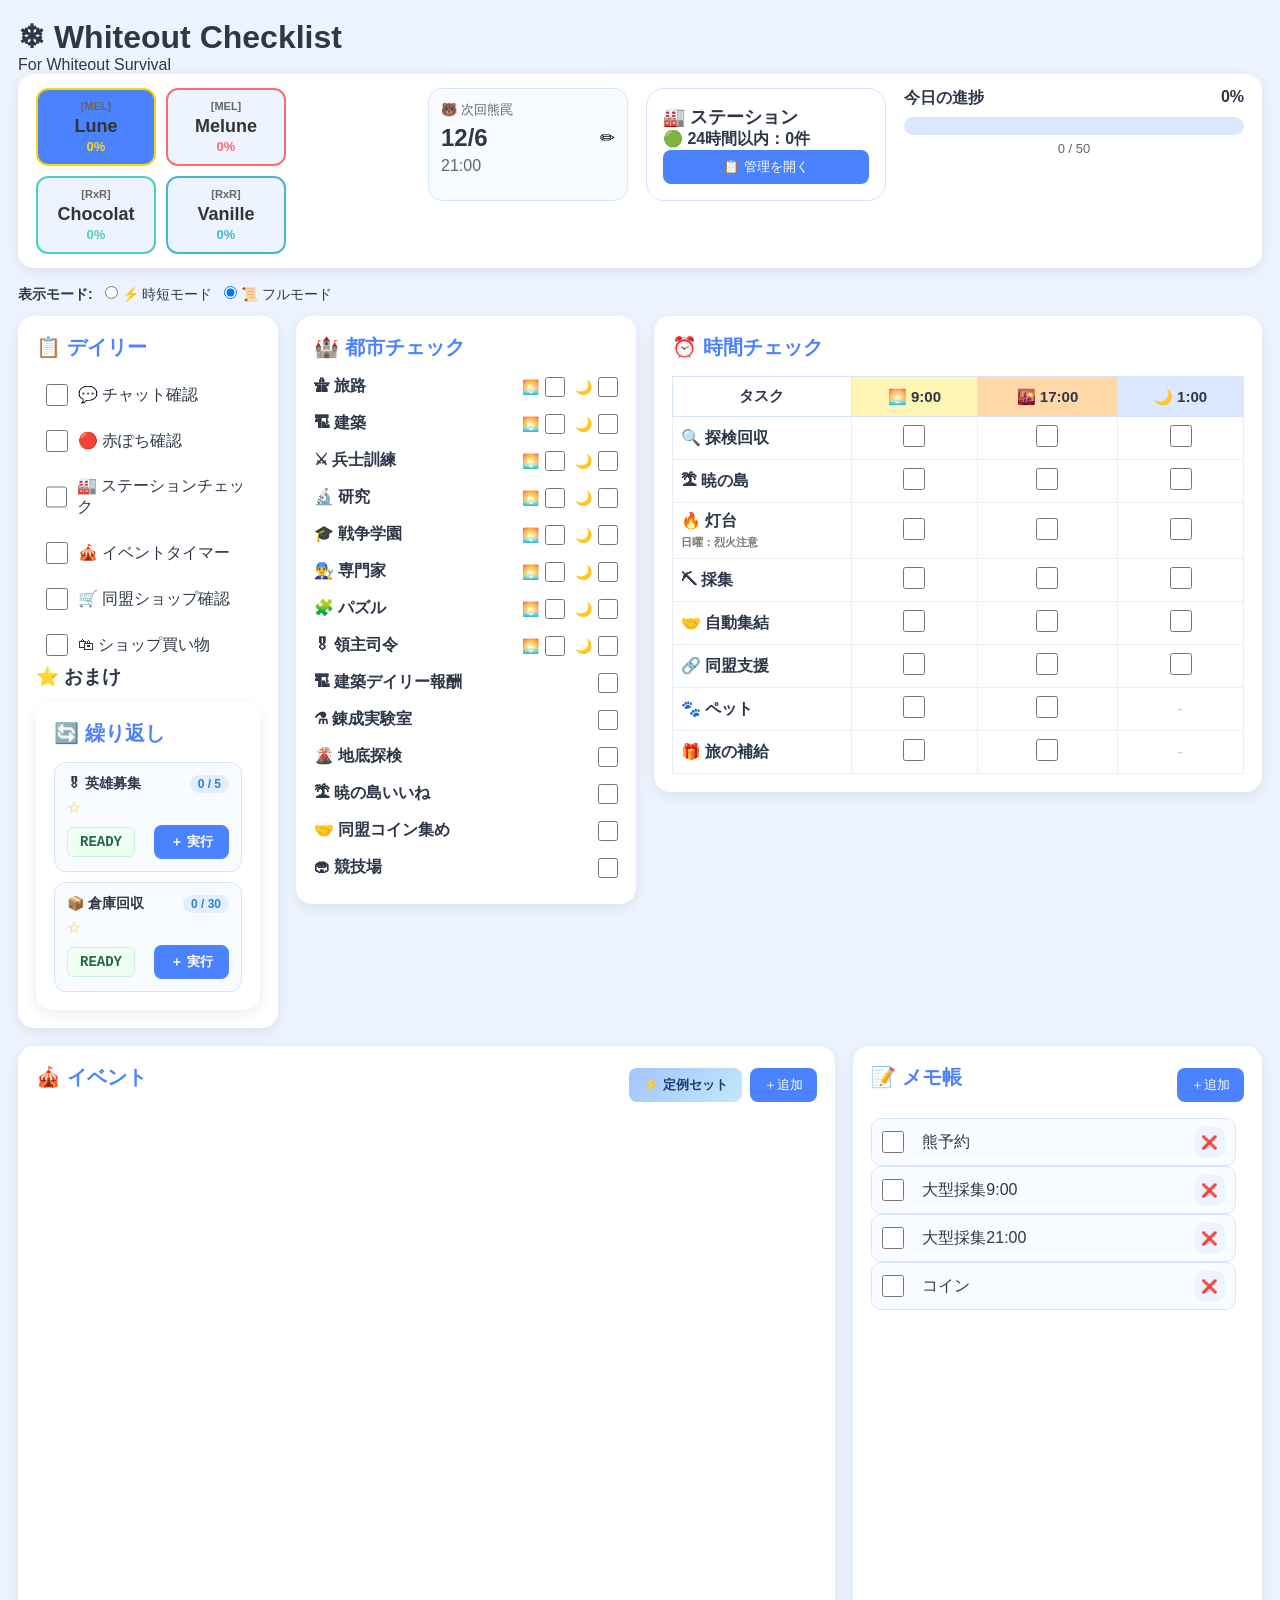
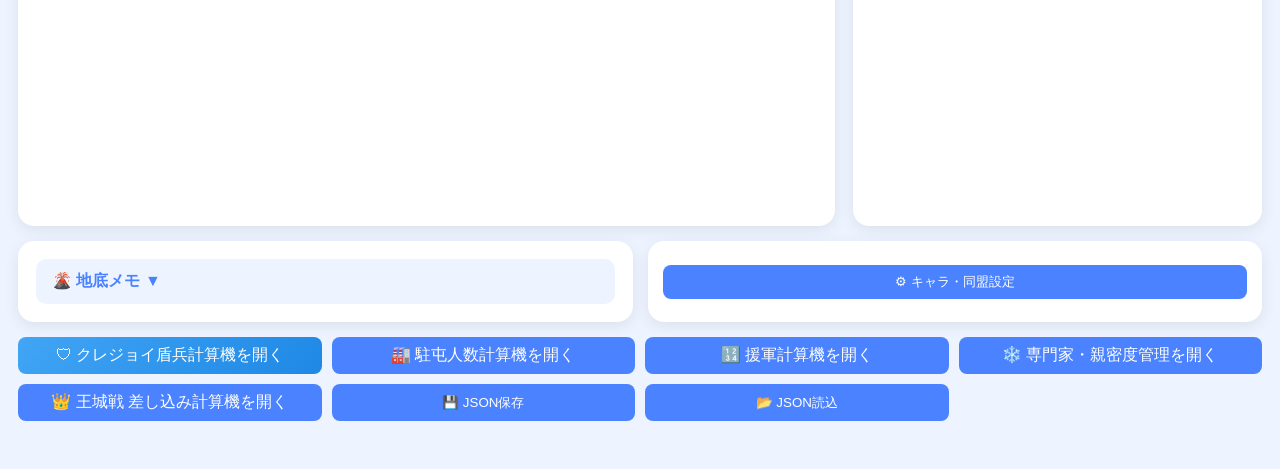
==== index.html @ dba22d4a "Update index.html" ====
<!DOCTYPE html>
<html lang="ja">

<head>

<meta charset="UTF-8">
<meta name="viewport" content="width=device-width, initial-scale=1.0">

<title>Whiteout Checklist</title>

<link rel="stylesheet" href="style.css">

</head>

<body>

<div class="container">

<header class="app-title">

    <h1>❄ Whiteout Checklist</h1>

    <p>For Whiteout Survival</p>

</header>

<!-- Header -->
<header class="top-header">

    <div class="character-bar" id="characterBar">
        <!-- data.jsで生成 -->
    </div>

    <div class="header-right">

        <div class="bear-card">

            <div class="bear-title">

                🐻 次回熊罠

            </div>

            <div class="bear-date-row">

                <span id="bearDate">

                    --/--

                </span>

                <button
                    id="editBearTime"
                    class="icon-btn">

                    ✏

                </button>

            </div>

            <div
                class="bear-time"
                id="bearTime">

                21:00

            </div>

        </div>

        <div class="station-card">

            <div class="station-title">

                🏭 ステーション

            </div>

            <div
                id="stationToday"
                class="station-count">

                🟢 今日の閉鎖：0件

            </div>

            <button
                id="openStation"
                class="primary-btn">

                📋 管理を開く

            </button>

        </div>

        <div class="progress-card">

            <div class="progress-header">

                <span>

                    今日の進捗

                </span>

                <span id="progressPercent">

                    0%

                </span>

            </div>

            <div class="progress-bar">

                <div
                    class="progress-fill"
                    id="progressFill">

                </div>

            </div>

            <div
                id="progressCount"
                class="progress-count">

                0 / 0

            </div>

        </div>

    </div>

</header>

<!-- モード切替スイッチ -->
<div style="display:flex; gap:12px; margin-bottom:12px; align-items:center;">
    <span style="font-weight:bold; font-size:14px;">表示モード:</span>
    <label style="cursor:pointer; font-size:14px;">
        <input type="radio" id="modeShort" name="ui_mode" onchange="toggleShortMode(true)"> ⚡ 時短モード
    </label>
    <label style="cursor:pointer; font-size:14px;">
        <input type="radio" id="modeFull" name="ui_mode" checked onchange="toggleShortMode(false)"> 📜 フルモード
    </label>
</div>

<!-- Main Dashboard -->
<main class="dashboard">

    <!-- Daily -->
    <section class="card daily-card">

        <h2>📋 デイリー</h2>

        <div id="dailyContainer" class="task-container"></div>

        <h3 class="extra-title">⭐ おまけ</h3>

        <div id="dailyExtraContainer" class="task-container"></div>

        <section class="card repeat-card">
            <h2>🔄 繰り返し</h2>
            <div id="repeatContainer"></div>
        </section>

    </section>

    <!-- City -->
    <section class="card city-card">
        <h2>🏰 都市チェック</h2>
        <div id="cityContainer" class="task-container"></div>
    </section>

    <!-- Time -->
    <section class="card time-card">
        <h2>⏰ 時間チェック</h2>
        <div id="timeContainer"></div>
    </section>

</main>

<!-- Event Area -->
<section class="bottom-area">

    <section class="card event-card">

        <div class="card-header">

            <h2>🎪 イベント</h2>

            <div style="display:flex; gap:8px;">
                <button id="togglePresetBtn" class="primary-btn" style="background: linear-gradient(135deg, #a1c4fd, #c2e9fb); color:#1e3c72; font-weight:bold;" onclick="openPresetModal()">⚡ 定例セット</button>
                <button id="toggleEventForm" class="primary-btn">＋追加</button>
            </div>

        </div>

        <div id="eventForm" class="input-form hidden">

            <input id="eventTitle" type="text" placeholder="イベント名">
            <input id="eventMemo" type="text" placeholder="備考・時間（任意）">
            <input id="eventStartDate" type="date">
            <input id="eventEndDate" type="date">

            <button id="addEventBtn" class="success-btn">追加</button>

        </div>

        <div id="eventContainer" class="event-container">
            <!-- script.jsで生成 -->
        </div>

    </section>

    <section id="officerCard" class="card officer-card">

        <div class="card-header">
            <h2>📝 メモ帳</h2>
            <button id="toggleOfficerForm" class="primary-btn">＋追加</button>
        </div>

        <div id="officerForm" class="input-form hidden">
            <input id="officerInput" type="text" placeholder="内容">
            <button id="addOfficerBtn" class="success-btn">追加</button>
        </div>

        <div id="officerContainer"></div>

    </section>

</section>

<!-- 地底メモ ＆ キャラ設定 -->
<div style="display: grid; grid-template-columns: 1fr 1fr; gap: 15px; margin-top: 15px; margin-bottom: 15px;" class="two-column-layout">

    <section class="card underground-card" style="margin: 0; height: 100%; box-sizing: border-box;">
        <button id="toggleMemo" class="memo-button" style="width: 100%;">🌋 地底メモ ▼</button>
        <div id="memoBody" class="memo-body hidden">
<pre>
【🌋 地底探検】

勇者 50:10:40 → 55/10/35
獣  50:15:35 → 65/10/25
微光 60:20:20 → 55/10/35
地下 50:20:30 → 65/10/25
黒鉄 60:15:25 → 55/10/35
大地 50:15:35 → 55/10/35

────────────

① 1盾＋1槍＋グレッグ 60/40/0
② 2盾＋ミア＋1弓  50/0/50
③ 3盾＋2槍＋2弓  50/20/30

────────────

① 60：40：0（3軍弓英雄）
② 55：10：35（1軍弓英雄）
③ 55：15：30（2軍弓英雄）
</pre>
        </div>
    </section>

    <section class="card settings-area" style="margin: 0; padding: 15px; height: 100%; box-sizing: border-box; display: flex; flex-direction: column; justify-content: center;">
        <button id="openSettings" class="primary-btn" style="width: 100%;">⚙ キャラ・同盟設定</button>

        <div id="settingsForm" class="input-form hidden" style="margin-top: 10px; border: 1px solid #ccc; padding: 10px; border-radius: 5px;">
            <div style="margin-bottom: 10px;">
                <label style="font-size:12px; font-weight:bold; display:block;">1. キャラクター名（カンマ区切り）</label>
                <input type="text" id="editChars" style="width:100%; margin-top:4px;" placeholder="Lune,Melon,Chocolat,Vanille">
            </div>

            <div style="margin-bottom: 10px;">
                <label style="font-size:12px; font-weight:bold; display:block;">2. 所属同盟（キャラ名:同盟名 をカンマ区切り）</label>
                <input type="text" id="editAlliances" style="width:100%; margin-top:4px;" placeholder="Lune:YKI,Melon:SHT,Chocolat:RxR,Vanille:RxR">
            </div>

            <button id="saveSettings" class="success-btn" style="margin-top: 5px; width: 100%;">保存してリロード</button>
        </div>
    </section>

</div>

<!-- ツール・保存ボタン群 -->
<div style="display: grid; grid-template-columns: repeat(auto-fit, minmax(280px, 1fr)); gap: 10px; width: 100%; margin-top: 15px; margin-bottom: 30px;">
    <a href="clejoy_simple.html" target="_blank" class="primary-btn" style="text-decoration: none; width: 100%; text-align: center; box-sizing: border-box; display: flex; align-items: center; justify-content: center; background: linear-gradient(135deg, #42a5f5, #1e88e5);">
        🛡 クレジョイ盾兵計算機を開く
    </a>
    <a href="https://lithium-ion111.github.io/whiteoutsurvival-numberofsoldier/" target="_blank" class="primary-btn" style="text-decoration: none; width: 100%; text-align: center; box-sizing: border-box; display: flex; align-items: center; justify-content: center;">
        🏭 駐屯人数計算機を開く
    </a>
    <a href="whosaba.html" target="_blank" class="primary-btn" style="text-decoration: none; width: 100%; text-align: center; box-sizing: border-box; display: flex; align-items: center; justify-content: center;">
        🔢 援軍計算機を開く
    </a>
    <a href="senmonka.html" target="_blank" class="primary-btn" style="text-decoration: none; width: 100%; text-align: center; box-sizing: border-box; display: flex; align-items: center; justify-content: center;">
        ❄️ 専門家・親密度管理を開く
    </a>
    <a href="calc.html" target="_blank" class="primary-btn" style="text-decoration: none; width: 100%; text-align: center; box-sizing: border-box; display: flex; align-items: center; justify-content: center;">
        👑 王城戦 差し込み計算機を開く
    </a>
    <button id="exportJson" class="primary-btn" style="width: 100%; box-sizing: border-box;">💾 JSON保存</button>
    <input id="importJsonFile" type="file" accept=".json" hidden>
    <button id="importJson" class="primary-btn" style="width: 100%; box-sizing: border-box;">📂 JSON読込</button>
</div>

</div> <!-- /.container -->

<!-- 定例セット ポップアップ モーダル -->
<div id="presetModal" class="modal-overlay hidden">
    <div class="modal-content">
        <div class="modal-header">
            <h3>⚡ 定例イベント一括追加</h3>
            <button onclick="closePresetModal()" class="modal-close-btn">✖</button>
        </div>

        <div class="modal-body">

            <!-- 日付調整用入力フォーム -->
            <div style="background:#f0f4ff; padding:10px 12px; border-radius:10px; margin-bottom:14px; border:1px solid #d0deff;">
                <label style="font-size:12px; font-weight:bold; color:#334155; display:block; margin-bottom:4px;">📅 追加する開催期間（必要に応じて変更OK）</label>
                <div style="display:flex; gap:8px; align-items:center;">
                    <input type="date" id="presetStartDate" style="flex:1; padding:6px; border:1px solid #cbd5e1; border-radius:6px; font-size:12px;">
                    <span style="font-size:12px; color:#64748b;">〜</span>
                    <input type="date" id="presetEndDate" style="flex:1; padding:6px; border:1px solid #cbd5e1; border-radius:6px; font-size:12px;">
                </div>
            </div>

            <!-- 1. 4週間サイクル -->
            <div class="preset-group">
                <h4>🔄 4週間サイクル (同盟大作戦・雪原行商など)</h4>
                <div class="preset-btn-grid">
                    <button class="preset-btn" onclick="addPresetEvent('❄️ 氷原の支配者', 7)">❄️ 氷原の支配者</button>
                    <button class="preset-btn" onclick="addPresetEvent('🤝 同盟総動員', 7)">🤝 同盟総動員</button>
                    <button class="preset-btn" onclick="addPresetEvent('🏆 SvS 決戦', 7)">🏆 SvS 決戦</button>
                    <button class="preset-btn" onclick="addPresetEvent('⚔️ 同盟大作戦', 7)">⚔️ 同盟大作戦</button>
                    <button class="preset-btn" style="grid-column: span 2; background:#e0f2fe; border-color:#bae6fd; color:#0369a1;" onclick="addGyoshoSet()">🐫 雪原行商（護送3回＋支援＋略奪セットを一括追加）</button>
                </div>
            </div>

            <!-- 2. 燃霜鉱区 -->
            <div class="preset-group">
                <h4>🌋 燃霜鉱区（エントリー時間選択）</h4>
                <p style="font-size:12px; color:#666; margin-bottom:6px;">選択中のキャラ: <strong id="modalCharName">Lune</strong></p>
                <div class="time-select-grid">
                    <button class="time-select-btn" onclick="addNensoEvent('11:00')">11:00</button>
                    <button class="time-select-btn" onclick="addNensoEvent('14:00')">14:00</button>
                    <button class="time-select-btn" onclick="addNensoEvent('20:00')">20:00</button>
                    <button class="time-select-btn" onclick="addNensoEvent('23:00')">23:00</button>
                    <button class="time-select-btn" onclick="addNensoEvent('1:00')">1:00 (翌日)</button>
                    <button class="time-select-btn" onclick="addNensoEvent('3:00')">3:00 (翌日)</button>
                </div>
            </div>

            <!-- 3. 2日開催・定期イベント -->
            <div class="preset-group">
                <h4>🛡️ 2日開催 / 隔週系</h4>
                <div class="preset-btn-grid">
                    <button class="preset-btn" onclick="addPresetEvent('🛡️ クレジョイ', 2)">🛡️ クレジョイ</button>
                    <button class="preset-btn" onclick="addPresetEvent('⚔️ 全軍参戦', 2)">⚔️ 全軍参戦</button>
                    <button class="preset-btn" onclick="addPresetEvent('🐾 野獣駆逐', 2)">🐾 野獣駆逐</button>
                    <button class="preset-btn" onclick="addPresetEvent('🎖️ 士官計画', 2)">🎖️ 士官計画</button>
                    <button class="preset-btn" onclick="addPresetEvent('🛡️ 軍備競技', 2)">🛡️ 軍備競技</button>
                </div>
            </div>

            <!-- 4. 3日開催 / 月1イベント -->
            <div class="preset-group">
                <h4>🌙 3日開催 / 月1イベント</h4>
                <div class="preset-btn-grid">
                    <button class="preset-btn" onclick="addPresetEvent('🌙 夢幻追憶', 3)">🌙 夢幻追憶</button>
                    <button class="preset-btn" onclick="addPresetEvent('🎣 釣り大決戦', 3)">🎣 釣り大決戦</button>
                    <button class="preset-btn" onclick="addPresetEvent('🚜 氷原除雪隊', 3)">🚜 氷原除雪隊</button>
                </div>
            </div>

<!-- 5. 週末イベント -->
            <div class="preset-group">
                <h4>👑 週末イベント</h4>
                <div class="preset-btn-grid">
                    <button class="preset-btn" onclick="addPresetEvent('👑 王城戦', 1)">👑 王城戦 (1日)</button>
                    <button class="preset-btn" onclick="addPresetEvent('🐉 霜竜の決戦', 1)">🐉 霜竜の決戦 (1日)</button>
                    <button class="preset-btn" onclick="addPresetEvent('🏭 兵器工場', 1)">🏭 兵器工場 (1日)</button>
                    <button class="preset-btn" onclick="addPresetEvent('⛰️ 峡谷合戦', 1)">⛰️ 峡谷合戦 (1日)</button>
                    <button class="preset-btn" onclick="addPresetEvent('🥊 大乱闘', 2)">🥊 大乱闘 (2日間)</button>
                </div>
            </div>
            
        </div>
    </div>
</div>

<script src="data.js"></script>
<script src="script.js"></script>

</body>

</html>
---- style.css ----
/* ==========================================
   Whiteout Checklist V4
========================================== */

:root{
    --bg:#eef4ff;
    --card:#ffffff;
    --blue:#4b82ff;
    --blue2:#6fa0ff;
    --border:#d8e5ff;
    --text:#2d3748;
    --success:#53c26d;
    --shadow: 0 4px 15px rgba(0,0,0,.08);
    --radius:16px;
}

*{
    margin:0;
    padding:0;
    box-sizing:border-box;
}

body{
    background:var(--bg);
    font-family: "Yu Gothic UI", "Segoe UI", sans-serif;
    color:var(--text);
    padding:18px;
}

.container{
    max-width:1800px;
    margin:auto;
}

/* ==========================================
   HEADER
========================================== */

.top-header{
    display:flex;
    justify-content:space-between;
    align-items:flex-start;
    gap:20px;
    background:var(--card);
    border-radius:var(--radius);
    padding:14px 18px;
    margin-bottom:18px;
    box-shadow:var(--shadow);
}

/* ==========================================
   CHARACTER
========================================== */

.character-bar{
    display:flex;
    gap:10px;
    flex-wrap:wrap;
}

.character-btn{
    width:120px;
    border:none;
    cursor:pointer;
    border-radius:12px;
    background:#edf4ff;
    padding:10px;
    transition:.2s;
}

.character-btn:hover{
    transform:translateY(-2px);
}

.character-btn.active{
    background:var(--blue);
    color:white;
}

.character-name{
    font-size:15px;
    font-weight:bold;
}

.character-progress{
    margin-top:4px;
    font-size:13px;
    opacity:.85;
}

/* ==========================================
   HEADER RIGHT
========================================== */

.header-right{
    display:flex;
    gap:18px;
}

.bear-card{
    width:200px;
    border:1px solid var(--border);
    border-radius:14px;
    background:#f8fbff;
    padding:12px;
}

.bear-title{
    font-size:13px;
    color:#666;
}

.bear-date-row{
    margin-top:5px;
    display:flex;
    justify-content:space-between;
    align-items:center;
}

#bearDate{
    font-size:24px;
    font-weight:bold;
}

#bearTime{
    margin-top:5px;
    font-size:16px;
    color:#666;
}

.icon-btn{
    border:none;
    background:none;
    cursor:pointer;
    font-size:18px;
}

/* ==========================================
   PROGRESS
========================================== */

.progress-card{
    width:340px;
}

.progress-header{
    display:flex;
    justify-content:space-between;
    margin-bottom:8px;
    font-weight:bold;
}

.progress-bar{
    width:100%;
    height:18px;
    background:#dbe7ff;
    border-radius:999px;
    overflow:hidden;
}

.progress-fill{
    width:0%;
    height:100%;
    background: linear-gradient(90deg, #53c26d, #87e49f);
    transition:.3s;
}

.progress-count{
    margin-top:6px;
    text-align:center;
    font-size:13px;
    color:#666;
}

/* ==========================================
   DASHBOARD
========================================== */

.dashboard{
    display:grid;
    grid-template-columns: 260px 340px 1fr;
    gap:18px;
    align-items:start;
}

.card{
    background:var(--card);
    border-radius:var(--radius);
    box-shadow:var(--shadow);
    padding:18px;
}

.card h2{
    margin-bottom:15px;
    color:var(--blue);
    font-size:20px;
}

/* ==========================================
   TASK LIST
========================================== */

.task-container{
    display:flex;
    flex-direction:column;
    gap:8px;
}

.task-item{
    display:flex;
    align-items:center;
    gap:10px;
    padding:8px 10px;
    border-radius:10px;
    transition:.2s;
    cursor:pointer;
}

.task-item:hover{
    background:#f5f9ff;
}

.task-item input[type="checkbox"]{
    width:22px;
    height:22px;
    accent-color:var(--blue);
    cursor:pointer;
}

.task-item.checked{
    background:#edf4ff;
    color:#888;
    text-decoration:line-through;
}

/* ==========================================
   TIME TABLE
========================================== */

.time-table{
    width:100%;
    border-collapse:collapse;
}

.time-table th{
    padding:10px;
    border:1px solid var(--border);
    font-size:15px;
}

.time-table td{
    border:1px solid #e8eefb;
    padding:8px;
    text-align:center;
}

.time-table td:first-child{
    text-align:left;
    white-space:nowrap;
    font-weight:600;
}

.time-table input{
    width:22px;
    height:22px;
    accent-color:var(--blue);
}

.time9{ background:#fff5b5; }
.time17{ background:#ffd8a8; }
.time1{ background:#dce8ff; }

.small-note{
    display:block;
    margin-top:3px;
    font-size:11px;
    color:#777;
}

/* ==========================================
   REPEAT (繰り返しカード)
========================================== */

.repeat-card {
    margin-top: 12px;
}

.repeat-row {
    padding: 12px;
    margin-bottom: 10px;
    background: #f8fbff;
    border: 1px solid #d8e5ff;
    border-radius: 12px;
}

.repeat-row:last-child {
    margin-bottom: 0;
}

.repeat-header {
    display: flex;
    justify-content: space-between;
    align-items: center;
    margin-bottom: 6px;
}

.repeat-title {
    font-weight: bold;
    font-size: 14px;
    color: #2d3748;
}

.repeat-count-badge {
    font-size: 12px;
    background: #e2edff;
    color: #3182ce;
    padding: 2px 8px;
    border-radius: 12px;
    font-weight: bold;
}

/* 星専用の独立行 */
.repeat-stars-row {
    color: #ffcf4a;
    font-size: 14px;
    letter-spacing: 2px;
    margin-bottom: 8px;
    word-break: break-all;
}

.repeat-bottom {
    display: flex;
    align-items: center;
    justify-content: space-between;
    gap: 10px;
}

.repeat-time {
    font-family: Consolas, Monaco, monospace;
    font-weight: bold;
    font-size: 14px;
    color: #e53e3e;
    background: #fff5f5;
    padding: 6px 12px;
    border-radius: 6px;
    border: 1px solid #fed7d7;
}

.repeat-time.ready {
    color: #276749;
    background: #f0fff4;
    border-color: #c6f6d5;
}

.repeat-add-btn {
    background: var(--blue);
    color: white;
    border: none;
    border-radius: 8px;
    padding: 8px 16px;
    font-size: 13px;
    font-weight: bold;
    cursor: pointer;
    transition: .2s;
}

.repeat-add-btn:hover {
    background: var(--blue2);
}

/* ==========================================
   EVENT + OFFICER
========================================== */

.bottom-area{
    margin-top:18px;
    display:grid;
    grid-template-columns: 2fr 1fr;
    gap:18px;
}

.card-header{
    display:flex;
    justify-content:space-between;
    align-items:center;
    margin-bottom:12px;
}

.primary-btn{
    border:none;
    cursor:pointer;
    border-radius:8px;
    padding:8px 14px;
    background:var(--blue);
    color:white;
}

.primary-btn:hover{ background:var(--blue2); }

.success-btn{
    border:none;
    cursor:pointer;
    border-radius:8px;
    padding:8px 14px;
    background:var(--success);
    color:white;
}

.input-form{
    display:flex;
    gap:8px;
    margin-bottom:12px;
    flex-wrap:wrap;
}

.input-form.hidden{ display:none; }

.input-form input{
    flex:1;
    min-width:180px;
    padding:10px;
    border:1px solid var(--border);
    border-radius:8px;
}

/* ==========================================
   EVENT LIST
========================================== */

.event-container{
    display:grid;
    grid-template-columns:repeat(2,1fr);
    gap:10px;
}

.event-item{
    display:flex;
    justify-content:space-between;
    align-items:center;
    gap:12px;
    padding:12px 16px;
    margin-bottom:10px;
    border:1px solid #d7e4ff;
    border-radius:10px;
    background:#fff;
}

.event-item.checked{ opacity:.55; }

.event-left{ flex:1; }

.event-title{
    font-size:18px;
    font-weight:bold;
    margin-bottom:4px;
}

.event-memo{
    color:#777;
    font-size:14px;
}

.event-right{
    display:flex;
    gap:8px;
    align-items:center;
}

.event-right button{
    width:34px;
    height:34px;
    cursor:pointer;
}

.event-hidden{
    opacity:0.4;
    filter:grayscale(100%);
}

.event-item.event-hidden .event-title {
    text-decoration: line-through;
    color: #94a3b8;
}

.event-item input[type="checkbox"],
.city-check input[type="checkbox"] {
    width: 20px;
    height: 20px;
    cursor: pointer;
    accent-color: #4a90e2;
    vertical-align: middle;
}

/* ==========================================
   OFFICER
========================================== */

.officer-card{
    display:flex;
    flex-direction:column;
    height:780px;
}

#officerContainer{
    flex:1;
    overflow-y:auto;
    padding-right:8px;
}

.officer-item{
    display:grid;
    grid-template-columns: 28px 1fr auto;
    gap:10px;
    align-items:center;
    padding:8px 10px;
    background:#f8fbff;
    border:1px solid var(--border);
    border-radius:10px;
}

.officer-item.checked{
    opacity:.55;
    text-decoration:line-through;
}

.officer-item input{
    width:22px;
    height:22px;
    accent-color:var(--blue);
}

.officer-delete{
    width:30px;
    height:30px;
    border:none;
    border-radius:8px;
    cursor:pointer;
    background:#edf4ff;
}

.officer-delete:hover{ background:#dce8ff; }

/* ==========================================
   STATION CARD
========================================== */

.station-card {
    background: white;
    border: 1px solid #d6e4ff;
    border-radius: 18px;
    padding: 16px;
    min-width: 240px;
    display: flex;
    flex-direction: column;
    justify-content: space-between;
}

.station-title{ font-weight:bold; font-size:18px; }
.station-count{ font-size:16px; font-weight:bold; }

/* ==========================================
   UNDERGROUND
========================================== */

.underground-card{ margin-top:18px; }

.memo-button{
    width:100%;
    text-align:left;
    padding:12px 16px;
    border:none;
    border-radius:10px;
    cursor:pointer;
    background:#edf4ff;
    color:var(--blue);
    font-weight:bold;
    font-size:16px;
}

.memo-button:hover{ background:#dce8ff; }

.memo-body{
    margin-top:12px;
    padding:14px;
    background:#f8fbff;
    border-radius:10px;
}

.memo-body.hidden{ display:none; }

.memo-body pre{
    white-space:pre-wrap;
    line-height:1.8;
    font-family: Consolas, "Yu Gothic UI", monospace;
}

/* ==========================================
   BACKUP
========================================== */

.backup-area{
    display:flex;
    justify-content:flex-end;
    gap:12px;
    margin-top:18px;
}

/* ==========================================
   CITY
========================================== */

.city-item{
    display:flex;
    align-items:center;
    justify-content:space-between;
    gap:10px;
    margin-bottom:8px;
}

.city-label{ flex:1; font-weight:600; }

.city-check{
    display:flex;
    align-items:center;
    gap:6px;
    font-size:14px;
}

.city-check input{
    width:18px;
    height:18px;
    cursor:pointer;
}

/* ==========================================
   SCROLL BAR
========================================== */

::-webkit-scrollbar{ width:9px; }
::-webkit-scrollbar-thumb{ background:#c8d8ff; border-radius:999px; }
::-webkit-scrollbar-track{ background:transparent; }

/* ==========================================
   MOBILE & UTILITY
========================================== */

#officerCard.officer-hidden {
    visibility: hidden !important;
    opacity: 0 !important;
    pointer-events: none !important;
    max-height: 0 !important;
    margin: 0 !important;
    padding: 0 !important;
    border: none !important;
    overflow: hidden !important;
}

.sortable-ghost { opacity: 0.4; background: #e0edff !important; }
.dragging { opacity: 0.5; }
.card-dragging { opacity: 0.5 !important; }
.item-dragging { opacity: 0.4 !important; background: #e2edff !important; }
.hidden { display: none; }

@media (max-width:1200px){
    .top-header{ flex-direction:column; }
    .header-right{ width:100%; justify-content:space-between; }
    .dashboard{ grid-template-columns:1fr; }
    .bottom-area{ grid-template-columns:1fr; }
}

@media (max-width:700px){
    body{ padding:10px; }
    .character-bar{ justify-content:center; }
    .character-btn{ width:95px; }
    .header-right{ flex-direction:column; }
    .bear-card, .progress-card{ width:100%; }
    .input-form{ flex-direction:column; }
    .backup-area{ flex-direction:column; }
    .time-table{ font-size:13px; }
    .time-table td, .time-table th{ padding:6px; }
}
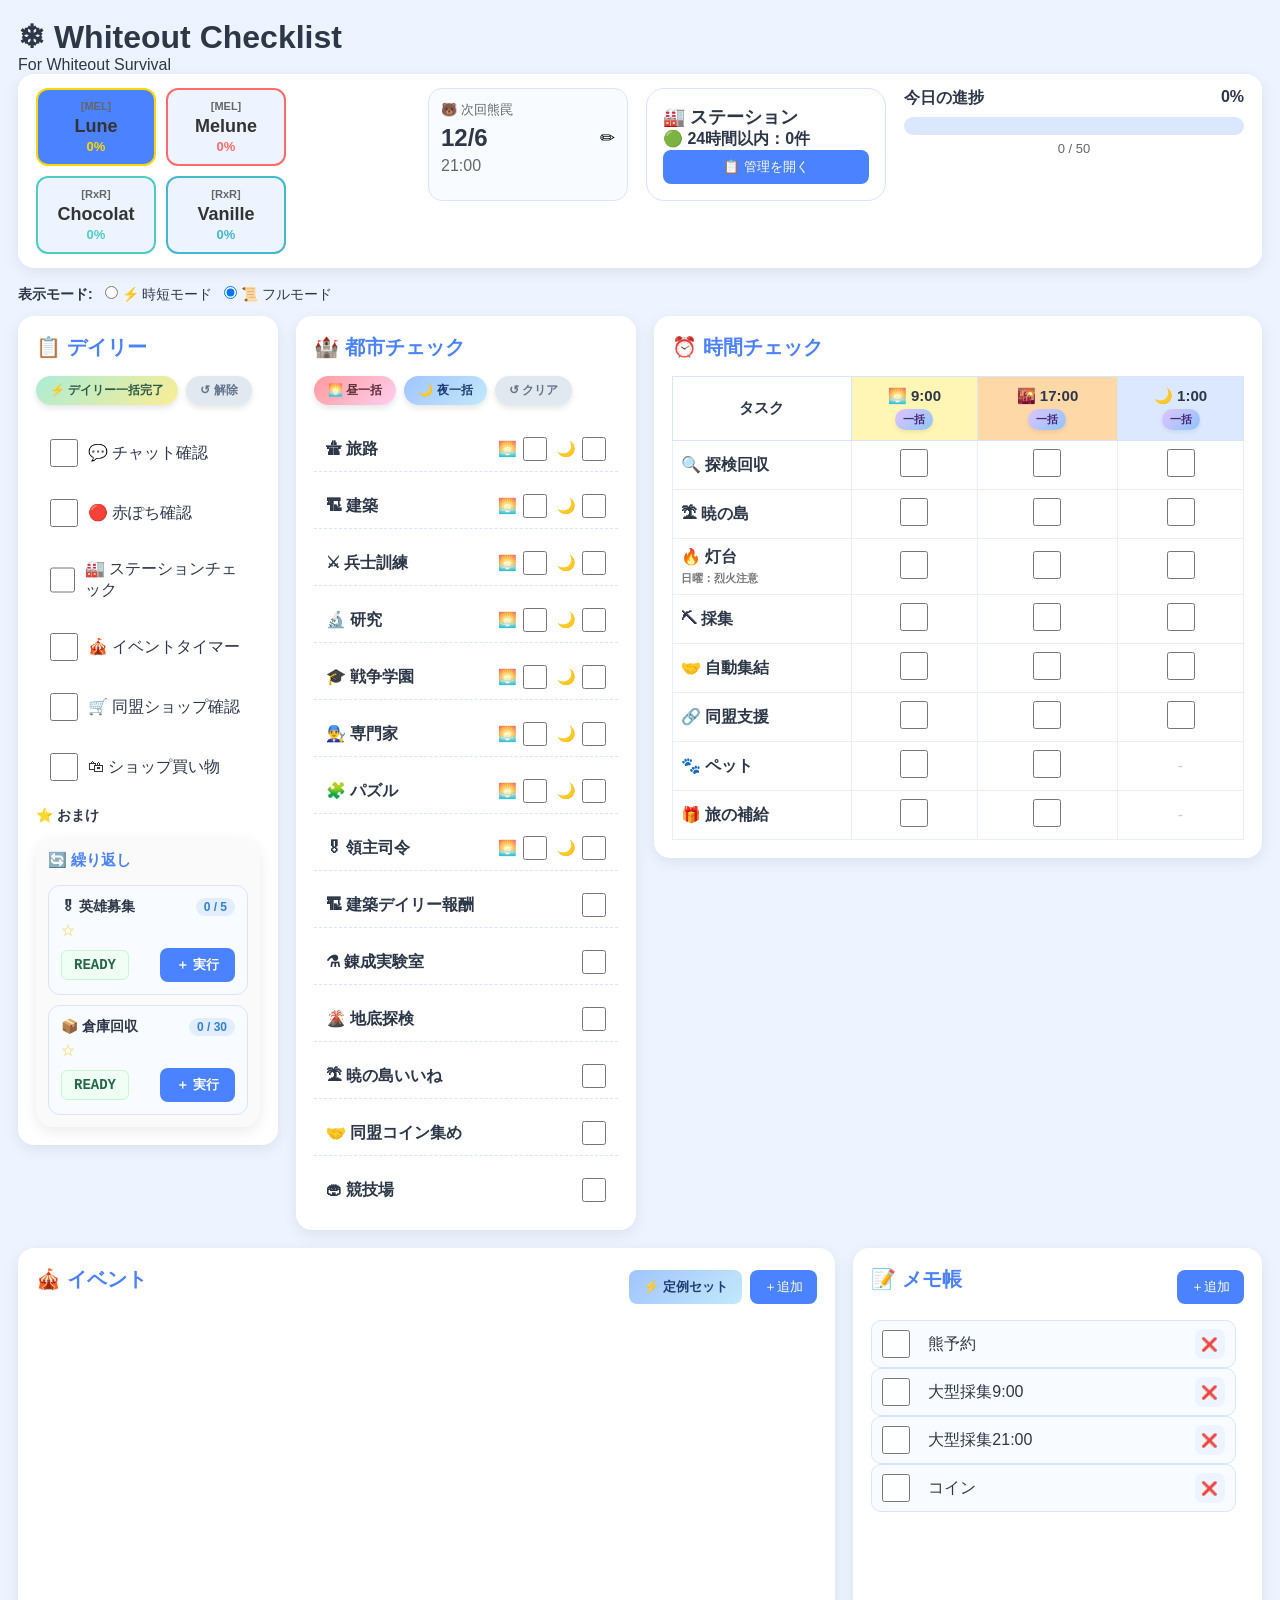
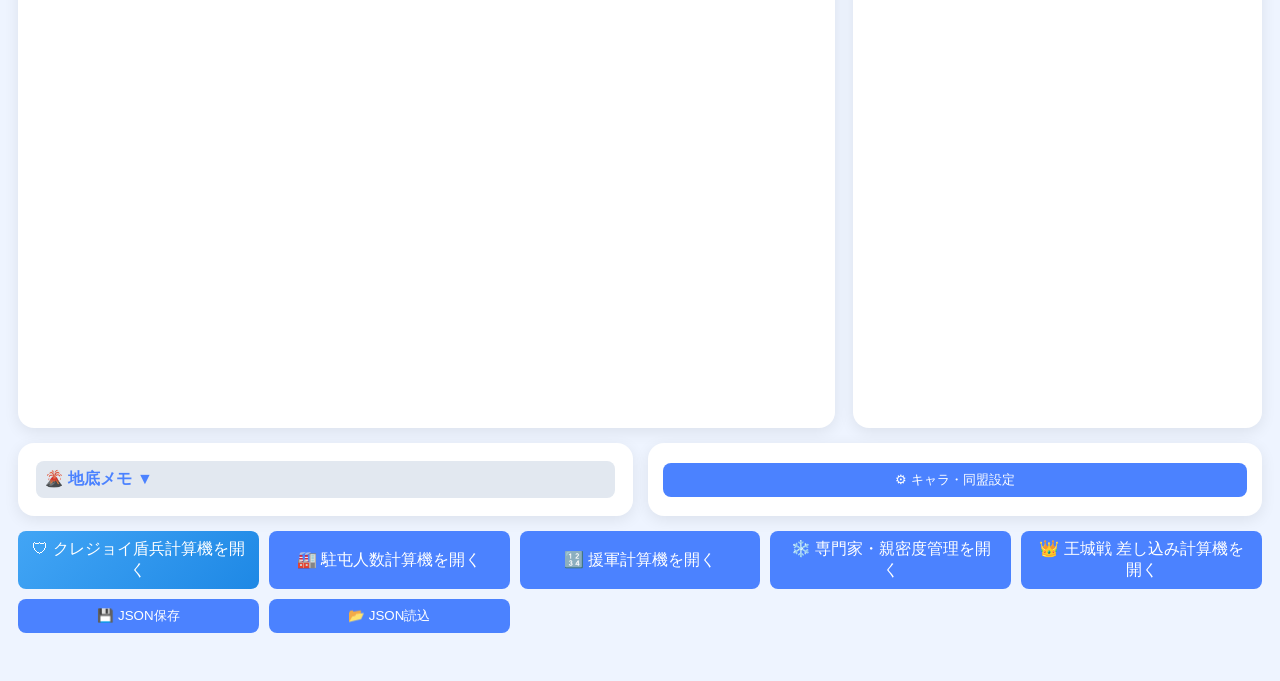
==== commit 22635baa: "Update index.html" ====
--- a/index.html
+++ b/index.html
@@ -158,12 +158,12 @@
 
         <div id="dailyContainer" class="task-container"></div>
 
-        <h3 class="extra-title">⭐ おまけ</h3>
+        <h3 class="extra-title" style="font-size: 14px; margin-top: 14px;">⭐ おまけ</h3>
 
         <div id="dailyExtraContainer" class="task-container"></div>
 
-        <section class="card repeat-card">
-            <h2>🔄 繰り返し</h2>
+        <section class="card repeat-card" style="margin-top: 14px; padding: 12px; background: #fafafa;">
+            <h2 style="font-size: 15px;">🔄 繰り返し</h2>
             <div id="repeatContainer"></div>
         </section>
 
@@ -238,9 +238,9 @@
 <div style="display: grid; grid-template-columns: 1fr 1fr; gap: 15px; margin-top: 15px; margin-bottom: 15px;" class="two-column-layout">
 
     <section class="card underground-card" style="margin: 0; height: 100%; box-sizing: border-box;">
-        <button id="toggleMemo" class="memo-button" style="width: 100%;">🌋 地底メモ ▼</button>
+        <button id="toggleMemo" class="memo-button" style="width: 100%; border:none; background:#e2e8f0; padding:8px; border-radius:8px; font-weight:bold; cursor:pointer;">🌋 地底メモ ▼</button>
         <div id="memoBody" class="memo-body hidden">
-<pre>
+<pre style="font-size: 11px; background: #f8fafc; padding: 10px; border-radius: 8px;">
 【🌋 地底探検】
 
 勇者 50:10:40 → 55/10/35
@@ -286,7 +286,7 @@
 </div>
 
 <!-- ツール・保存ボタン群 -->
-<div style="display: grid; grid-template-columns: repeat(auto-fit, minmax(280px, 1fr)); gap: 10px; width: 100%; margin-top: 15px; margin-bottom: 30px;">
+<div style="display: grid; grid-template-columns: repeat(auto-fit, minmax(200px, 1fr)); gap: 10px; width: 100%; margin-top: 15px; margin-bottom: 30px;">
     <a href="clejoy_simple.html" target="_blank" class="primary-btn" style="text-decoration: none; width: 100%; text-align: center; box-sizing: border-box; display: flex; align-items: center; justify-content: center; background: linear-gradient(135deg, #42a5f5, #1e88e5);">
         🛡 クレジョイ盾兵計算機を開く
     </a>
@@ -329,10 +329,13 @@
                 </div>
             </div>
 
-            <!-- 1. 4週間サイクル -->
-            <div class="preset-group">
-                <h4>🔄 4週間サイクル (同盟大作戦・雪原行商など)</h4>
+            <!-- 1. サイクル・大型イベント -->
+            <div class="preset-group">
+                <h4>🔄 サイクル・大型イベント</h4>
                 <div class="preset-btn-grid">
+                    <button class="preset-btn" onclick="addPresetEvent('🏛️ 英雄殿堂', 3, '1週間に1回 (3日間)')">🏛️ 英雄殿堂 (3日間)</button>
+                    <button class="preset-btn" onclick="addPresetEvent('💎 氷結の秘宝', 7, '1か月に1回 (7日間)')">💎 氷結の秘宝 (7日間)</button>
+                    <button class="preset-btn" onclick="addPresetEvent('🗡️ 傭兵の名誉', 3, '6週間に1回 (3日間)')">🗡️ 傭兵の名誉 (3日間)</button>
                     <button class="preset-btn" onclick="addPresetEvent('❄️ 氷原の支配者', 7)">❄️ 氷原の支配者</button>
                     <button class="preset-btn" onclick="addPresetEvent('🤝 同盟総動員', 7)">🤝 同盟総動員</button>
                     <button class="preset-btn" onclick="addPresetEvent('🏆 SvS 決戦', 7)">🏆 SvS 決戦</button>
@@ -341,7 +344,16 @@
                 </div>
             </div>
 
-            <!-- 2. 燃霜鉱区 -->
+            <!-- 2. エントリー・定期申請 -->
+            <div class="preset-group">
+                <h4>📌 エントリー・定期申請</h4>
+                <div class="preset-btn-grid">
+                    <button class="preset-btn" onclick="addPresetEvent('🚩 同盟争覇戦 エントリー', 2, '月曜日と火曜日の二日間')">🚩 同盟争覇戦 (月・火)</button>
+                    <button class="preset-btn" onclick="addKyokokuHeikiPreset()">⛰️ 峡谷と兵器エントリー (水9時〜金9時)</button>
+                </div>
+            </div>
+
+            <!-- 3. 燃霜鉱区 -->
             <div class="preset-group">
                 <h4>🌋 燃霜鉱区（エントリー時間選択）</h4>
                 <p style="font-size:12px; color:#666; margin-bottom:6px;">選択中のキャラ: <strong id="modalCharName">Lune</strong></p>
@@ -355,10 +367,14 @@
                 </div>
             </div>
 
-            <!-- 3. 2日開催・定期イベント -->
-            <div class="preset-group">
-                <h4>🛡️ 2日開催 / 隔週系</h4>
+            <!-- 4. 隔週・定期イベント -->
+            <div class="preset-group">
+                <h4>🛡️ 隔週・2〜3日開催イベント</h4>
                 <div class="preset-btn-grid">
+                    <button class="preset-btn" onclick="addPresetEvent('🎖️ 英雄の役目', 3, '2週間に1回 (3日間)')">🎖️ 英雄の役目 (3日間)</button>
+                    <button class="preset-btn" onclick="addPresetEvent('🔮 ミアの占い屋', 2, '2週間に1回 (2日間)')">🔮 ミアの占い屋 (2日間)</button>
+                    <button class="preset-btn" onclick="addPresetEvent('🎰 ラッキールーレット', 3, '2週間に1回 (3日間)')">🎰 ラッキールーレット (3日間)</button>
+                    <button class="preset-btn" onclick="addPresetEvent('🔥 烈火と牙', 3, '2週間に1回 (3日間) ※日曜日仕込み')">🔥 烈火と牙 (3日間・日曜仕込み)</button>
                     <button class="preset-btn" onclick="addPresetEvent('🛡️ クレジョイ', 2)">🛡️ クレジョイ</button>
                     <button class="preset-btn" onclick="addPresetEvent('⚔️ 全軍参戦', 2)">⚔️ 全軍参戦</button>
                     <button class="preset-btn" onclick="addPresetEvent('🐾 野獣駆逐', 2)">🐾 野獣駆逐</button>
@@ -367,7 +383,7 @@
                 </div>
             </div>
 
-            <!-- 4. 3日開催 / 月1イベント -->
+            <!-- 5. 3日開催 / 月1イベント -->
             <div class="preset-group">
                 <h4>🌙 3日開催 / 月1イベント</h4>
                 <div class="preset-btn-grid">
@@ -377,7 +393,7 @@
                 </div>
             </div>
 
-<!-- 5. 週末イベント -->
+            <!-- 6. 週末イベント -->
             <div class="preset-group">
                 <h4>👑 週末イベント</h4>
                 <div class="preset-btn-grid">
--- a/style.css
+++ b/style.css
@@ -1,5 +1,6 @@
 /* ==========================================
-   Whiteout Checklist V4
+   Whiteout Checklist V4.6
+   style.css (都市チェック見た目調整・押しやすいチェックボックス対応版)
 ========================================== */
 
 :root{
@@ -32,10 +33,7 @@
     margin:auto;
 }
 
-/* ==========================================
-   HEADER
-========================================== */
-
+/* HEADER */
 .top-header{
     display:flex;
     justify-content:space-between;
@@ -48,634 +46,215 @@
     box-shadow:var(--shadow);
 }
 
-/* ==========================================
-   CHARACTER
-========================================== */
-
-.character-bar{
-    display:flex;
-    gap:10px;
-    flex-wrap:wrap;
-}
-
-.character-btn{
-    width:120px;
-    border:none;
-    cursor:pointer;
-    border-radius:12px;
-    background:#edf4ff;
-    padding:10px;
-    transition:.2s;
-}
-
-.character-btn:hover{
-    transform:translateY(-2px);
-}
-
-.character-btn.active{
-    background:var(--blue);
-    color:white;
-}
-
-.character-name{
-    font-size:15px;
-    font-weight:bold;
-}
-
-.character-progress{
-    margin-top:4px;
-    font-size:13px;
-    opacity:.85;
-}
-
-/* ==========================================
-   HEADER RIGHT
-========================================== */
-
-.header-right{
-    display:flex;
-    gap:18px;
-}
-
-.bear-card{
-    width:200px;
-    border:1px solid var(--border);
-    border-radius:14px;
-    background:#f8fbff;
-    padding:12px;
-}
-
-.bear-title{
-    font-size:13px;
-    color:#666;
-}
-
-.bear-date-row{
-    margin-top:5px;
-    display:flex;
-    justify-content:space-between;
-    align-items:center;
-}
-
-#bearDate{
-    font-size:24px;
-    font-weight:bold;
-}
-
-#bearTime{
-    margin-top:5px;
-    font-size:16px;
-    color:#666;
-}
-
-.icon-btn{
-    border:none;
-    background:none;
-    cursor:pointer;
-    font-size:18px;
-}
-
-/* ==========================================
-   PROGRESS
-========================================== */
-
-.progress-card{
-    width:340px;
-}
-
-.progress-header{
-    display:flex;
-    justify-content:space-between;
-    margin-bottom:8px;
-    font-weight:bold;
-}
-
-.progress-bar{
-    width:100%;
-    height:18px;
-    background:#dbe7ff;
-    border-radius:999px;
-    overflow:hidden;
-}
-
-.progress-fill{
-    width:0%;
-    height:100%;
-    background: linear-gradient(90deg, #53c26d, #87e49f);
-    transition:.3s;
-}
-
-.progress-count{
-    margin-top:6px;
-    text-align:center;
-    font-size:13px;
-    color:#666;
-}
-
-/* ==========================================
-   DASHBOARD
-========================================== */
-
-.dashboard{
-    display:grid;
-    grid-template-columns: 260px 340px 1fr;
-    gap:18px;
-    align-items:start;
-}
-
-.card{
-    background:var(--card);
-    border-radius:var(--radius);
-    box-shadow:var(--shadow);
-    padding:18px;
-}
-
-.card h2{
-    margin-bottom:15px;
-    color:var(--blue);
-    font-size:20px;
-}
-
-/* ==========================================
-   TASK LIST
-========================================== */
-
-.task-container{
-    display:flex;
-    flex-direction:column;
-    gap:8px;
-}
-
-.task-item{
-    display:flex;
-    align-items:center;
-    gap:10px;
-    padding:8px 10px;
-    border-radius:10px;
-    transition:.2s;
-    cursor:pointer;
-}
-
-.task-item:hover{
-    background:#f5f9ff;
-}
-
-.task-item input[type="checkbox"]{
-    width:22px;
-    height:22px;
-    accent-color:var(--blue);
-    cursor:pointer;
-}
-
-.task-item.checked{
-    background:#edf4ff;
-    color:#888;
-    text-decoration:line-through;
-}
-
-/* ==========================================
-   TIME TABLE
-========================================== */
-
-.time-table{
-    width:100%;
-    border-collapse:collapse;
-}
-
-.time-table th{
-    padding:10px;
-    border:1px solid var(--border);
-    font-size:15px;
-}
-
-.time-table td{
-    border:1px solid #e8eefb;
-    padding:8px;
-    text-align:center;
-}
-
-.time-table td:first-child{
-    text-align:left;
-    white-space:nowrap;
-    font-weight:600;
-}
-
-.time-table input{
-    width:22px;
-    height:22px;
-    accent-color:var(--blue);
-}
+.character-bar{ display:flex; gap:10px; flex-wrap:wrap; }
+.character-btn{ width:120px; border:none; cursor:pointer; border-radius:12px; background:#edf4ff; padding:10px; transition:.2s; }
+.character-btn:hover{ transform:translateY(-2px); }
+.character-btn.active{ background:var(--blue); color:white; }
+.character-name{ font-size:15px; font-weight:bold; }
+.character-progress{ margin-top:4px; font-size:13px; opacity:.85; }
+
+.header-right{ display:flex; gap:18px; }
+.bear-card{ width:200px; border:1px solid var(--border); border-radius:14px; background:#f8fbff; padding:12px; }
+.bear-title{ font-size:13px; color:#666; }
+.bear-date-row{ margin-top:5px; display:flex; justify-content:space-between; align-items:center; }
+#bearDate{ font-size:24px; font-weight:bold; }
+#bearTime{ margin-top:5px; font-size:16px; color:#666; }
+.icon-btn{ border:none; background:none; cursor:pointer; font-size:18px; }
+
+.progress-card{ width:340px; }
+.progress-header{ display:flex; justify-content:space-between; margin-bottom:8px; font-weight:bold; }
+.progress-bar{ width:100%; height:18px; background:#dbe7ff; border-radius:999px; overflow:hidden; }
+.progress-fill{ width:0%; height:100%; background: linear-gradient(90deg, #53c26d, #87e49f); transition:.3s; }
+.progress-count{ margin-top:6px; text-align:center; font-size:13px; color:#666; }
+
+.dashboard{ display:grid; grid-template-columns: 260px 340px 1fr; gap:18px; align-items:start; }
+.card{ background:var(--card); border-radius:var(--radius); box-shadow:var(--shadow); padding:18px; }
+.card h2{ margin-bottom:15px; color:var(--blue); font-size:20px; }
+
+.task-container{ display:flex; flex-direction:column; gap:8px; }
+.task-item{ display:flex; align-items:center; gap:10px; padding:8px 10px; border-radius:10px; transition:.2s; cursor:pointer; }
+.task-item:hover{ background:#f5f9ff; }
+.task-item.checked{ background:#edf4ff; color:#888; text-decoration:line-through; }
+
+.time-table{ width:100%; border-collapse:collapse; }
+.time-table th{ padding:10px; border:1px solid var(--border); font-size:15px; }
+.time-table td{ border:1px solid #e8eefb; padding:8px; text-align:center; }
+.time-table td:first-child{ text-align:left; white-space:nowrap; font-weight:600; }
 
 .time9{ background:#fff5b5; }
 .time17{ background:#ffd8a8; }
 .time1{ background:#dce8ff; }
-
-.small-note{
-    display:block;
-    margin-top:3px;
-    font-size:11px;
-    color:#777;
-}
+.small-note{ display:block; margin-top:3px; font-size:11px; color:#777; }
+
+.repeat-card { margin-top: 12px; }
+.repeat-row { padding: 12px; margin-bottom: 10px; background: #f8fbff; border: 1px solid #d8e5ff; border-radius: 12px; }
+.repeat-row:last-child { margin-bottom: 0; }
+.repeat-header { display: flex; justify-content: space-between; align-items: center; margin-bottom: 6px; }
+.repeat-title { font-weight: bold; font-size: 14px; color: #2d3748; }
+.repeat-count-badge { font-size: 12px; background: #e2edff; color: #3182ce; padding: 2px 8px; border-radius: 12px; font-weight: bold; }
+.repeat-stars-row { color: #ffcf4a; font-size: 14px; letter-spacing: 2px; margin-bottom: 8px; word-break: break-all; }
+.repeat-bottom { display: flex; align-items: center; justify-content: space-between; gap: 10px; }
+.repeat-time { font-family: Consolas, Monaco, monospace; font-weight: bold; font-size: 14px; color: #e53e3e; background: #fff5f5; padding: 6px 12px; border-radius: 6px; border: 1px solid #fed7d7; }
+.repeat-time.ready { color: #276749; background: #f0fff4; border-color: #c6f6d5; }
+.repeat-add-btn { background: var(--blue); color: white; border: none; border-radius: 8px; padding: 8px 16px; font-size: 13px; font-weight: bold; cursor: pointer; transition: .2s; }
+.repeat-add-btn:hover { background: var(--blue2); }
+
+.bottom-area{ margin-top:18px; display:grid; grid-template-columns: 2fr 1fr; gap:18px; }
+.card-header{ display:flex; justify-content:space-between; align-items:center; margin-bottom:12px; }
+.primary-btn{ border:none; cursor:pointer; border-radius:8px; padding:8px 14px; background:var(--blue); color:white; }
+.primary-btn:hover{ background:var(--blue2); }
+.success-btn{ border:none; cursor:pointer; border-radius:8px; padding:8px 14px; background:var(--success); color:white; }
+.input-form{ display:flex; gap:8px; margin-bottom:12px; flex-wrap:wrap; }
+.input-form.hidden{ display:none; }
+.input-form input{ flex:1; min-width:140px; padding:8px; border:1px solid var(--border); border-radius:8px; }
+
+.event-container{ display:grid; grid-template-columns:repeat(2,1fr); gap:10px; }
+.event-item{ display:flex; justify-content:space-between; align-items:center; gap:12px; padding:12px 16px; margin-bottom:10px; border:1px solid #d7e4ff; border-radius:10px; background:#fff; }
+.event-item.checked{ opacity:.55; }
+.event-left{ flex:1; }
+.event-title{ font-size:16px; font-weight:bold; margin-bottom:4px; display:flex; align-items:center; gap:6px; flex-wrap:wrap; }
+.event-memo{ color:#666; font-size:13px; margin-top:2px; }
+.event-right{ display:flex; gap:8px; align-items:center; }
+.event-right button{ width:34px; height:34px; cursor:pointer; }
+.event-hidden{ opacity:0.4; filter:grayscale(100%); }
+.event-item.event-hidden .event-title { text-decoration: line-through; color: #94a3b8; }
+
+.officer-card{ display:flex; flex-direction:column; height:780px; }
+#officerContainer{ flex:1; overflow-y:auto; padding-right:8px; }
+.officer-item{ display:grid; grid-template-columns: 28px 1fr auto; gap:10px; align-items:center; padding:8px 10px; background:#f8fbff; border:1px solid var(--border); border-radius:10px; }
+.officer-item.checked{ opacity:.55; text-decoration:line-through; }
+.officer-delete{ width:30px; height:30px; border:none; border-radius:8px; cursor:pointer; background:#edf4ff; }
+.officer-delete:hover{ background:#dce8ff; }
+
+.station-card { background: white; border: 1px solid #d6e4ff; border-radius: 18px; padding: 16px; min-width: 240px; display: flex; flex-direction: column; justify-content: space-between; }
+.station-title{ font-weight:bold; font-size:18px; }
+.station-count{ font-size:16px; font-weight:bold; }
+
+.underground-card{ margin-top:18px; }
+.memo-button{ width:100%; text-align:left; padding:12px 16px; border:none; border-radius:10px; cursor:pointer; background:#edf4ff; color:var(--blue); font-weight:bold; font-size:16px; }
+.memo-button:hover{ background:#dce8ff; }
+.memo-body{ margin-top:12px; padding:14px; background:#f8fbff; border-radius:10px; }
+.memo-body.hidden{ display:none; }
+.memo-body pre{ white-space:pre-wrap; line-height:1.8; font-family: Consolas, "Yu Gothic UI", monospace; }
+
+::-webkit-scrollbar{ width:9px; }
+::-webkit-scrollbar-thumb{ background:#c8d8ff; border-radius:999px; }
+::-webkit-scrollbar-track{ background:transparent; }
+
+/* 🌸 可愛い一括ボタン */
+.quick-action-bar.cute-bar { display: flex; gap: 8px; margin-bottom: 14px; flex-wrap: wrap; }
+.quick-btn.cute-btn { border: none; border-radius: 20px; padding: 6px 14px; font-size: 12px; font-weight: bold; cursor: pointer; box-shadow: 0 3px 6px rgba(0,0,0,0.1); transition: all 0.2s ease; display: inline-flex; align-items: center; gap: 4px; }
+.quick-btn.cute-btn:hover { transform: translateY(-2px); box-shadow: 0 5px 10px rgba(0,0,0,0.15); }
+.quick-btn.cute-btn:active { transform: translateY(1px); }
+.quick-btn.cute-btn.daily-all { background: linear-gradient(135deg, #abecd6 0%, #fbed96 100%); color: #2d5a44; }
+.quick-btn.cute-btn.day { background: linear-gradient(135deg, #ff9a9e 0%, #fecfef 100%); color: #5a2e38; }
+.quick-btn.cute-btn.night { background: linear-gradient(135deg, #a1c4fd 0%, #c2e9fb 100%); color: #1e3c72; }
+.quick-btn.cute-btn.reset { background: #e2e8f0; color: #64748b; }
+
+.time-quick-btn { background: linear-gradient(135deg, #e0c3fc 0%, #8ec5fc 100%); border: none; border-radius: 12px; padding: 3px 8px; font-size: 11px; font-weight: bold; color: #4a2574; margin-top: 4px; cursor: pointer; box-shadow: 0 2px 4px rgba(0,0,0,0.08); transition: 0.2s; }
+.time-quick-btn:hover { transform: scale(1.05); }
+
+/* ⚡ 時短モード */
+body.short-mode .city-card,
+body.short-mode .bottom-area,
+body.short-mode .two-column-layout { display: none !important; }
+
+/* 🏷 イベントバッジ */
+.event-badge { font-size: 11px; font-weight: bold; padding: 2px 8px; border-radius: 12px; display: inline-block; }
+.event-badge.active { background: #ffe3e3; color: #e53e3e; }
+.event-badge.upcoming { background: #eef2ff; color: #4338ca; }
+.event-badge.ended { background: #f3f4f6; color: #9ca3af; }
+
+/* 🪟 定例セット モーダル ポップアップ */
+.modal-overlay { position: fixed; top: 0; left: 0; width: 100%; height: 100%; background: rgba(0, 0, 0, 0.4); display: flex; justify-content: center; align-items: center; z-index: 999; backdrop-filter: blur(2px); }
+.modal-overlay.hidden { display: none; }
+.modal-content { background: white; border-radius: 16px; padding: 20px; width: 90%; max-width: 520px; max-height: 85vh; overflow-y: auto; box-shadow: 0 10px 25px rgba(0,0,0,0.2); }
+.modal-header { display: flex; justify-content: space-between; align-items: center; margin-bottom: 15px; border-bottom: 2px solid #edf2f7; padding-bottom: 10px; }
+.modal-close-btn { background: none; border: none; font-size: 20px; cursor: pointer; color: #a0aec0; }
+
+.preset-group { margin-bottom: 16px; }
+.preset-group h4 { font-size: 13px; color: #4a5568; margin-bottom: 8px; }
+.preset-btn-grid { display: grid; grid-template-columns: repeat(2, 1fr); gap: 8px; }
+.preset-btn { background: #f7fafc; border: 1px solid #e2e8f0; border-radius: 10px; padding: 8px 12px; font-size: 13px; font-weight: bold; color: #2d3748; cursor: pointer; transition: 0.2s; text-align: left; }
+.preset-btn:hover { background: #edf2f7; border-color: #cbd5e0; }
+
+.time-select-grid { display: grid; grid-template-columns: repeat(3, 1fr); gap: 6px; }
+.time-select-btn { background: #ebf8ff; border: 1px solid #bee3f8; color: #2b6cb0; border-radius: 8px; padding: 8px; font-weight: bold; cursor: pointer; transition: 0.2s; font-size: 12px; }
+.time-select-btn:hover { background: #3182ce; color: white; }
 
 /* ==========================================
-   REPEAT (繰り返しカード)
+   🏰 都市チェック用デザインバランス調整
 ========================================== */
 
-.repeat-card {
-    margin-top: 12px;
-}
-
-.repeat-row {
-    padding: 12px;
-    margin-bottom: 10px;
-    background: #f8fbff;
-    border: 1px solid #d8e5ff;
-    border-radius: 12px;
-}
-
-.repeat-row:last-child {
-    margin-bottom: 0;
-}
-
-.repeat-header {
-    display: flex;
-    justify-content: space-between;
-    align-items: center;
-    margin-bottom: 6px;
-}
-
-.repeat-title {
-    font-weight: bold;
-    font-size: 14px;
-    color: #2d3748;
-}
-
-.repeat-count-badge {
-    font-size: 12px;
-    background: #e2edff;
-    color: #3182ce;
-    padding: 2px 8px;
-    border-radius: 12px;
-    font-weight: bold;
-}
-
-/* 星専用の独立行 */
-.repeat-stars-row {
-    color: #ffcf4a;
-    font-size: 14px;
-    letter-spacing: 2px;
-    margin-bottom: 8px;
-    word-break: break-all;
-}
-
-.repeat-bottom {
+/* カード自体が縦に伸びすぎるのを抑える */
+.city-card {
+    align-self: start;
+}
+
+/* 各行のレイアウトと文字サイズ（16px） */
+.city-item {
     display: flex;
     align-items: center;
     justify-content: space-between;
-    gap: 10px;
-}
-
-.repeat-time {
-    font-family: Consolas, Monaco, monospace;
-    font-weight: bold;
-    font-size: 14px;
-    color: #e53e3e;
-    background: #fff5f5;
-    padding: 6px 12px;
+    gap: 12px;
+    padding: 10px 12px !important;
+    margin-bottom: 4px;
+    border-bottom: 1px dashed var(--border);
+}
+
+.city-item:last-child {
+    border-bottom: none;
+    margin-bottom: 0;
+}
+
+.city-label {
+    flex: 1;
+    font-size: 16px !important;
+    font-weight: 600;
+    color: var(--text);
+}
+
+.city-check {
+    display: flex;
+    align-items: center;
+    gap: 6px;
+    font-size: 15px !important;
+}
+
+/* ==========================================
+   ☑ 大きくて押しやすいチェックボックス設定
+========================================== */
+
+/* 基本チェックボックス（28px） */
+.task-item input[type="checkbox"],
+.event-item input[type="checkbox"],
+.officer-item input[type="checkbox"],
+.time-table input[type="checkbox"] {
+    width: 28px !important;
+    height: 28px !important;
+    cursor: pointer;
+    accent-color: var(--blue);
     border-radius: 6px;
-    border: 1px solid #fed7d7;
-}
-
-.repeat-time.ready {
-    color: #276749;
-    background: #f0fff4;
-    border-color: #c6f6d5;
-}
-
-.repeat-add-btn {
-    background: var(--blue);
-    color: white;
-    border: none;
-    border-radius: 8px;
-    padding: 8px 16px;
-    font-size: 13px;
-    font-weight: bold;
+    transition: transform 0.1s ease;
+}
+
+/* 都市チェック専用：絶妙なサイズ（24px） */
+.city-check input[type="checkbox"] {
+    width: 24px !important;
+    height: 24px !important;
     cursor: pointer;
-    transition: .2s;
-}
-
-.repeat-add-btn:hover {
-    background: var(--blue2);
-}
-
-/* ==========================================
-   EVENT + OFFICER
-========================================== */
-
-.bottom-area{
-    margin-top:18px;
-    display:grid;
-    grid-template-columns: 2fr 1fr;
-    gap:18px;
-}
-
-.card-header{
-    display:flex;
-    justify-content:space-between;
-    align-items:center;
-    margin-bottom:12px;
-}
-
-.primary-btn{
-    border:none;
-    cursor:pointer;
-    border-radius:8px;
-    padding:8px 14px;
-    background:var(--blue);
-    color:white;
-}
-
-.primary-btn:hover{ background:var(--blue2); }
-
-.success-btn{
-    border:none;
-    cursor:pointer;
-    border-radius:8px;
-    padding:8px 14px;
-    background:var(--success);
-    color:white;
-}
-
-.input-form{
-    display:flex;
-    gap:8px;
-    margin-bottom:12px;
-    flex-wrap:wrap;
-}
-
-.input-form.hidden{ display:none; }
-
-.input-form input{
-    flex:1;
-    min-width:180px;
-    padding:10px;
-    border:1px solid var(--border);
-    border-radius:8px;
-}
-
-/* ==========================================
-   EVENT LIST
-========================================== */
-
-.event-container{
-    display:grid;
-    grid-template-columns:repeat(2,1fr);
-    gap:10px;
-}
-
-.event-item{
-    display:flex;
-    justify-content:space-between;
-    align-items:center;
-    gap:12px;
-    padding:12px 16px;
-    margin-bottom:10px;
-    border:1px solid #d7e4ff;
-    border-radius:10px;
-    background:#fff;
-}
-
-.event-item.checked{ opacity:.55; }
-
-.event-left{ flex:1; }
-
-.event-title{
-    font-size:18px;
-    font-weight:bold;
-    margin-bottom:4px;
-}
-
-.event-memo{
-    color:#777;
-    font-size:14px;
-}
-
-.event-right{
-    display:flex;
-    gap:8px;
-    align-items:center;
-}
-
-.event-right button{
-    width:34px;
-    height:34px;
-    cursor:pointer;
-}
-
-.event-hidden{
-    opacity:0.4;
-    filter:grayscale(100%);
-}
-
-.event-item.event-hidden .event-title {
-    text-decoration: line-through;
-    color: #94a3b8;
-}
-
-.event-item input[type="checkbox"],
-.city-check input[type="checkbox"] {
-    width: 20px;
-    height: 20px;
-    cursor: pointer;
-    accent-color: #4a90e2;
-    vertical-align: middle;
-}
-
-/* ==========================================
-   OFFICER
-========================================== */
-
-.officer-card{
-    display:flex;
-    flex-direction:column;
-    height:780px;
-}
-
-#officerContainer{
-    flex:1;
-    overflow-y:auto;
-    padding-right:8px;
-}
-
-.officer-item{
-    display:grid;
-    grid-template-columns: 28px 1fr auto;
-    gap:10px;
-    align-items:center;
-    padding:8px 10px;
-    background:#f8fbff;
-    border:1px solid var(--border);
-    border-radius:10px;
-}
-
-.officer-item.checked{
-    opacity:.55;
-    text-decoration:line-through;
-}
-
-.officer-item input{
-    width:22px;
-    height:22px;
-    accent-color:var(--blue);
-}
-
-.officer-delete{
-    width:30px;
-    height:30px;
-    border:none;
-    border-radius:8px;
-    cursor:pointer;
-    background:#edf4ff;
-}
-
-.officer-delete:hover{ background:#dce8ff; }
-
-/* ==========================================
-   STATION CARD
-========================================== */
-
-.station-card {
-    background: white;
-    border: 1px solid #d6e4ff;
-    border-radius: 18px;
-    padding: 16px;
-    min-width: 240px;
-    display: flex;
-    flex-direction: column;
-    justify-content: space-between;
-}
-
-.station-title{ font-weight:bold; font-size:18px; }
-.station-count{ font-size:16px; font-weight:bold; }
-
-/* ==========================================
-   UNDERGROUND
-========================================== */
-
-.underground-card{ margin-top:18px; }
-
-.memo-button{
-    width:100%;
-    text-align:left;
-    padding:12px 16px;
-    border:none;
-    border-radius:10px;
-    cursor:pointer;
-    background:#edf4ff;
-    color:var(--blue);
-    font-weight:bold;
-    font-size:16px;
-}
-
-.memo-button:hover{ background:#dce8ff; }
-
-.memo-body{
-    margin-top:12px;
-    padding:14px;
-    background:#f8fbff;
-    border-radius:10px;
-}
-
-.memo-body.hidden{ display:none; }
-
-.memo-body pre{
-    white-space:pre-wrap;
-    line-height:1.8;
-    font-family: Consolas, "Yu Gothic UI", monospace;
-}
-
-/* ==========================================
-   BACKUP
-========================================== */
-
-.backup-area{
-    display:flex;
-    justify-content:flex-end;
-    gap:12px;
-    margin-top:18px;
-}
-
-/* ==========================================
-   CITY
-========================================== */
-
-.city-item{
-    display:flex;
-    align-items:center;
-    justify-content:space-between;
-    gap:10px;
-    margin-bottom:8px;
-}
-
-.city-label{ flex:1; font-weight:600; }
-
-.city-check{
-    display:flex;
-    align-items:center;
-    gap:6px;
-    font-size:14px;
-}
-
-.city-check input{
-    width:18px;
-    height:18px;
-    cursor:pointer;
-}
-
-/* ==========================================
-   SCROLL BAR
-========================================== */
-
-::-webkit-scrollbar{ width:9px; }
-::-webkit-scrollbar-thumb{ background:#c8d8ff; border-radius:999px; }
-::-webkit-scrollbar-track{ background:transparent; }
-
-/* ==========================================
-   MOBILE & UTILITY
-========================================== */
-
-#officerCard.officer-hidden {
-    visibility: hidden !important;
-    opacity: 0 !important;
-    pointer-events: none !important;
-    max-height: 0 !important;
-    margin: 0 !important;
-    padding: 0 !important;
-    border: none !important;
-    overflow: hidden !important;
-}
-
-.sortable-ghost { opacity: 0.4; background: #e0edff !important; }
-.dragging { opacity: 0.5; }
-.card-dragging { opacity: 0.5 !important; }
-.item-dragging { opacity: 0.4 !important; background: #e2edff !important; }
-.hidden { display: none; }
-
-@media (max-width:1200px){
-    .top-header{ flex-direction:column; }
-    .header-right{ width:100%; justify-content:space-between; }
-    .dashboard{ grid-template-columns:1fr; }
-    .bottom-area{ grid-template-columns:1fr; }
-}
-
-@media (max-width:700px){
-    body{ padding:10px; }
-    .character-bar{ justify-content:center; }
-    .character-btn{ width:95px; }
-    .header-right{ flex-direction:column; }
-    .bear-card, .progress-card{ width:100%; }
-    .input-form{ flex-direction:column; }
-    .backup-area{ flex-direction:column; }
-    .time-table{ font-size:13px; }
-    .time-table td, .time-table th{ padding:6px; }
-}
+    accent-color: var(--blue);
+    border-radius: 5px;
+}
+
+/* タップ感のフィードバック */
+input[type="checkbox"]:active {
+    transform: scale(0.92);
+}
+
+.task-item, .event-item {
+    padding: 12px 14px !important;
+}
+
+@media (max-width:1200px){ .dashboard, .bottom-area { grid-template-columns:1fr; } }
+@media (max-width:700px){ body{ padding:10px; } .preset-btn-grid { grid-template-columns: 1fr; } }
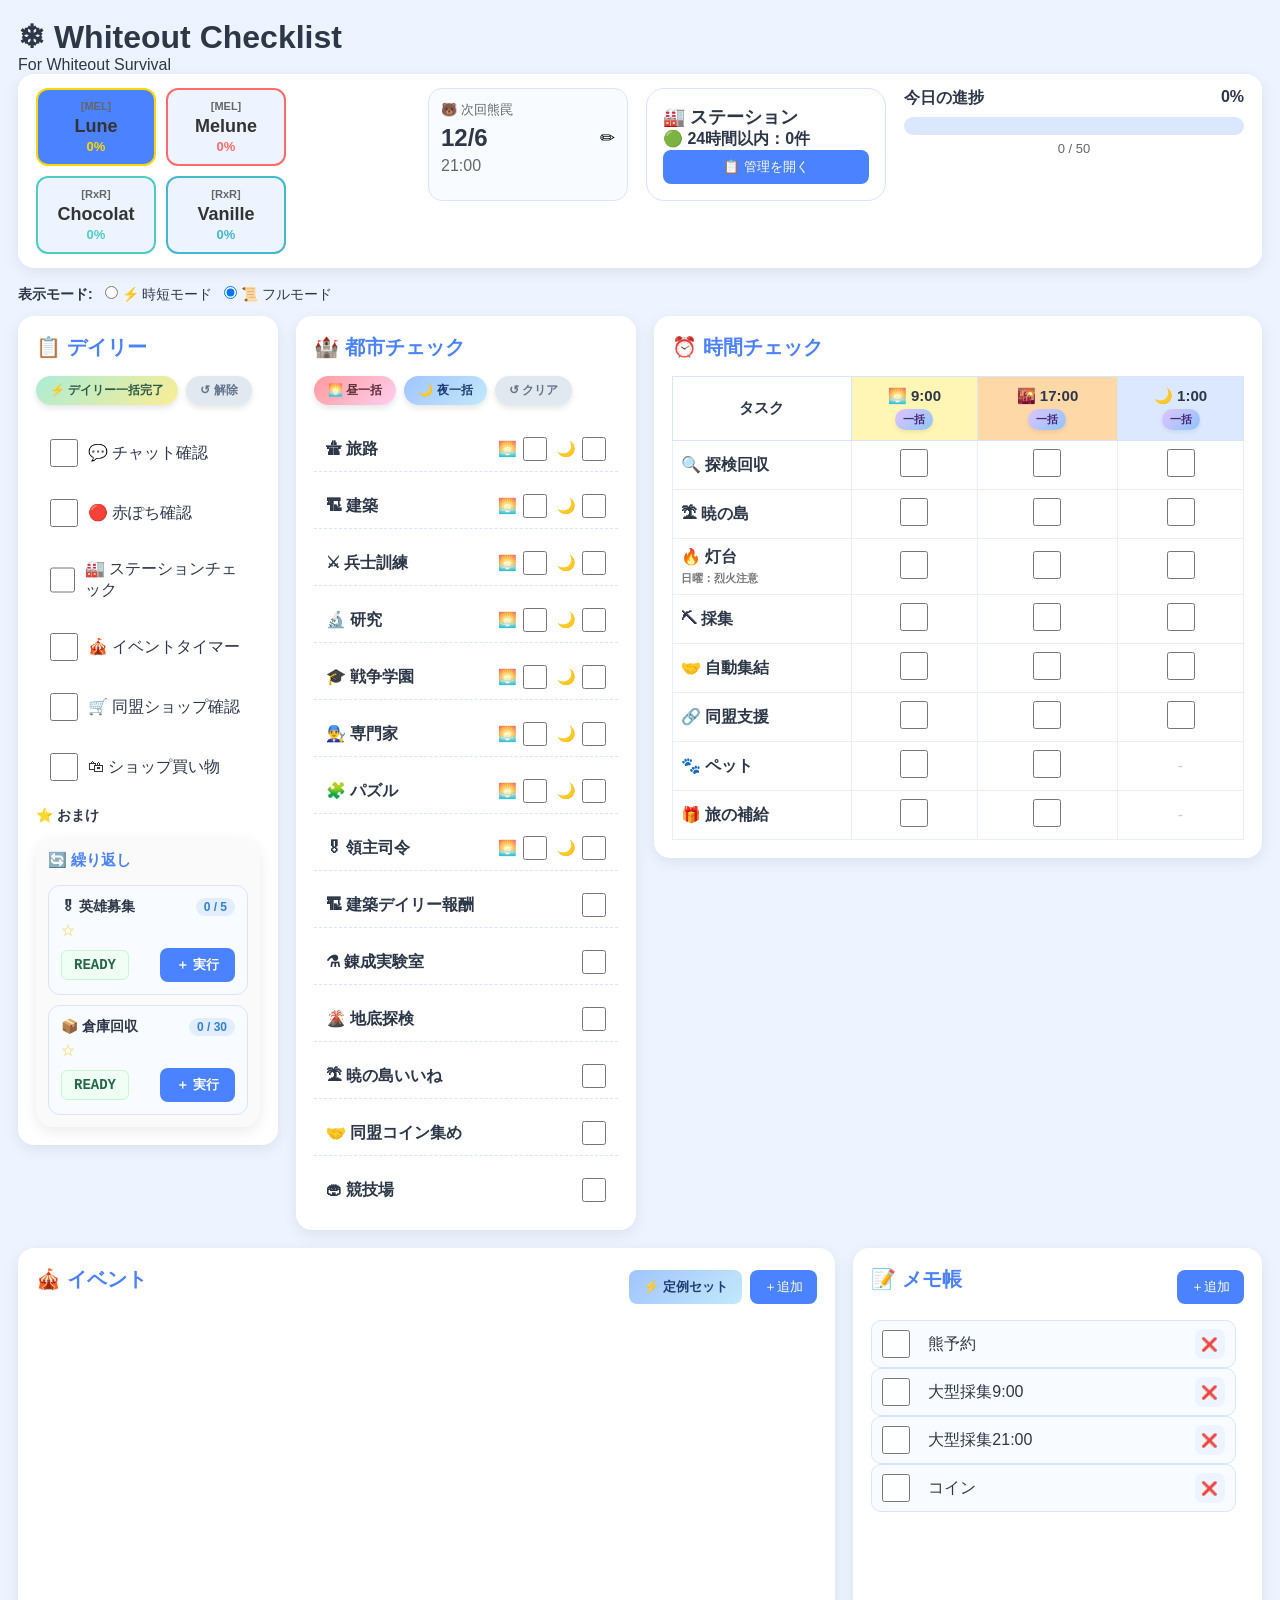
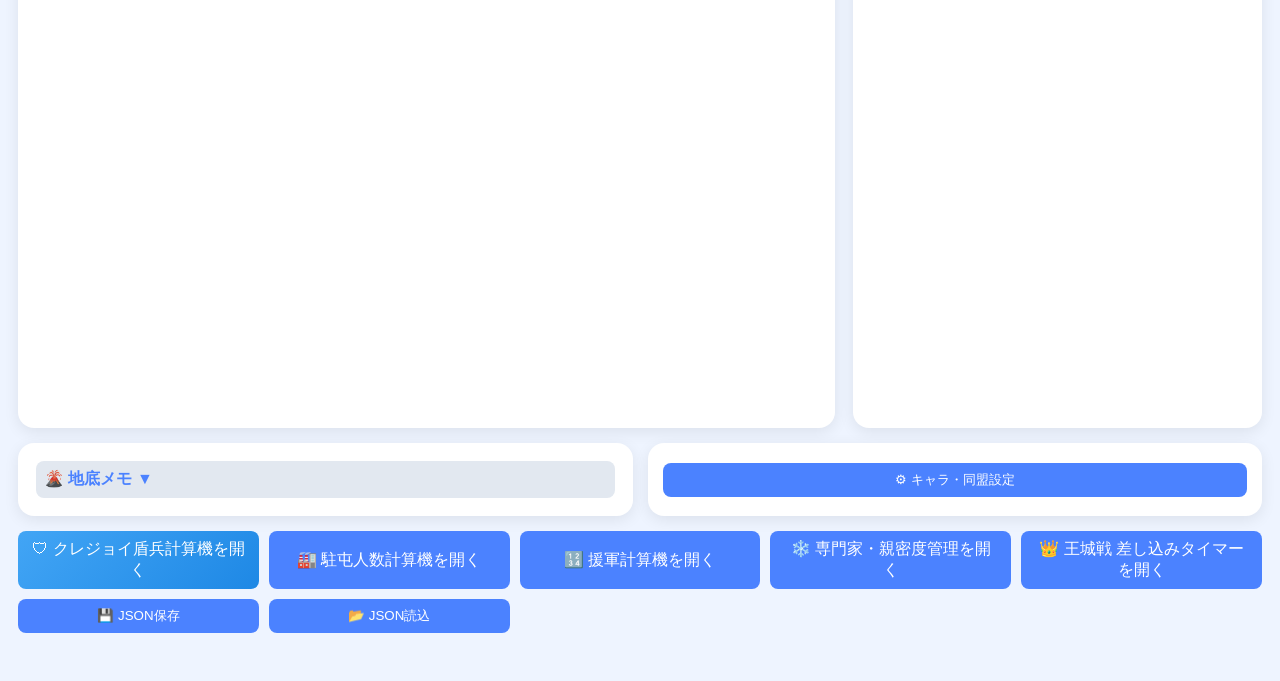
==== commit 92d8bdd4: "Update index.html" ====
--- a/index.html
+++ b/index.html
@@ -296,11 +296,11 @@
     <a href="whosaba.html" target="_blank" class="primary-btn" style="text-decoration: none; width: 100%; text-align: center; box-sizing: border-box; display: flex; align-items: center; justify-content: center;">
         🔢 援軍計算機を開く
     </a>
-    <a href="senmonka.html" target="_blank" class="primary-btn" style="text-decoration: none; width: 100%; text-align: center; box-sizing: border-box; display: flex; align-items: center; justify-content: center;">
+    <a href="https://lune-ws.github.io/Whiteout-Checklist/howasaba%E5%B0%82%E9%96%80%E5%AE%B6%E5%84%AA%E5%85%88%E9%A0%86%E4%BD%8D%E8%A1%A8.html" target="_blank" class="primary-btn" style="text-decoration: none; width: 100%; text-align: center; box-sizing: border-box; display: flex; align-items: center; justify-content: center;">
         ❄️ 専門家・親密度管理を開く
     </a>
-    <a href="calc.html" target="_blank" class="primary-btn" style="text-decoration: none; width: 100%; text-align: center; box-sizing: border-box; display: flex; align-items: center; justify-content: center;">
-        👑 王城戦 差し込み計算機を開く
+    <a href="https://lune-ws.github.io/Whiteout-Checklist/clock.html" target="_blank" class="primary-btn" style="text-decoration: none; width: 100%; text-align: center; box-sizing: border-box; display: flex; align-items: center; justify-content: center;">
+        👑 王城戦 差し込みタイマーを開く
     </a>
     <button id="exportJson" class="primary-btn" style="width: 100%; box-sizing: border-box;">💾 JSON保存</button>
     <input id="importJsonFile" type="file" accept=".json" hidden>
--- a/style.css
+++ b/style.css
@@ -1,6 +1,6 @@
 /* ==========================================
-   Whiteout Checklist V4.6
-   style.css (都市チェック見た目調整・押しやすいチェックボックス対応版)
+   Whiteout Checklist V4.8
+   style.css (デザイン復元＆定例セットモーダル対応版)
 ========================================== */
 
 :root{
@@ -105,7 +105,7 @@
 .primary-btn:hover{ background:var(--blue2); }
 .success-btn{ border:none; cursor:pointer; border-radius:8px; padding:8px 14px; background:var(--success); color:white; }
 .input-form{ display:flex; gap:8px; margin-bottom:12px; flex-wrap:wrap; }
-.input-form.hidden{ display:none; }
+.input-form.hidden{ display:none !important; }
 .input-form input{ flex:1; min-width:140px; padding:8px; border:1px solid var(--border); border-radius:8px; }
 
 .event-container{ display:grid; grid-template-columns:repeat(2,1fr); gap:10px; }
@@ -134,7 +134,7 @@
 .memo-button{ width:100%; text-align:left; padding:12px 16px; border:none; border-radius:10px; cursor:pointer; background:#edf4ff; color:var(--blue); font-weight:bold; font-size:16px; }
 .memo-button:hover{ background:#dce8ff; }
 .memo-body{ margin-top:12px; padding:14px; background:#f8fbff; border-radius:10px; }
-.memo-body.hidden{ display:none; }
+.memo-body.hidden{ display:none !important; }
 .memo-body pre{ white-space:pre-wrap; line-height:1.8; font-family: Consolas, "Yu Gothic UI", monospace; }
 
 ::-webkit-scrollbar{ width:9px; }
@@ -165,10 +165,12 @@
 .event-badge.upcoming { background: #eef2ff; color: #4338ca; }
 .event-badge.ended { background: #f3f4f6; color: #9ca3af; }
 
-/* 🪟 定例セット モーダル ポップアップ */
+/* 🪟 定例セット モーダル ポップアップ (非表示クラスの確実化) */
+.hidden { display: none !important; }
+
 .modal-overlay { position: fixed; top: 0; left: 0; width: 100%; height: 100%; background: rgba(0, 0, 0, 0.4); display: flex; justify-content: center; align-items: center; z-index: 999; backdrop-filter: blur(2px); }
-.modal-overlay.hidden { display: none; }
-.modal-content { background: white; border-radius: 16px; padding: 20px; width: 90%; max-width: 520px; max-height: 85vh; overflow-y: auto; box-shadow: 0 10px 25px rgba(0,0,0,0.2); }
+.modal-overlay.hidden { display: none !important; }
+.modal-content { background: white; border-radius: 16px; padding: 20px; width: 90%; max-width: 540px; max-height: 85vh; overflow-y: auto; box-shadow: 0 10px 25px rgba(0,0,0,0.2); }
 .modal-header { display: flex; justify-content: space-between; align-items: center; margin-bottom: 15px; border-bottom: 2px solid #edf2f7; padding-bottom: 10px; }
 .modal-close-btn { background: none; border: none; font-size: 20px; cursor: pointer; color: #a0aec0; }
 
@@ -179,19 +181,17 @@
 .preset-btn:hover { background: #edf2f7; border-color: #cbd5e0; }
 
 .time-select-grid { display: grid; grid-template-columns: repeat(3, 1fr); gap: 6px; }
-.time-select-btn { background: #ebf8ff; border: 1px solid #bee3f8; color: #2b6cb0; border-radius: 8px; padding: 8px; font-weight: bold; cursor: pointer; transition: 0.2s; font-size: 12px; }
+.time-select-btn { background: #ebf8ff; border: 1px solid #bee3f8; color: #2b6cb0; border-radius: 8px; padding: 8px; font-weight: bold; cursor: pointer; transition: 0.2s; font-size: 12px; text-align: center; }
 .time-select-btn:hover { background: #3182ce; color: white; }
 
 /* ==========================================
    🏰 都市チェック用デザインバランス調整
 ========================================== */
 
-/* カード自体が縦に伸びすぎるのを抑える */
 .city-card {
     align-self: start;
 }
 
-/* 各行のレイアウトと文字サイズ（16px） */
 .city-item {
     display: flex;
     align-items: center;
@@ -225,7 +225,6 @@
    ☑ 大きくて押しやすいチェックボックス設定
 ========================================== */
 
-/* 基本チェックボックス（28px） */
 .task-item input[type="checkbox"],
 .event-item input[type="checkbox"],
 .officer-item input[type="checkbox"],
@@ -238,7 +237,6 @@
     transition: transform 0.1s ease;
 }
 
-/* 都市チェック専用：絶妙なサイズ（24px） */
 .city-check input[type="checkbox"] {
     width: 24px !important;
     height: 24px !important;
@@ -247,7 +245,6 @@
     border-radius: 5px;
 }
 
-/* タップ感のフィードバック */
 input[type="checkbox"]:active {
     transform: scale(0.92);
 }
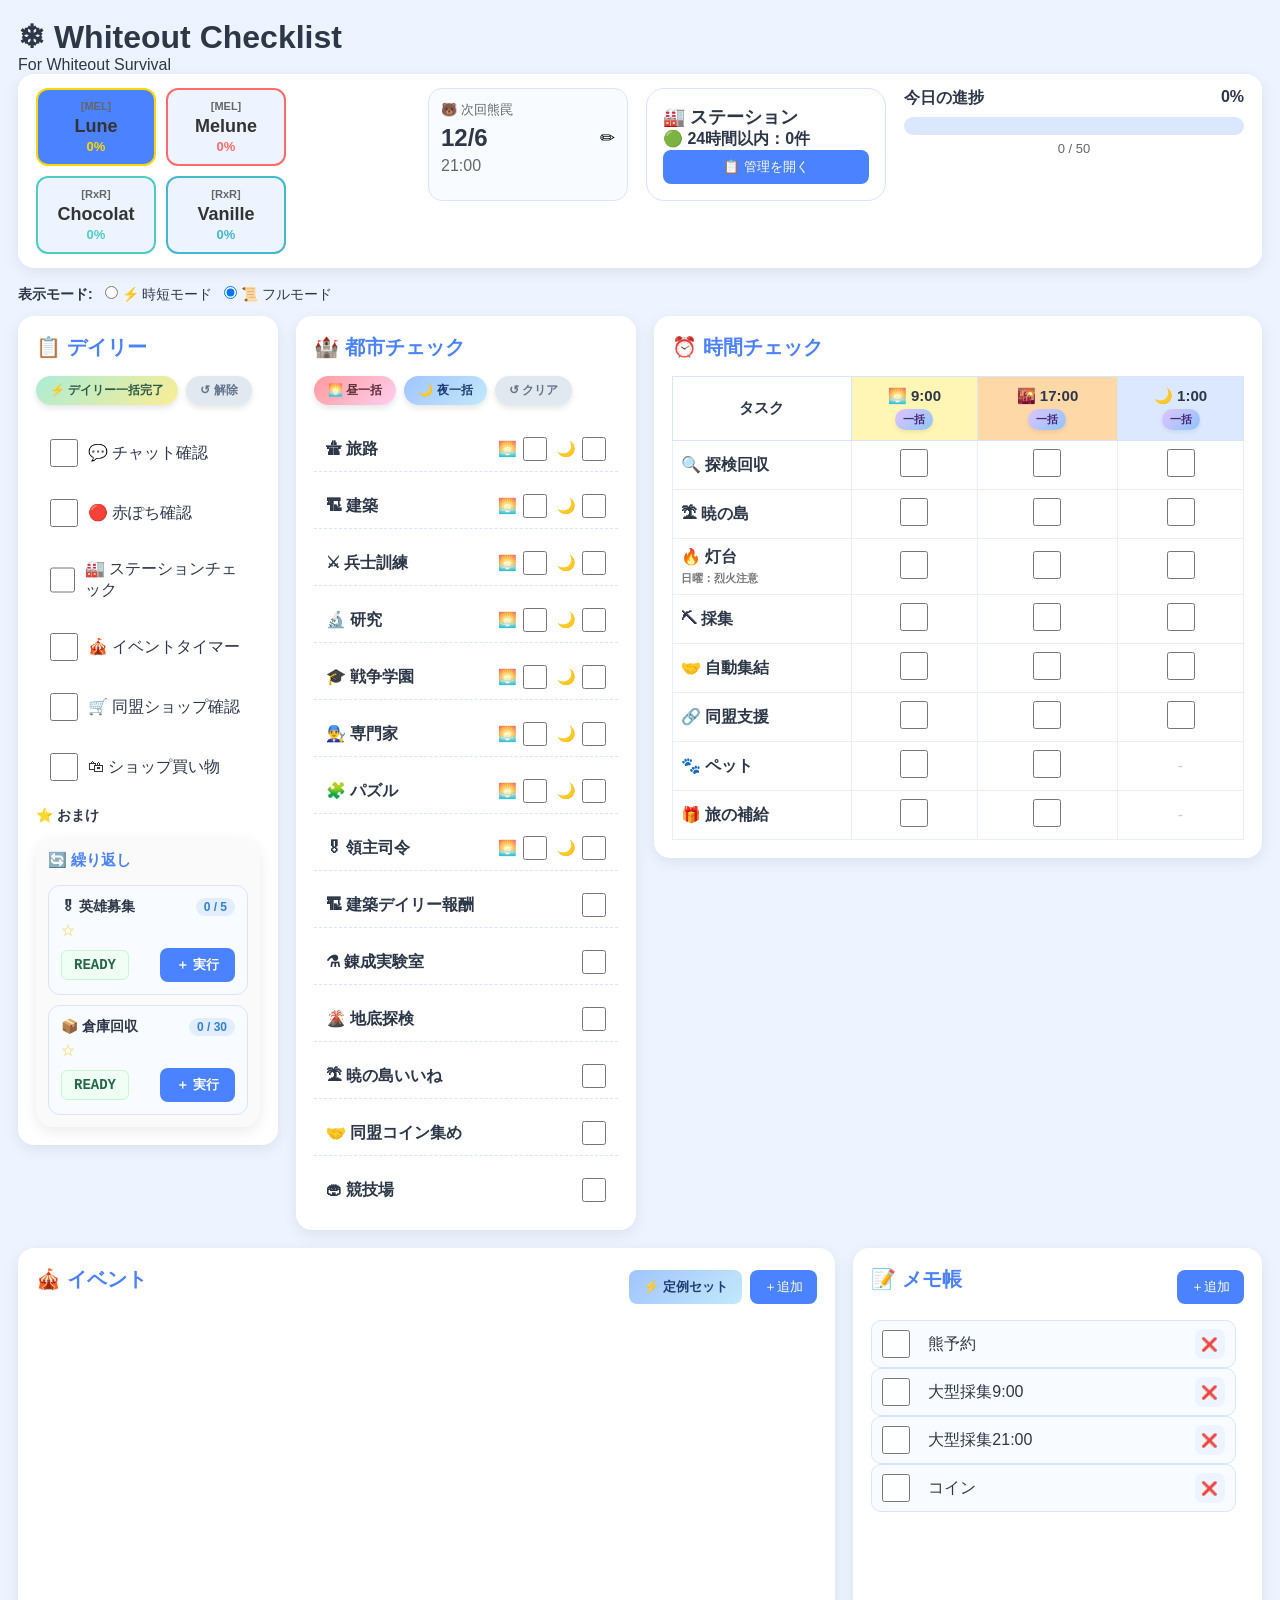
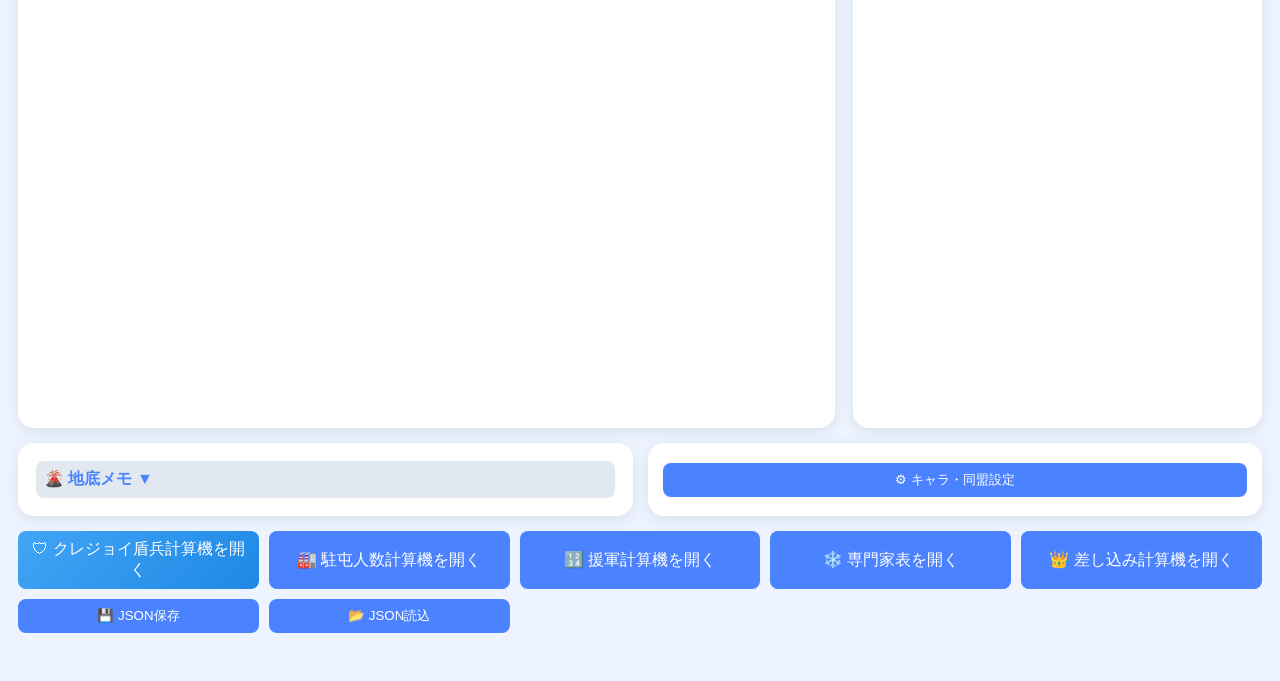
==== commit fbbd4940: "Update index.html" ====
--- a/index.html
+++ b/index.html
@@ -285,7 +285,7 @@
 
 </div>
 
-<!-- ツール・保存ボタン群 -->
+<!-- index.html の下部ツールボタン群 -->
 <div style="display: grid; grid-template-columns: repeat(auto-fit, minmax(200px, 1fr)); gap: 10px; width: 100%; margin-top: 15px; margin-bottom: 30px;">
     <a href="clejoy_simple.html" target="_blank" class="primary-btn" style="text-decoration: none; width: 100%; text-align: center; box-sizing: border-box; display: flex; align-items: center; justify-content: center; background: linear-gradient(135deg, #42a5f5, #1e88e5);">
         🛡 クレジョイ盾兵計算機を開く
@@ -296,11 +296,11 @@
     <a href="whosaba.html" target="_blank" class="primary-btn" style="text-decoration: none; width: 100%; text-align: center; box-sizing: border-box; display: flex; align-items: center; justify-content: center;">
         🔢 援軍計算機を開く
     </a>
-    <a href="https://lune-ws.github.io/Whiteout-Checklist/howasaba%E5%B0%82%E9%96%80%E5%AE%B6%E5%84%AA%E5%85%88%E9%A0%86%E4%BD%8D%E8%A1%A8.html" target="_blank" class="primary-btn" style="text-decoration: none; width: 100%; text-align: center; box-sizing: border-box; display: flex; align-items: center; justify-content: center;">
-        ❄️ 専門家・親密度管理を開く
+    <a href="howasaba%E5%B0%82%E9%96%80%E5%AE%B6%E5%84%AA%E5%85%88%E9%A0%86%E4%BD%8D%E8%A1%A8.html" target="_blank" class="primary-btn" style="text-decoration: none; width: 100%; text-align: center; box-sizing: border-box; display: flex; align-items: center; justify-content: center;">
+        ❄️ 専門家表を開く
     </a>
-    <a href="https://lune-ws.github.io/Whiteout-Checklist/clock.html" target="_blank" class="primary-btn" style="text-decoration: none; width: 100%; text-align: center; box-sizing: border-box; display: flex; align-items: center; justify-content: center;">
-        👑 王城戦 差し込みタイマーを開く
+    <a href="clock.html" target="_blank" class="primary-btn" style="text-decoration: none; width: 100%; text-align: center; box-sizing: border-box; display: flex; align-items: center; justify-content: center;">
+        👑 差し込み計算機を開く
     </a>
     <button id="exportJson" class="primary-btn" style="width: 100%; box-sizing: border-box;">💾 JSON保存</button>
     <input id="importJsonFile" type="file" accept=".json" hidden>
@@ -344,12 +344,13 @@
                 </div>
             </div>
 
-            <!-- 2. エントリー・定期申請 -->
+            <!-- 2. エントリー・定期申請（峡谷と兵器を完全に分離） -->
             <div class="preset-group">
                 <h4>📌 エントリー・定期申請</h4>
                 <div class="preset-btn-grid">
                     <button class="preset-btn" onclick="addPresetEvent('🚩 同盟争覇戦 エントリー', 2, '月曜日と火曜日の二日間')">🚩 同盟争覇戦 (月・火)</button>
-                    <button class="preset-btn" onclick="addKyokokuHeikiPreset()">⛰️ 峡谷と兵器エントリー (水9時〜金9時)</button>
+                    <button class="preset-btn" onclick="addPresetEvent('⛰️ 峡谷合戦 エントリー', 2, '水曜日 9:00 〜 金曜日 9:00')">⛰️ 峡谷エントリー (水〜金)</button>
+                    <button class="preset-btn" onclick="addPresetEvent('🏭 兵器工場 エントリー', 2, '水曜日 9:00 〜 金曜日 9:00')">🏭 兵器エントリー (水〜金)</button>
                 </div>
             </div>
 
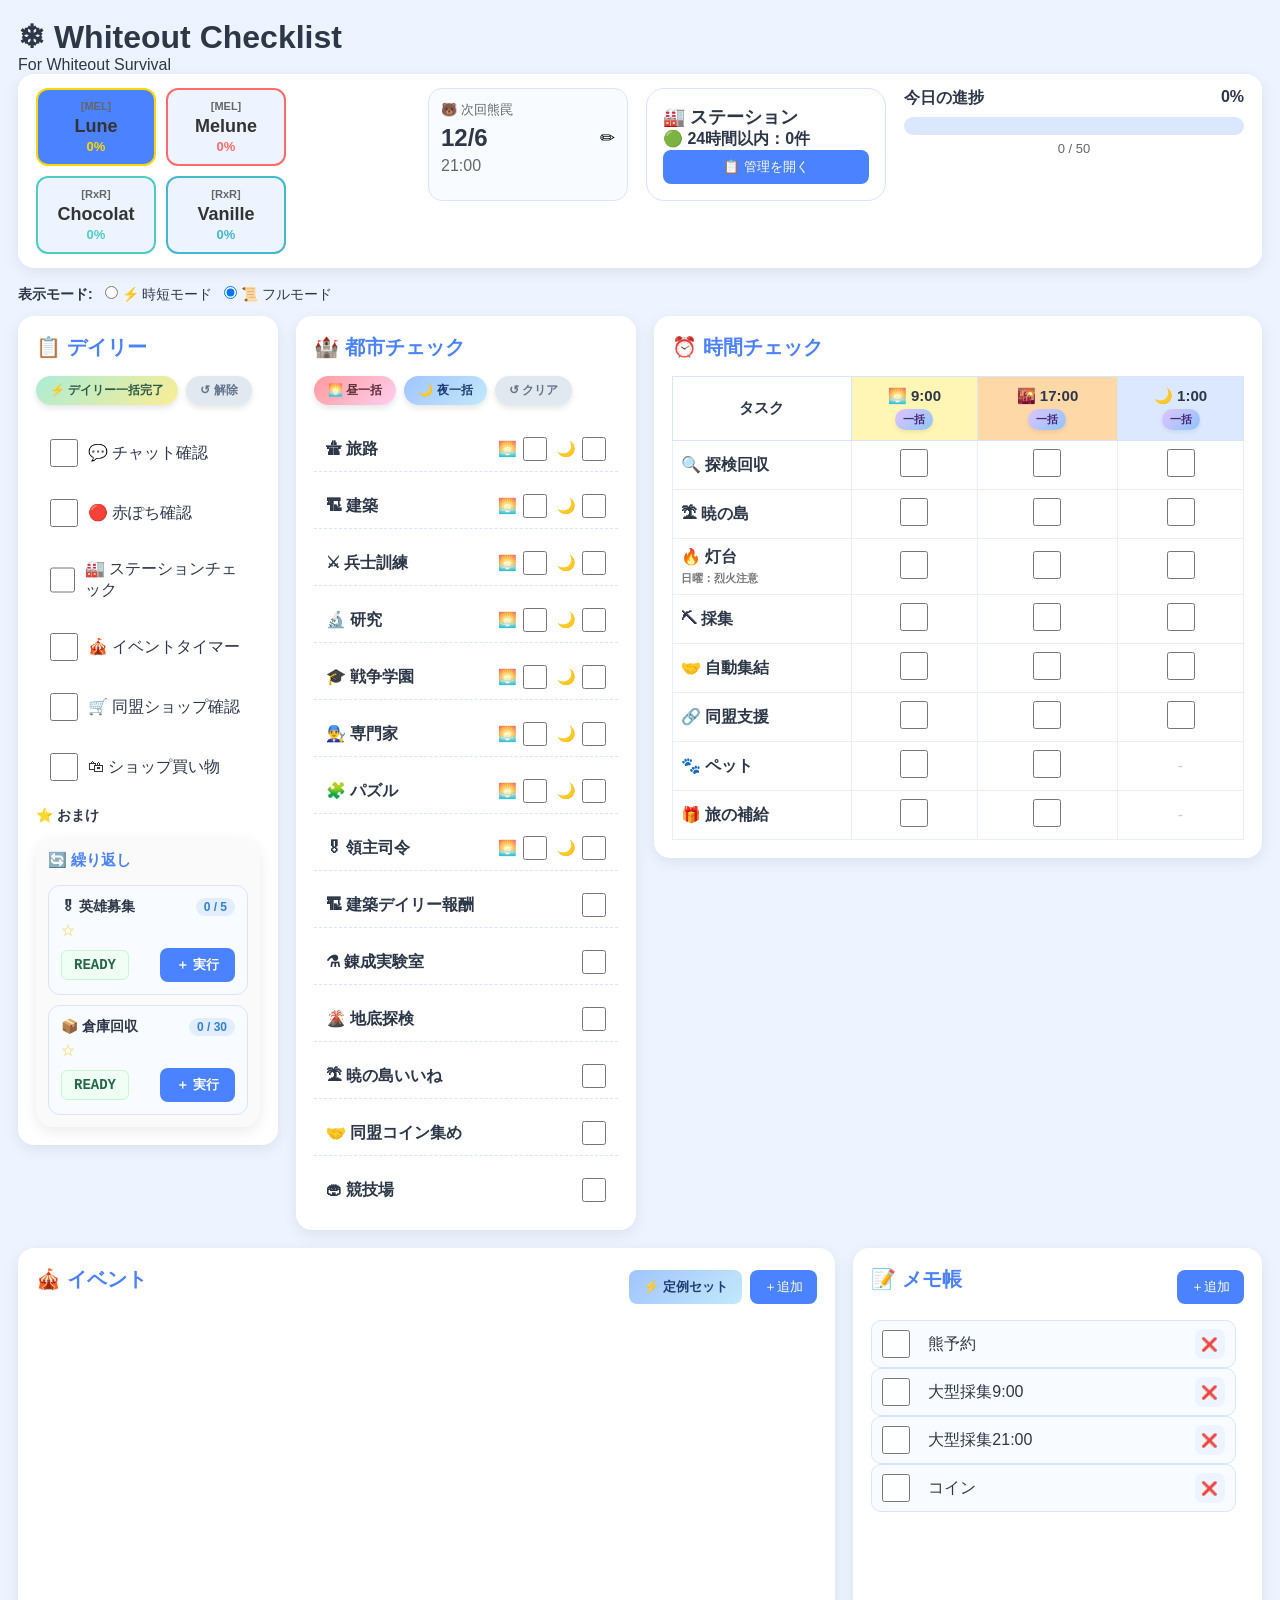
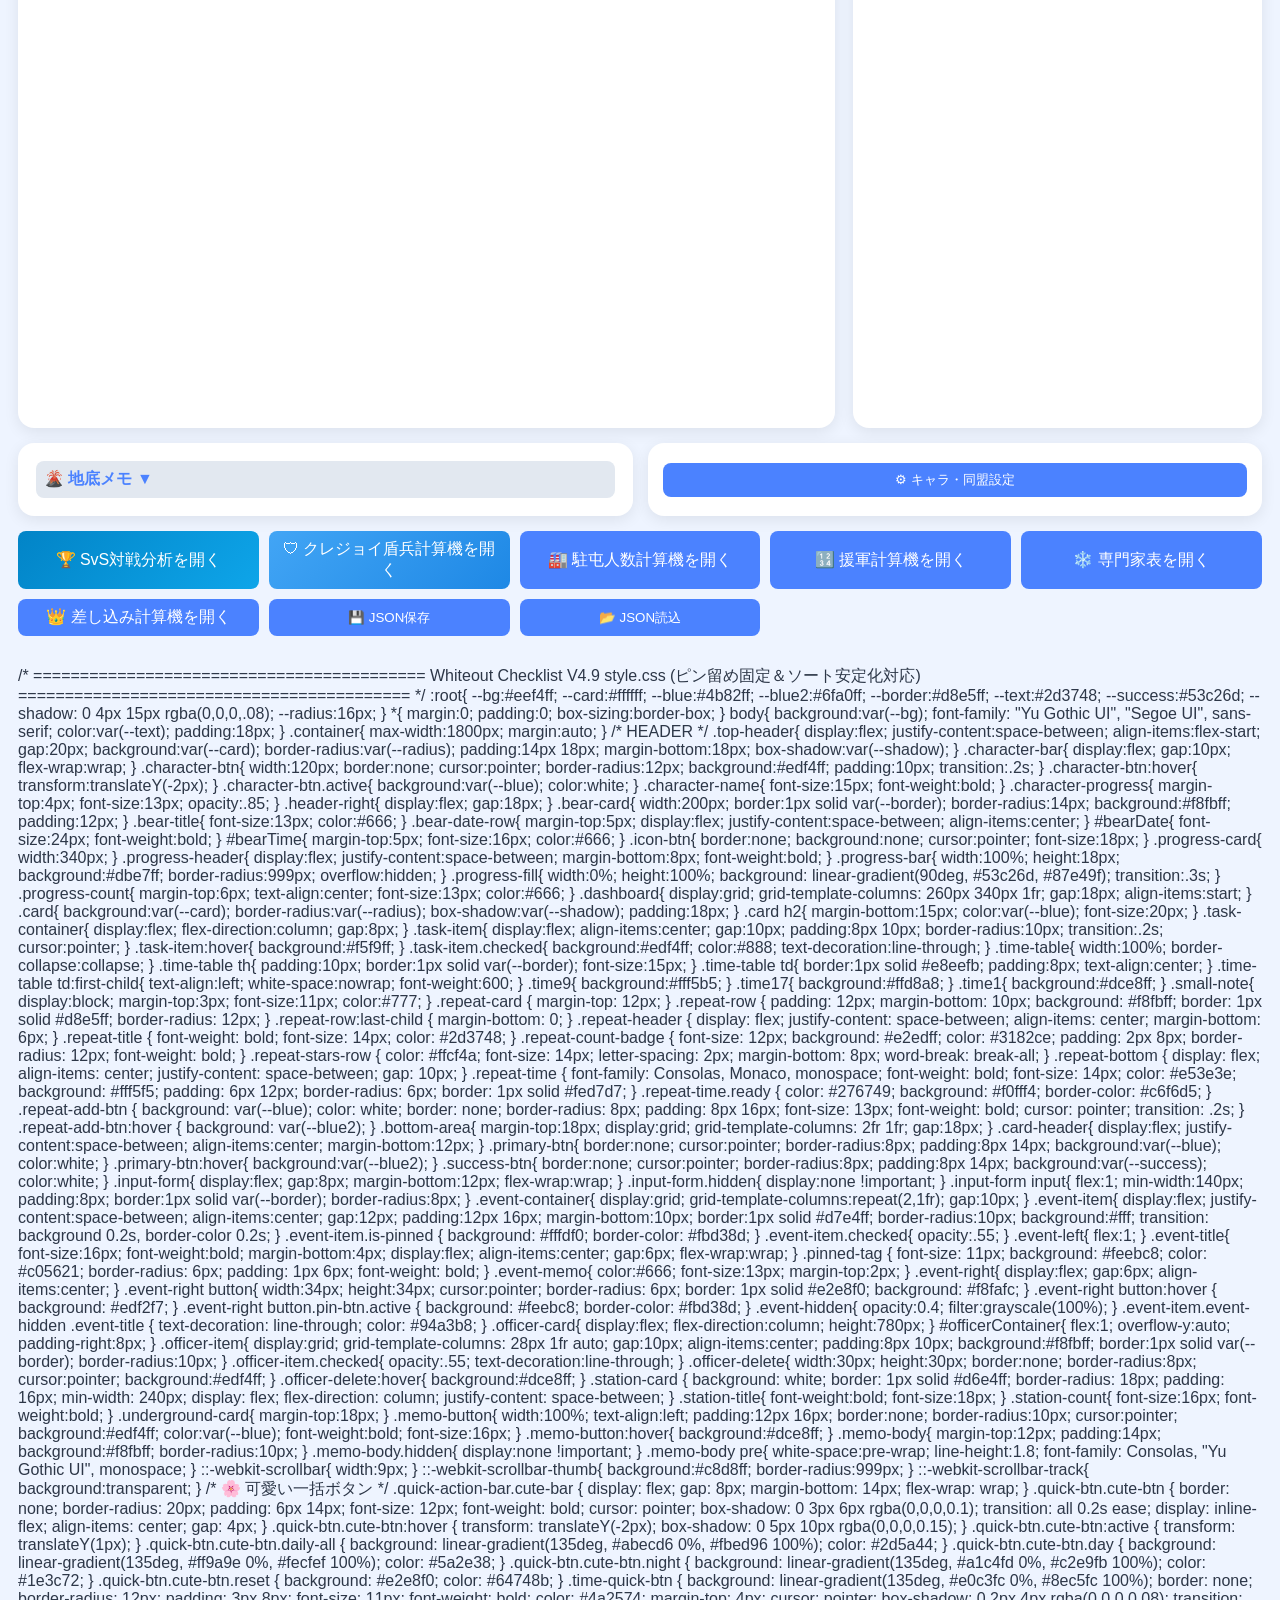
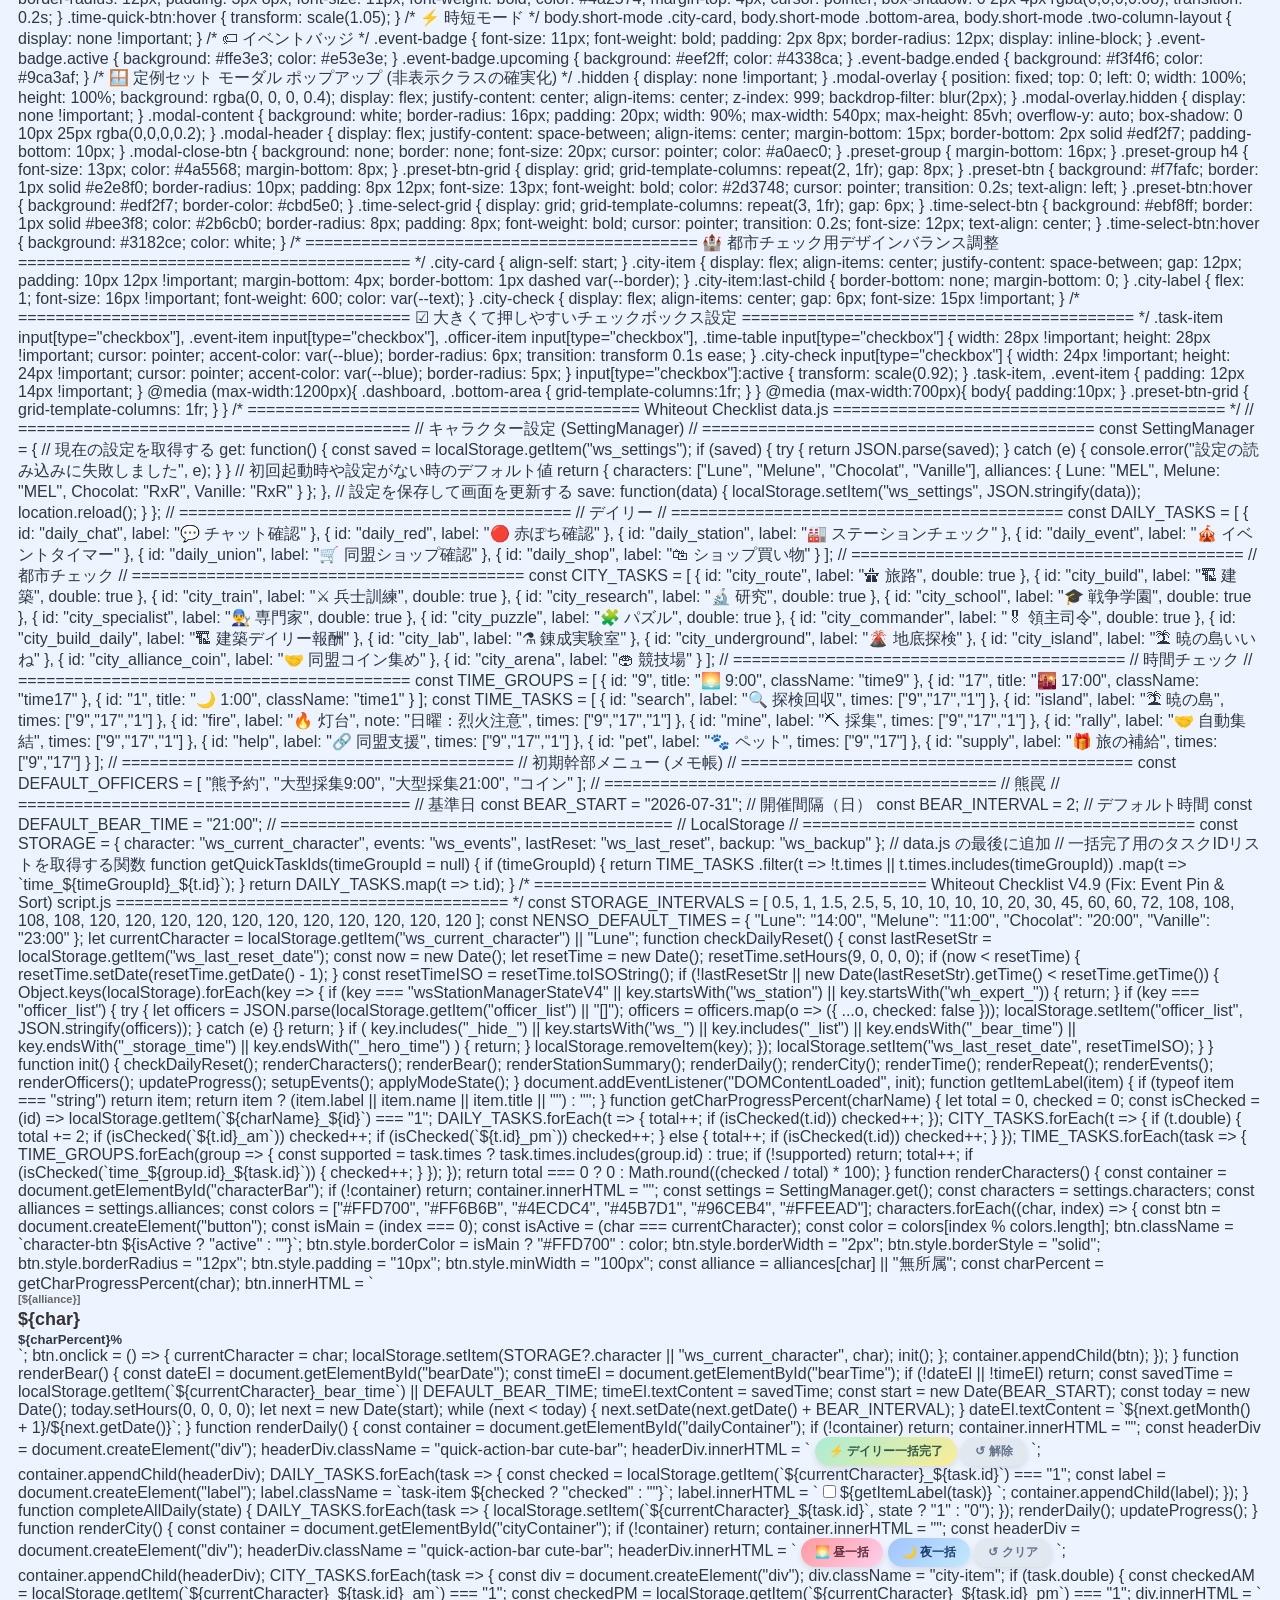
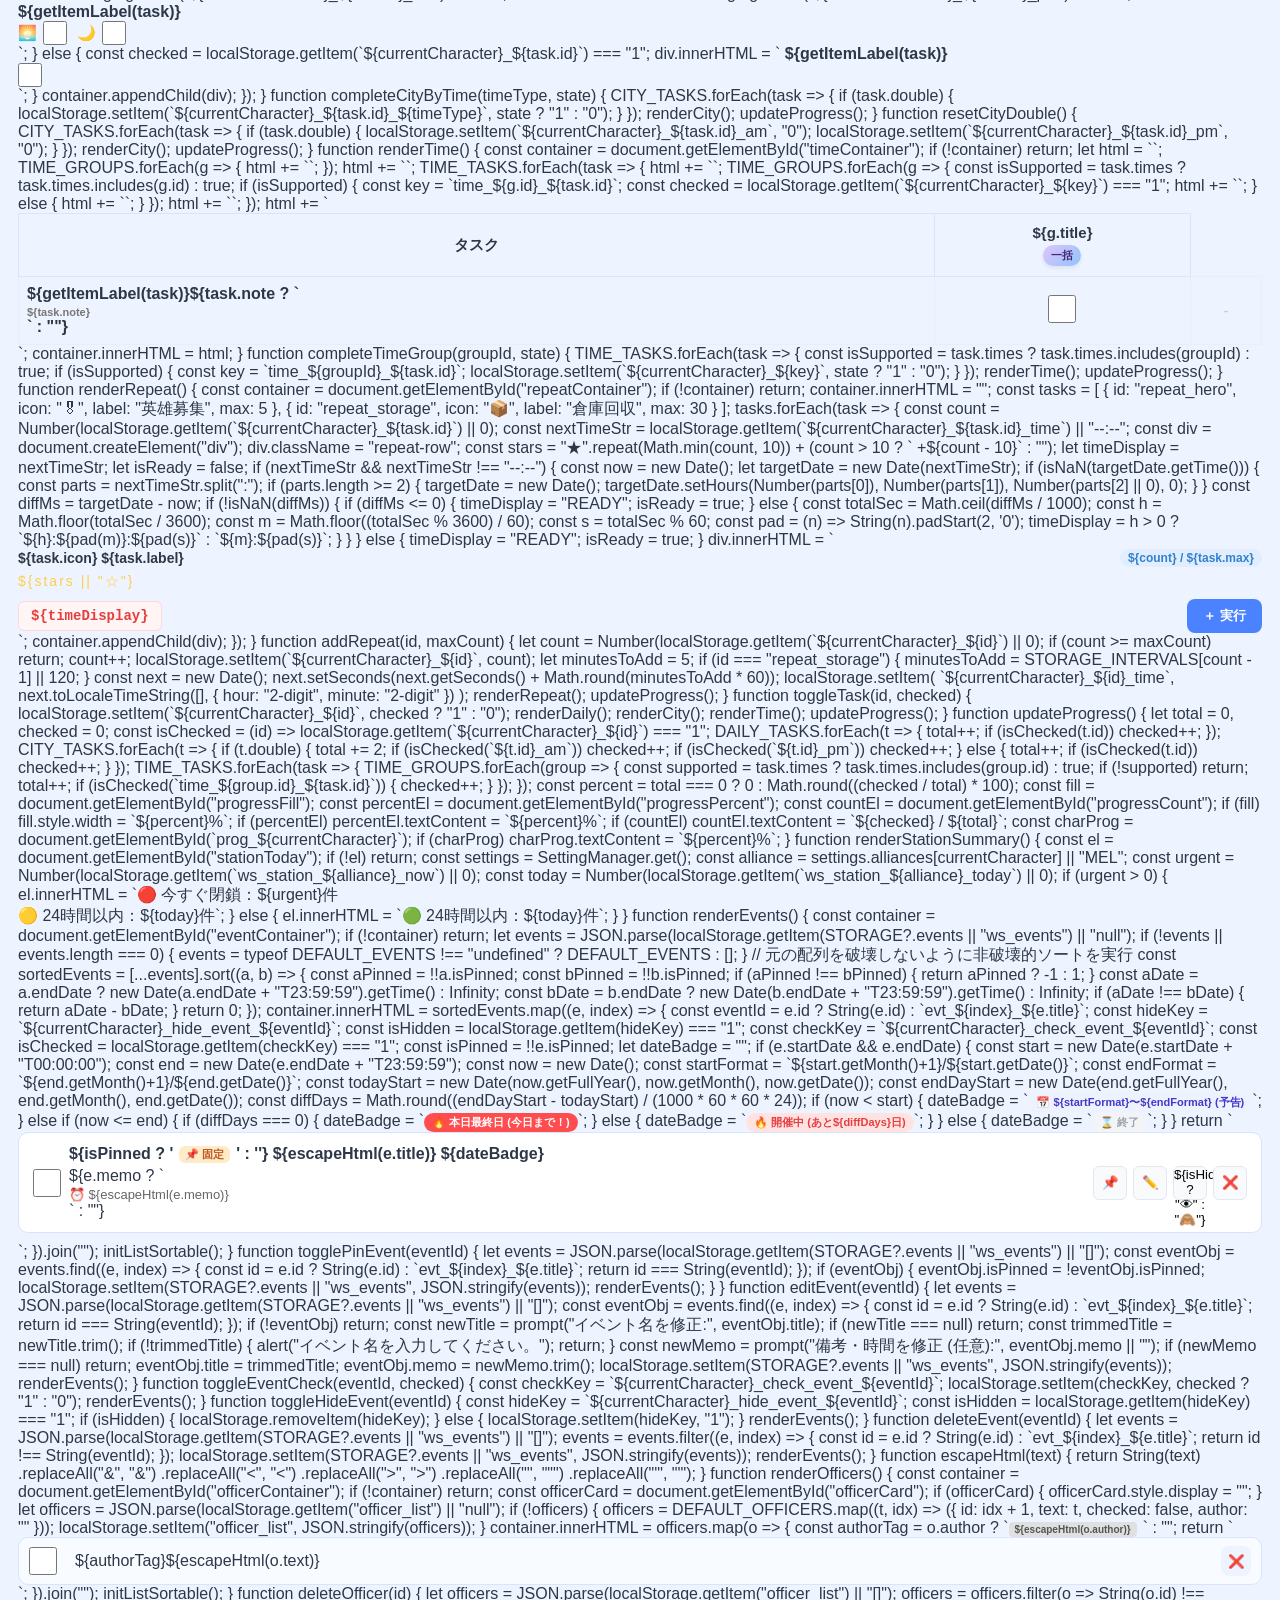
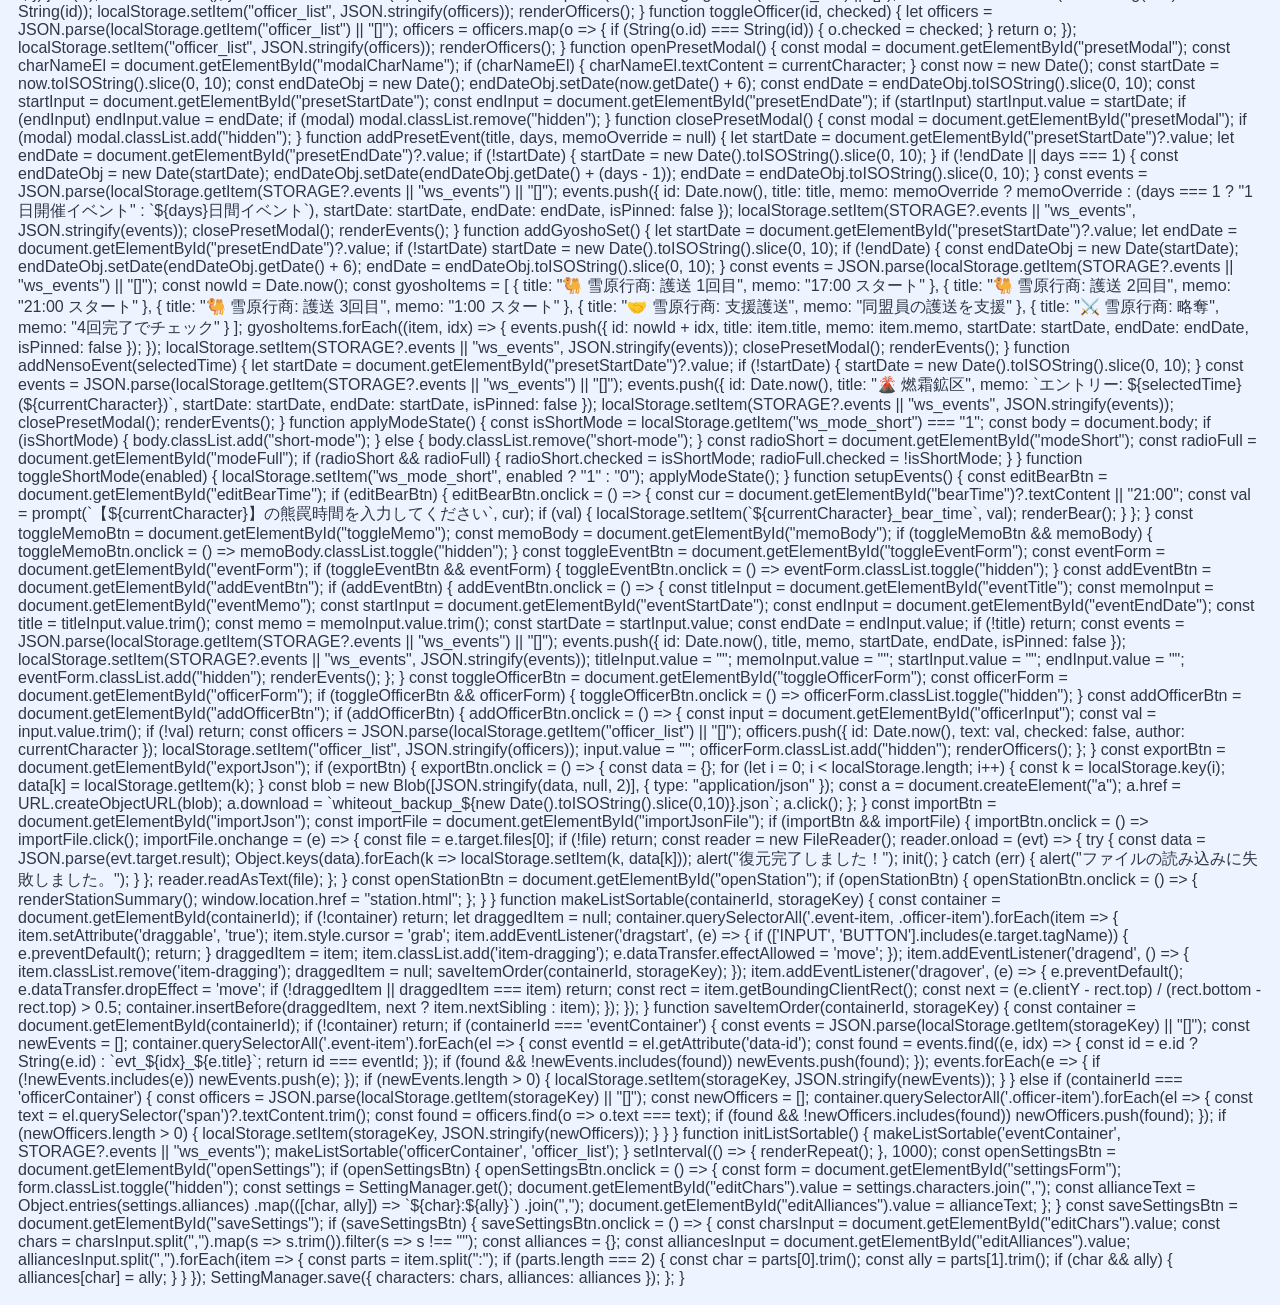
==== commit 29478a08: "Update index.html" ====
--- a/index.html
+++ b/index.html
@@ -287,6 +287,9 @@
 
 <!-- index.html の下部ツールボタン群 -->
 <div style="display: grid; grid-template-columns: repeat(auto-fit, minmax(200px, 1fr)); gap: 10px; width: 100%; margin-top: 15px; margin-bottom: 30px;">
+    <a href="svs_analyzer.html" target="_blank" class="primary-btn" style="text-decoration: none; width: 100%; text-align: center; box-sizing: border-box; display: flex; align-items: center; justify-content: center; background: linear-gradient(135deg, #0284c7, #0ea5e9);">
+        🏆 SvS対戦分析を開く
+    </a>
     <a href="clejoy_simple.html" target="_blank" class="primary-btn" style="text-decoration: none; width: 100%; text-align: center; box-sizing: border-box; display: flex; align-items: center; justify-content: center; background: linear-gradient(135deg, #42a5f5, #1e88e5);">
         🛡 クレジョイ盾兵計算機を開く
     </a>
@@ -416,3 +419,1650 @@
 </body>
 
 </html>
+/* ==========================================
+   Whiteout Checklist V4.9
+   style.css (ピン留め固定＆ソート安定化対応)
+========================================== */
+
+:root{
+    --bg:#eef4ff;
+    --card:#ffffff;
+    --blue:#4b82ff;
+    --blue2:#6fa0ff;
+    --border:#d8e5ff;
+    --text:#2d3748;
+    --success:#53c26d;
+    --shadow: 0 4px 15px rgba(0,0,0,.08);
+    --radius:16px;
+}
+
+*{
+    margin:0;
+    padding:0;
+    box-sizing:border-box;
+}
+
+body{
+    background:var(--bg);
+    font-family: "Yu Gothic UI", "Segoe UI", sans-serif;
+    color:var(--text);
+    padding:18px;
+}
+
+.container{
+    max-width:1800px;
+    margin:auto;
+}
+
+/* HEADER */
+.top-header{
+    display:flex;
+    justify-content:space-between;
+    align-items:flex-start;
+    gap:20px;
+    background:var(--card);
+    border-radius:var(--radius);
+    padding:14px 18px;
+    margin-bottom:18px;
+    box-shadow:var(--shadow);
+}
+
+.character-bar{ display:flex; gap:10px; flex-wrap:wrap; }
+.character-btn{ width:120px; border:none; cursor:pointer; border-radius:12px; background:#edf4ff; padding:10px; transition:.2s; }
+.character-btn:hover{ transform:translateY(-2px); }
+.character-btn.active{ background:var(--blue); color:white; }
+.character-name{ font-size:15px; font-weight:bold; }
+.character-progress{ margin-top:4px; font-size:13px; opacity:.85; }
+
+.header-right{ display:flex; gap:18px; }
+.bear-card{ width:200px; border:1px solid var(--border); border-radius:14px; background:#f8fbff; padding:12px; }
+.bear-title{ font-size:13px; color:#666; }
+.bear-date-row{ margin-top:5px; display:flex; justify-content:space-between; align-items:center; }
+#bearDate{ font-size:24px; font-weight:bold; }
+#bearTime{ margin-top:5px; font-size:16px; color:#666; }
+.icon-btn{ border:none; background:none; cursor:pointer; font-size:18px; }
+
+.progress-card{ width:340px; }
+.progress-header{ display:flex; justify-content:space-between; margin-bottom:8px; font-weight:bold; }
+.progress-bar{ width:100%; height:18px; background:#dbe7ff; border-radius:999px; overflow:hidden; }
+.progress-fill{ width:0%; height:100%; background: linear-gradient(90deg, #53c26d, #87e49f); transition:.3s; }
+.progress-count{ margin-top:6px; text-align:center; font-size:13px; color:#666; }
+
+.dashboard{ display:grid; grid-template-columns: 260px 340px 1fr; gap:18px; align-items:start; }
+.card{ background:var(--card); border-radius:var(--radius); box-shadow:var(--shadow); padding:18px; }
+.card h2{ margin-bottom:15px; color:var(--blue); font-size:20px; }
+
+.task-container{ display:flex; flex-direction:column; gap:8px; }
+.task-item{ display:flex; align-items:center; gap:10px; padding:8px 10px; border-radius:10px; transition:.2s; cursor:pointer; }
+.task-item:hover{ background:#f5f9ff; }
+.task-item.checked{ background:#edf4ff; color:#888; text-decoration:line-through; }
+
+.time-table{ width:100%; border-collapse:collapse; }
+.time-table th{ padding:10px; border:1px solid var(--border); font-size:15px; }
+.time-table td{ border:1px solid #e8eefb; padding:8px; text-align:center; }
+.time-table td:first-child{ text-align:left; white-space:nowrap; font-weight:600; }
+
+.time9{ background:#fff5b5; }
+.time17{ background:#ffd8a8; }
+.time1{ background:#dce8ff; }
+.small-note{ display:block; margin-top:3px; font-size:11px; color:#777; }
+
+.repeat-card { margin-top: 12px; }
+.repeat-row { padding: 12px; margin-bottom: 10px; background: #f8fbff; border: 1px solid #d8e5ff; border-radius: 12px; }
+.repeat-row:last-child { margin-bottom: 0; }
+.repeat-header { display: flex; justify-content: space-between; align-items: center; margin-bottom: 6px; }
+.repeat-title { font-weight: bold; font-size: 14px; color: #2d3748; }
+.repeat-count-badge { font-size: 12px; background: #e2edff; color: #3182ce; padding: 2px 8px; border-radius: 12px; font-weight: bold; }
+.repeat-stars-row { color: #ffcf4a; font-size: 14px; letter-spacing: 2px; margin-bottom: 8px; word-break: break-all; }
+.repeat-bottom { display: flex; align-items: center; justify-content: space-between; gap: 10px; }
+.repeat-time { font-family: Consolas, Monaco, monospace; font-weight: bold; font-size: 14px; color: #e53e3e; background: #fff5f5; padding: 6px 12px; border-radius: 6px; border: 1px solid #fed7d7; }
+.repeat-time.ready { color: #276749; background: #f0fff4; border-color: #c6f6d5; }
+.repeat-add-btn { background: var(--blue); color: white; border: none; border-radius: 8px; padding: 8px 16px; font-size: 13px; font-weight: bold; cursor: pointer; transition: .2s; }
+.repeat-add-btn:hover { background: var(--blue2); }
+
+.bottom-area{ margin-top:18px; display:grid; grid-template-columns: 2fr 1fr; gap:18px; }
+.card-header{ display:flex; justify-content:space-between; align-items:center; margin-bottom:12px; }
+.primary-btn{ border:none; cursor:pointer; border-radius:8px; padding:8px 14px; background:var(--blue); color:white; }
+.primary-btn:hover{ background:var(--blue2); }
+.success-btn{ border:none; cursor:pointer; border-radius:8px; padding:8px 14px; background:var(--success); color:white; }
+.input-form{ display:flex; gap:8px; margin-bottom:12px; flex-wrap:wrap; }
+.input-form.hidden{ display:none !important; }
+.input-form input{ flex:1; min-width:140px; padding:8px; border:1px solid var(--border); border-radius:8px; }
+
+.event-container{ display:grid; grid-template-columns:repeat(2,1fr); gap:10px; }
+.event-item{ display:flex; justify-content:space-between; align-items:center; gap:12px; padding:12px 16px; margin-bottom:10px; border:1px solid #d7e4ff; border-radius:10px; background:#fff; transition: background 0.2s, border-color 0.2s; }
+.event-item.is-pinned { background: #fffdf0; border-color: #fbd38d; }
+.event-item.checked{ opacity:.55; }
+.event-left{ flex:1; }
+.event-title{ font-size:16px; font-weight:bold; margin-bottom:4px; display:flex; align-items:center; gap:6px; flex-wrap:wrap; }
+.pinned-tag { font-size: 11px; background: #feebc8; color: #c05621; border-radius: 6px; padding: 1px 6px; font-weight: bold; }
+.event-memo{ color:#666; font-size:13px; margin-top:2px; }
+.event-right{ display:flex; gap:6px; align-items:center; }
+.event-right button{ width:34px; height:34px; cursor:pointer; border-radius: 6px; border: 1px solid #e2e8f0; background: #f8fafc; }
+.event-right button:hover { background: #edf2f7; }
+.event-right button.pin-btn.active { background: #feebc8; border-color: #fbd38d; }
+.event-hidden{ opacity:0.4; filter:grayscale(100%); }
+.event-item.event-hidden .event-title { text-decoration: line-through; color: #94a3b8; }
+
+.officer-card{ display:flex; flex-direction:column; height:780px; }
+#officerContainer{ flex:1; overflow-y:auto; padding-right:8px; }
+.officer-item{ display:grid; grid-template-columns: 28px 1fr auto; gap:10px; align-items:center; padding:8px 10px; background:#f8fbff; border:1px solid var(--border); border-radius:10px; }
+.officer-item.checked{ opacity:.55; text-decoration:line-through; }
+.officer-delete{ width:30px; height:30px; border:none; border-radius:8px; cursor:pointer; background:#edf4ff; }
+.officer-delete:hover{ background:#dce8ff; }
+
+.station-card { background: white; border: 1px solid #d6e4ff; border-radius: 18px; padding: 16px; min-width: 240px; display: flex; flex-direction: column; justify-content: space-between; }
+.station-title{ font-weight:bold; font-size:18px; }
+.station-count{ font-size:16px; font-weight:bold; }
+
+.underground-card{ margin-top:18px; }
+.memo-button{ width:100%; text-align:left; padding:12px 16px; border:none; border-radius:10px; cursor:pointer; background:#edf4ff; color:var(--blue); font-weight:bold; font-size:16px; }
+.memo-button:hover{ background:#dce8ff; }
+.memo-body{ margin-top:12px; padding:14px; background:#f8fbff; border-radius:10px; }
+.memo-body.hidden{ display:none !important; }
+.memo-body pre{ white-space:pre-wrap; line-height:1.8; font-family: Consolas, "Yu Gothic UI", monospace; }
+
+::-webkit-scrollbar{ width:9px; }
+::-webkit-scrollbar-thumb{ background:#c8d8ff; border-radius:999px; }
+::-webkit-scrollbar-track{ background:transparent; }
+
+/* 🌸 可愛い一括ボタン */
+.quick-action-bar.cute-bar { display: flex; gap: 8px; margin-bottom: 14px; flex-wrap: wrap; }
+.quick-btn.cute-btn { border: none; border-radius: 20px; padding: 6px 14px; font-size: 12px; font-weight: bold; cursor: pointer; box-shadow: 0 3px 6px rgba(0,0,0,0.1); transition: all 0.2s ease; display: inline-flex; align-items: center; gap: 4px; }
+.quick-btn.cute-btn:hover { transform: translateY(-2px); box-shadow: 0 5px 10px rgba(0,0,0,0.15); }
+.quick-btn.cute-btn:active { transform: translateY(1px); }
+.quick-btn.cute-btn.daily-all { background: linear-gradient(135deg, #abecd6 0%, #fbed96 100%); color: #2d5a44; }
+.quick-btn.cute-btn.day { background: linear-gradient(135deg, #ff9a9e 0%, #fecfef 100%); color: #5a2e38; }
+.quick-btn.cute-btn.night { background: linear-gradient(135deg, #a1c4fd 0%, #c2e9fb 100%); color: #1e3c72; }
+.quick-btn.cute-btn.reset { background: #e2e8f0; color: #64748b; }
+
+.time-quick-btn { background: linear-gradient(135deg, #e0c3fc 0%, #8ec5fc 100%); border: none; border-radius: 12px; padding: 3px 8px; font-size: 11px; font-weight: bold; color: #4a2574; margin-top: 4px; cursor: pointer; box-shadow: 0 2px 4px rgba(0,0,0,0.08); transition: 0.2s; }
+.time-quick-btn:hover { transform: scale(1.05); }
+
+/* ⚡ 時短モード */
+body.short-mode .city-card,
+body.short-mode .bottom-area,
+body.short-mode .two-column-layout { display: none !important; }
+
+/* 🏷 イベントバッジ */
+.event-badge { font-size: 11px; font-weight: bold; padding: 2px 8px; border-radius: 12px; display: inline-block; }
+.event-badge.active { background: #ffe3e3; color: #e53e3e; }
+.event-badge.upcoming { background: #eef2ff; color: #4338ca; }
+.event-badge.ended { background: #f3f4f6; color: #9ca3af; }
+
+/* 🪟 定例セット モーダル ポップアップ (非表示クラスの確実化) */
+.hidden { display: none !important; }
+
+.modal-overlay { position: fixed; top: 0; left: 0; width: 100%; height: 100%; background: rgba(0, 0, 0, 0.4); display: flex; justify-content: center; align-items: center; z-index: 999; backdrop-filter: blur(2px); }
+.modal-overlay.hidden { display: none !important; }
+.modal-content { background: white; border-radius: 16px; padding: 20px; width: 90%; max-width: 540px; max-height: 85vh; overflow-y: auto; box-shadow: 0 10px 25px rgba(0,0,0,0.2); }
+.modal-header { display: flex; justify-content: space-between; align-items: center; margin-bottom: 15px; border-bottom: 2px solid #edf2f7; padding-bottom: 10px; }
+.modal-close-btn { background: none; border: none; font-size: 20px; cursor: pointer; color: #a0aec0; }
+
+.preset-group { margin-bottom: 16px; }
+.preset-group h4 { font-size: 13px; color: #4a5568; margin-bottom: 8px; }
+.preset-btn-grid { display: grid; grid-template-columns: repeat(2, 1fr); gap: 8px; }
+.preset-btn { background: #f7fafc; border: 1px solid #e2e8f0; border-radius: 10px; padding: 8px 12px; font-size: 13px; font-weight: bold; color: #2d3748; cursor: pointer; transition: 0.2s; text-align: left; }
+.preset-btn:hover { background: #edf2f7; border-color: #cbd5e0; }
+
+.time-select-grid { display: grid; grid-template-columns: repeat(3, 1fr); gap: 6px; }
+.time-select-btn { background: #ebf8ff; border: 1px solid #bee3f8; color: #2b6cb0; border-radius: 8px; padding: 8px; font-weight: bold; cursor: pointer; transition: 0.2s; font-size: 12px; text-align: center; }
+.time-select-btn:hover { background: #3182ce; color: white; }
+
+/* ==========================================
+   🏰 都市チェック用デザインバランス調整
+========================================== */
+
+.city-card {
+    align-self: start;
+}
+
+.city-item {
+    display: flex;
+    align-items: center;
+    justify-content: space-between;
+    gap: 12px;
+    padding: 10px 12px !important;
+    margin-bottom: 4px;
+    border-bottom: 1px dashed var(--border);
+}
+
+.city-item:last-child {
+    border-bottom: none;
+    margin-bottom: 0;
+}
+
+.city-label {
+    flex: 1;
+    font-size: 16px !important;
+    font-weight: 600;
+    color: var(--text);
+}
+
+.city-check {
+    display: flex;
+    align-items: center;
+    gap: 6px;
+    font-size: 15px !important;
+}
+
+/* ==========================================
+   ☑ 大きくて押しやすいチェックボックス設定
+========================================== */
+
+.task-item input[type="checkbox"],
+.event-item input[type="checkbox"],
+.officer-item input[type="checkbox"],
+.time-table input[type="checkbox"] {
+    width: 28px !important;
+    height: 28px !important;
+    cursor: pointer;
+    accent-color: var(--blue);
+    border-radius: 6px;
+    transition: transform 0.1s ease;
+}
+
+.city-check input[type="checkbox"] {
+    width: 24px !important;
+    height: 24px !important;
+    cursor: pointer;
+    accent-color: var(--blue);
+    border-radius: 5px;
+}
+
+input[type="checkbox"]:active {
+    transform: scale(0.92);
+}
+
+.task-item, .event-item {
+    padding: 12px 14px !important;
+}
+
+@media (max-width:1200px){ .dashboard, .bottom-area { grid-template-columns:1fr; } }
+@media (max-width:700px){ body{ padding:10px; } .preset-btn-grid { grid-template-columns: 1fr; } }
+/* ==========================================
+   Whiteout Checklist 
+   data.js
+========================================== */
+
+
+// ==========================================
+// キャラクター設定 (SettingManager)
+// ==========================================
+
+const SettingManager = {
+    // 現在の設定を取得する
+    get: function() {
+        const saved = localStorage.getItem("ws_settings");
+        if (saved) {
+            try {
+                return JSON.parse(saved);
+            } catch (e) {
+                console.error("設定の読み込みに失敗しました", e);
+            }
+        }
+        // 初回起動時や設定がない時のデフォルト値
+        return {
+            characters: ["Lune", "Melune", "Chocolat", "Vanille"],
+            alliances: {
+                Lune: "MEL",
+                Melune: "MEL",
+                Chocolat: "RxR",
+                Vanille: "RxR"
+            }
+        };
+    },
+    // 設定を保存して画面を更新する
+    save: function(data) {
+        localStorage.setItem("ws_settings", JSON.stringify(data));
+        location.reload(); 
+    }
+};
+
+// ==========================================
+// デイリー
+// ==========================================
+
+const DAILY_TASKS = [
+
+    {
+        id: "daily_chat",
+        label: "💬 チャット確認"
+    },
+
+    {
+        id: "daily_red",
+        label: "🔴 赤ぽち確認"
+    },
+
+    {
+        id: "daily_station",
+        label: "🏭 ステーションチェック"
+    },
+
+    {
+        id: "daily_event",
+        label: "🎪 イベントタイマー"
+    },
+
+    {
+        id: "daily_union",
+        label: "🛒 同盟ショップ確認"
+    },
+
+    {
+        id: "daily_shop",
+        label: "🛍 ショップ買い物"
+    }
+
+];
+
+
+// ==========================================
+// 都市チェック
+// ==========================================
+
+const CITY_TASKS = [
+
+    {
+        id: "city_route",
+        label: "🛣 旅路",
+        double: true
+    },
+
+    {
+        id: "city_build",
+        label: "🏗 建築",
+        double: true
+    },
+
+    {
+        id: "city_train",
+        label: "⚔ 兵士訓練",
+        double: true
+    },
+
+    {
+        id: "city_research",
+        label: "🔬 研究",
+        double: true
+    },
+
+    {
+        id: "city_school",
+        label: "🎓 戦争学園",
+        double: true
+    },
+
+    {
+        id: "city_specialist",
+        label: "👨‍🔧 専門家",
+        double: true
+    },
+
+    {
+        id: "city_puzzle",
+        label: "🧩 パズル",
+        double: true
+    },
+
+    {
+        id: "city_commander",
+        label: "🎖 領主司令",
+        double: true
+    },
+
+    {
+        id: "city_build_daily",
+        label: "🏗 建築デイリー報酬"
+    },
+
+    {
+        id: "city_lab",
+        label: "⚗ 錬成実験室"
+    },
+
+    {
+        id: "city_underground",
+        label: "🌋 地底探検"
+    },
+
+    {
+        id: "city_island",
+        label: "🏝 暁の島いいね"
+    },
+
+    {
+        id: "city_alliance_coin",
+        label: "🤝 同盟コイン集め"
+    },
+
+    {
+        id: "city_arena",
+        label: "🏟 競技場"
+    }
+
+];
+
+// ==========================================
+// 時間チェック
+// ==========================================
+
+const TIME_GROUPS = [
+
+    {
+        id: "9",
+        title: "🌅 9:00",
+        className: "time9"
+    },
+
+    {
+        id: "17",
+        title: "🌇 17:00",
+        className: "time17"
+    },
+
+    {
+        id: "1",
+        title: "🌙 1:00",
+        className: "time1"
+    }
+
+];
+
+const TIME_TASKS = [
+
+    {
+        id: "search",
+        label: "🔍 探検回収",
+        times: ["9","17","1"]
+    },
+
+    {
+        id: "island",
+        label: "🏝 暁の島",
+        times: ["9","17","1"]
+    },
+
+    {
+        id: "fire",
+        label: "🔥 灯台",
+        note: "日曜：烈火注意",
+        times: ["9","17","1"]
+    },
+
+    {
+        id: "mine",
+        label: "⛏ 採集",
+        times: ["9","17","1"]
+    },
+
+    {
+        id: "rally",
+        label: "🤝 自動集結",
+        times: ["9","17","1"]
+    },
+
+    {
+        id: "help",
+        label: "🔗 同盟支援",
+        times: ["9","17","1"]
+    },
+
+    {
+        id: "pet",
+        label: "🐾 ペット",
+        times: ["9","17"]
+    },
+
+    {
+        id: "supply",
+        label: "🎁 旅の補給",
+        times: ["9","17"]
+    }
+
+];
+
+// ==========================================
+// 初期幹部メニュー (メモ帳)
+// ==========================================
+
+const DEFAULT_OFFICERS = [
+
+    "熊予約",
+
+    "大型採集9:00",
+
+    "大型採集21:00",
+
+    "コイン"
+
+];
+
+// ==========================================
+// 熊罠
+// ==========================================
+
+// 基準日
+const BEAR_START = "2026-07-31";
+
+// 開催間隔（日）
+const BEAR_INTERVAL = 2;
+
+// デフォルト時間
+const DEFAULT_BEAR_TIME = "21:00";
+
+// ==========================================
+// LocalStorage
+// ==========================================
+
+const STORAGE = {
+
+    character: "ws_current_character",
+
+    events: "ws_events",
+
+    lastReset: "ws_last_reset",
+
+    backup: "ws_backup"
+
+};
+// data.js の最後に追加
+
+// 一括完了用のタスクIDリストを取得する関数
+function getQuickTaskIds(timeGroupId = null) {
+    if (timeGroupId) {
+        return TIME_TASKS
+            .filter(t => !t.times || t.times.includes(timeGroupId))
+            .map(t => `time_${timeGroupId}_${t.id}`);
+    }
+    return DAILY_TASKS.map(t => t.id);
+}
+/* ==========================================
+   Whiteout Checklist V4.9 (Fix: Event Pin & Sort)
+   script.js
+========================================== */
+
+const STORAGE_INTERVALS = [
+    0.5, 1, 1.5, 2.5, 5, 10, 10, 10, 10, 20, 
+    30, 45, 60, 60, 72, 108, 108, 108, 108, 120, 
+    120, 120, 120, 120, 120, 120, 120, 120, 120, 120
+];
+
+const NENSO_DEFAULT_TIMES = {
+    "Lune": "14:00",
+    "Melune": "11:00",
+    "Chocolat": "20:00",
+    "Vanille": "23:00"
+};
+
+let currentCharacter = localStorage.getItem("ws_current_character") || "Lune";
+
+function checkDailyReset() {
+    const lastResetStr = localStorage.getItem("ws_last_reset_date");
+    const now = new Date();
+
+    let resetTime = new Date();
+    resetTime.setHours(9, 0, 0, 0);
+
+    if (now < resetTime) {
+        resetTime.setDate(resetTime.getDate() - 1);
+    }
+
+    const resetTimeISO = resetTime.toISOString();
+
+    if (!lastResetStr || new Date(lastResetStr).getTime() < resetTime.getTime()) {
+        Object.keys(localStorage).forEach(key => {
+            if (key === "wsStationManagerStateV4" || key.startsWith("ws_station") || key.startsWith("wh_expert_")) {
+                return;
+            }
+
+            if (key === "officer_list") {
+                try {
+                    let officers = JSON.parse(localStorage.getItem("officer_list") || "[]");
+                    officers = officers.map(o => ({ ...o, checked: false }));
+                    localStorage.setItem("officer_list", JSON.stringify(officers));
+                } catch (e) {}
+                return;
+            }
+
+            if (
+                key.includes("_hide_") ||
+                key.startsWith("ws_") ||
+                key.includes("_list") ||
+                key.endsWith("_bear_time") ||
+                key.endsWith("_storage_time") ||
+                key.endsWith("_hero_time")
+            ) {
+                return;
+            }
+            localStorage.removeItem(key);
+        });
+
+        localStorage.setItem("ws_last_reset_date", resetTimeISO);
+    }
+}
+
+function init() {
+    checkDailyReset();
+    renderCharacters();
+    renderBear();
+    renderStationSummary();
+    renderDaily();
+    renderCity();
+    renderTime();
+    renderRepeat();
+    renderEvents();
+    renderOfficers();
+    updateProgress();
+    setupEvents();
+    applyModeState();
+}
+
+document.addEventListener("DOMContentLoaded", init);
+
+function getItemLabel(item) {
+    if (typeof item === "string") return item;
+    return item ? (item.label || item.name || item.title || "") : "";
+}
+
+function getCharProgressPercent(charName) {
+    let total = 0, checked = 0;
+    const isChecked = (id) => localStorage.getItem(`${charName}_${id}`) === "1";
+
+    DAILY_TASKS.forEach(t => { 
+        total++; 
+        if (isChecked(t.id)) checked++; 
+    });
+
+    CITY_TASKS.forEach(t => {
+        if (t.double) {
+            total += 2;
+            if (isChecked(`${t.id}_am`)) checked++;
+            if (isChecked(`${t.id}_pm`)) checked++;
+        } else {
+            total++;
+            if (isChecked(t.id)) checked++;
+        }
+    });
+
+    TIME_TASKS.forEach(task => {
+        TIME_GROUPS.forEach(group => {
+            const supported = task.times ? task.times.includes(group.id) : true;
+            if (!supported) return;
+
+            total++;
+            if (isChecked(`time_${group.id}_${task.id}`)) {
+                checked++;
+            }
+        });
+    });
+
+    return total === 0 ? 0 : Math.round((checked / total) * 100);
+}
+
+function renderCharacters() {
+    const container = document.getElementById("characterBar");
+    if (!container) return;
+    container.innerHTML = "";
+
+    const settings = SettingManager.get();
+    const characters = settings.characters;
+    const alliances = settings.alliances;
+    const colors = ["#FFD700", "#FF6B6B", "#4ECDC4", "#45B7D1", "#96CEB4", "#FFEEAD"];
+
+    characters.forEach((char, index) => {
+        const btn = document.createElement("button");
+        const isMain = (index === 0);
+        const isActive = (char === currentCharacter);
+        const color = colors[index % colors.length];
+
+        btn.className = `character-btn ${isActive ? "active" : ""}`;
+        btn.style.borderColor = isMain ? "#FFD700" : color;
+        btn.style.borderWidth = "2px";
+        btn.style.borderStyle = "solid";
+        btn.style.borderRadius = "12px";
+        btn.style.padding = "10px";
+        btn.style.minWidth = "100px";
+
+        const alliance = alliances[char] || "無所属";
+        const charPercent = getCharProgressPercent(char);
+
+        btn.innerHTML = `
+            <div style="font-size:11px; font-weight:bold; color:#666; margin-bottom:4px;">[${alliance}]</div>
+            <div style="font-size:18px; font-weight:900; color:#333; margin-bottom:2px;">${char}</div>
+            <div style="font-size:13px; font-weight:bold; color:${color};">${charPercent}%</div>
+        `;
+        
+        btn.onclick = () => {
+            currentCharacter = char;
+            localStorage.setItem(STORAGE?.character || "ws_current_character", char);
+            init();
+        };
+        
+        container.appendChild(btn);
+    });
+}
+
+function renderBear() {
+    const dateEl = document.getElementById("bearDate");
+    const timeEl = document.getElementById("bearTime");
+    if (!dateEl || !timeEl) return;
+
+    const savedTime = localStorage.getItem(`${currentCharacter}_bear_time`) || DEFAULT_BEAR_TIME;
+    timeEl.textContent = savedTime;
+
+    const start = new Date(BEAR_START);
+    const today = new Date();
+    today.setHours(0, 0, 0, 0);
+
+    let next = new Date(start);
+    while (next < today) {
+        next.setDate(next.getDate() + BEAR_INTERVAL);
+    }
+
+    dateEl.textContent = `${next.getMonth() + 1}/${next.getDate()}`;
+}
+
+function renderDaily() {
+    const container = document.getElementById("dailyContainer");
+    if (!container) return;
+    container.innerHTML = "";
+
+    const headerDiv = document.createElement("div");
+    headerDiv.className = "quick-action-bar cute-bar";
+    headerDiv.innerHTML = `
+        <button class="quick-btn cute-btn daily-all" onclick="completeAllDaily(true)">⚡ デイリー一括完了</button>
+        <button class="quick-btn cute-btn reset" onclick="completeAllDaily(false)">↺ 解除</button>
+    `;
+    container.appendChild(headerDiv);
+
+    DAILY_TASKS.forEach(task => {
+        const checked = localStorage.getItem(`${currentCharacter}_${task.id}`) === "1";
+        const label = document.createElement("label");
+        label.className = `task-item ${checked ? "checked" : ""}`;
+        label.innerHTML = `
+            <input type="checkbox" ${checked ? "checked" : ""} onchange="toggleTask('${task.id}', this.checked)">
+            <span>${getItemLabel(task)}</span>
+        `;
+        container.appendChild(label);
+    });
+}
+
+function completeAllDaily(state) {
+    DAILY_TASKS.forEach(task => {
+        localStorage.setItem(`${currentCharacter}_${task.id}`, state ? "1" : "0");
+    });
+    renderDaily();
+    updateProgress();
+}
+
+function renderCity() {
+    const container = document.getElementById("cityContainer");
+    if (!container) return;
+    container.innerHTML = "";
+
+    const headerDiv = document.createElement("div");
+    headerDiv.className = "quick-action-bar cute-bar";
+    headerDiv.innerHTML = `
+        <button class="quick-btn cute-btn day" onclick="completeCityByTime('am', true)">🌅 昼一括</button>
+        <button class="quick-btn cute-btn night" onclick="completeCityByTime('pm', true)">🌙 夜一括</button>
+        <button class="quick-btn cute-btn reset" onclick="resetCityDouble()">↺ クリア</button>
+    `;
+    container.appendChild(headerDiv);
+
+    CITY_TASKS.forEach(task => {
+        const div = document.createElement("div");
+        div.className = "city-item";
+
+        if (task.double) {
+            const checkedAM = localStorage.getItem(`${currentCharacter}_${task.id}_am`) === "1";
+            const checkedPM = localStorage.getItem(`${currentCharacter}_${task.id}_pm`) === "1";
+            div.innerHTML = `
+                <span class="city-label">${getItemLabel(task)}</span>
+                <div style="display:flex; gap:10px;">
+                    <label class="city-check">🌅 <input type="checkbox" ${checkedAM ? "checked" : ""} onchange="toggleTask('${task.id}_am', this.checked)"></label>
+                    <label class="city-check">🌙 <input type="checkbox" ${checkedPM ? "checked" : ""} onchange="toggleTask('${task.id}_pm', this.checked)"></label>
+                </div>
+            `;
+        } else {
+            const checked = localStorage.getItem(`${currentCharacter}_${task.id}`) === "1";
+            div.innerHTML = `
+                <span class="city-label">${getItemLabel(task)}</span>
+                <label class="city-check"><input type="checkbox" ${checked ? "checked" : ""} onchange="toggleTask('${task.id}', this.checked)"></label>
+            `;
+        }
+        container.appendChild(div);
+    });
+}
+
+function completeCityByTime(timeType, state) {
+    CITY_TASKS.forEach(task => {
+        if (task.double) {
+            localStorage.setItem(`${currentCharacter}_${task.id}_${timeType}`, state ? "1" : "0");
+        }
+    });
+    renderCity();
+    updateProgress();
+}
+
+function resetCityDouble() {
+    CITY_TASKS.forEach(task => {
+        if (task.double) {
+            localStorage.setItem(`${currentCharacter}_${task.id}_am`, "0");
+            localStorage.setItem(`${currentCharacter}_${task.id}_pm`, "0");
+        }
+    });
+    renderCity();
+    updateProgress();
+}
+
+function renderTime() {
+    const container = document.getElementById("timeContainer");
+    if (!container) return;
+
+    let html = `<table class="time-table"><thead><tr><th>タスク</th>`;
+    TIME_GROUPS.forEach(g => {
+        html += `<th class="${g.className || ""}">
+            <div>${g.title}</div>
+            <button class="time-quick-btn" onclick="completeTimeGroup('${g.id}', true)">一括</button>
+        </th>`;
+    });
+    html += `</tr></thead><tbody>`;
+
+    TIME_TASKS.forEach(task => {
+        html += `<tr><td>${getItemLabel(task)}${task.note ? `<span class="small-note">${task.note}</span>` : ""}</td>`;
+        TIME_GROUPS.forEach(g => {
+            const isSupported = task.times ? task.times.includes(g.id) : true;
+            if (isSupported) {
+                const key = `time_${g.id}_${task.id}`;
+                const checked = localStorage.getItem(`${currentCharacter}_${key}`) === "1";
+                html += `<td><input type="checkbox" ${checked ? "checked" : ""} onchange="toggleTask('${key}', this.checked)"></td>`;
+            } else {
+                html += `<td style="color:#ccc;">-</td>`;
+            }
+        });
+        html += `</tr>`;
+    });
+
+    html += `</tbody></table>`;
+    container.innerHTML = html;
+}
+
+function completeTimeGroup(groupId, state) {
+    TIME_TASKS.forEach(task => {
+        const isSupported = task.times ? task.times.includes(groupId) : true;
+        if (isSupported) {
+            const key = `time_${groupId}_${task.id}`;
+            localStorage.setItem(`${currentCharacter}_${key}`, state ? "1" : "0");
+        }
+    });
+    renderTime();
+    updateProgress();
+}
+
+function renderRepeat() {
+    const container = document.getElementById("repeatContainer");
+    if (!container) return;
+    container.innerHTML = "";
+
+    const tasks = [
+        { id: "repeat_hero", icon: "🎖", label: "英雄募集", max: 5 },
+        { id: "repeat_storage", icon: "📦", label: "倉庫回収", max: 30 }
+    ];
+
+    tasks.forEach(task => {
+        const count = Number(localStorage.getItem(`${currentCharacter}_${task.id}`) || 0);
+        const nextTimeStr = localStorage.getItem(`${currentCharacter}_${task.id}_time`) || "--:--";
+
+        const div = document.createElement("div");
+        div.className = "repeat-row";
+        
+        const stars = "★".repeat(Math.min(count, 10)) + (count > 10 ? ` +${count - 10}` : "");
+
+        let timeDisplay = nextTimeStr;
+        let isReady = false;
+
+        if (nextTimeStr && nextTimeStr !== "--:--") {
+            const now = new Date();
+            let targetDate = new Date(nextTimeStr);
+            if (isNaN(targetDate.getTime())) {
+                const parts = nextTimeStr.split(":");
+                if (parts.length >= 2) {
+                    targetDate = new Date();
+                    targetDate.setHours(Number(parts[0]), Number(parts[1]), Number(parts[2] || 0), 0);
+                }
+            }
+
+            const diffMs = targetDate - now;
+            if (!isNaN(diffMs)) {
+                if (diffMs <= 0) {
+                    timeDisplay = "READY";
+                    isReady = true;
+                } else {
+                    const totalSec = Math.ceil(diffMs / 1000);
+                    const h = Math.floor(totalSec / 3600);
+                    const m = Math.floor((totalSec % 3600) / 60);
+                    const s = totalSec % 60;
+
+                    const pad = (n) => String(n).padStart(2, '0');
+                    timeDisplay = h > 0 ? `${h}:${pad(m)}:${pad(s)}` : `${m}:${pad(s)}`;
+                }
+            }
+        } else {
+            timeDisplay = "READY";
+            isReady = true;
+        }
+
+        div.innerHTML = `
+            <div class="repeat-header">
+                <div class="repeat-title">${task.icon} ${task.label}</div>
+                <div class="repeat-count-badge">${count} / ${task.max}</div>
+            </div>
+            <div class="repeat-stars-row">${stars || "☆"}</div>
+            <div class="repeat-bottom">
+                <div class="repeat-time ${isReady ? 'ready' : ''}">${timeDisplay}</div>
+                <button class="repeat-add-btn" onclick="addRepeat('${task.id}', ${task.max})">＋ 実行</button>
+            </div>
+        `;
+        container.appendChild(div);
+    });
+}
+
+function addRepeat(id, maxCount) {
+    let count = Number(localStorage.getItem(`${currentCharacter}_${id}`) || 0);
+    if (count >= maxCount) return;
+
+    count++;
+    localStorage.setItem(`${currentCharacter}_${id}`, count);
+
+    let minutesToAdd = 5;
+    if (id === "repeat_storage") {
+        minutesToAdd = STORAGE_INTERVALS[count - 1] || 120;
+    }
+
+    const next = new Date();
+    next.setSeconds(next.getSeconds() + Math.round(minutesToAdd * 60));
+
+    localStorage.setItem(
+        `${currentCharacter}_${id}_time`,
+        next.toLocaleTimeString([], { hour: "2-digit", minute: "2-digit" })
+    );
+
+    renderRepeat();
+    updateProgress();
+}
+
+function toggleTask(id, checked) {
+    localStorage.setItem(`${currentCharacter}_${id}`, checked ? "1" : "0");
+    renderDaily();
+    renderCity();
+    renderTime();
+    updateProgress();
+}
+
+function updateProgress() {
+    let total = 0, checked = 0;
+    const isChecked = (id) => localStorage.getItem(`${currentCharacter}_${id}`) === "1";
+
+    DAILY_TASKS.forEach(t => { 
+        total++; 
+        if (isChecked(t.id)) checked++; 
+    });
+
+    CITY_TASKS.forEach(t => {
+        if (t.double) {
+            total += 2;
+            if (isChecked(`${t.id}_am`)) checked++;
+            if (isChecked(`${t.id}_pm`)) checked++;
+        } else {
+            total++;
+            if (isChecked(t.id)) checked++;
+        }
+    });
+
+    TIME_TASKS.forEach(task => {
+        TIME_GROUPS.forEach(group => {
+            const supported = task.times ? task.times.includes(group.id) : true;
+            if (!supported) return;
+
+            total++;
+            if (isChecked(`time_${group.id}_${task.id}`)) {
+                checked++;
+            }
+        });
+    });
+
+    const percent = total === 0 ? 0 : Math.round((checked / total) * 100);
+
+    const fill = document.getElementById("progressFill");
+    const percentEl = document.getElementById("progressPercent");
+    const countEl = document.getElementById("progressCount");
+
+    if (fill) fill.style.width = `${percent}%`;
+    if (percentEl) percentEl.textContent = `${percent}%`;
+    if (countEl) countEl.textContent = `${checked} / ${total}`;
+
+    const charProg = document.getElementById(`prog_${currentCharacter}`);
+    if (charProg) charProg.textContent = `${percent}%`;
+}
+
+function renderStationSummary() {
+    const el = document.getElementById("stationToday");
+    if (!el) return;
+
+    const settings = SettingManager.get();
+    const alliance = settings.alliances[currentCharacter] || "MEL";
+
+    const urgent = Number(localStorage.getItem(`ws_station_${alliance}_now`) || 0);
+    const today = Number(localStorage.getItem(`ws_station_${alliance}_today`) || 0);
+
+    if (urgent > 0) {
+        el.innerHTML = `🔴 今すぐ閉鎖：${urgent}件<br>🟡 24時間以内：${today}件`;
+    } else {
+        el.innerHTML = `🟢 24時間以内：${today}件`;
+    }
+}
+
+function renderEvents() {
+    const container = document.getElementById("eventContainer");
+    if (!container) return;
+    
+    let events = JSON.parse(localStorage.getItem(STORAGE?.events || "ws_events") || "null");
+    if (!events || events.length === 0) {
+        events = typeof DEFAULT_EVENTS !== "undefined" ? DEFAULT_EVENTS : [];
+    }
+
+    // 元の配列を破壊しないように非破壊的ソートを実行
+    const sortedEvents = [...events].sort((a, b) => {
+        const aPinned = !!a.isPinned;
+        const bPinned = !!b.isPinned;
+        
+        if (aPinned !== bPinned) {
+            return aPinned ? -1 : 1;
+        }
+
+        const aDate = a.endDate ? new Date(a.endDate + "T23:59:59").getTime() : Infinity;
+        const bDate = b.endDate ? new Date(b.endDate + "T23:59:59").getTime() : Infinity;
+
+        if (aDate !== bDate) {
+            return aDate - bDate;
+        }
+
+        return 0;
+    });
+
+    container.innerHTML = sortedEvents.map((e, index) => {
+        const eventId = e.id ? String(e.id) : `evt_${index}_${e.title}`;
+        const hideKey = `${currentCharacter}_hide_event_${eventId}`;
+        const isHidden = localStorage.getItem(hideKey) === "1";
+        const checkKey = `${currentCharacter}_check_event_${eventId}`;
+        const isChecked = localStorage.getItem(checkKey) === "1";
+        const isPinned = !!e.isPinned;
+
+        let dateBadge = "";
+        if (e.startDate && e.endDate) {
+            const start = new Date(e.startDate + "T00:00:00");
+            const end = new Date(e.endDate + "T23:59:59");
+            const now = new Date();
+
+            const startFormat = `${start.getMonth()+1}/${start.getDate()}`;
+            const endFormat = `${end.getMonth()+1}/${end.getDate()}`;
+
+            const todayStart = new Date(now.getFullYear(), now.getMonth(), now.getDate());
+            const endDayStart = new Date(end.getFullYear(), end.getMonth(), end.getDate());
+
+            const diffDays = Math.round((endDayStart - todayStart) / (1000 * 60 * 60 * 24));
+
+            if (now < start) {
+                dateBadge = `<span class="event-badge upcoming">📅 ${startFormat}〜${endFormat} (予告)</span>`;
+            } else if (now <= end) {
+                if (diffDays === 0) {
+                    dateBadge = `<span class="event-badge active" style="background:#ff4d4f; color:#fff;">🔥 本日最終日 (今日まで！)</span>`;
+                } else {
+                    dateBadge = `<span class="event-badge active">🔥 開催中 (あと${diffDays}日)</span>`;
+                }
+            } else {
+                dateBadge = `<span class="event-badge ended">⌛ 終了</span>`;
+            }
+        }
+
+        return `
+            <div class="event-item ${isHidden ? "event-hidden" : ""} ${isChecked ? "checked" : ""} ${isPinned ? "is-pinned" : ""}" data-id="${eventId}">
+                <div class="event-left" style="display:flex; align-items:center; gap:8px;">
+                    <input type="checkbox" ${isChecked ? "checked" : ""} onchange="toggleEventCheck('${eventId}', this.checked)">
+                    <div>
+                        <div class="event-title">
+                            ${isPinned ? '<span class="pinned-tag">📌 固定</span>' : ''}
+                            ${escapeHtml(e.title)} ${dateBadge}
+                        </div>
+                        ${e.memo ? `<div class="event-memo">⏰ ${escapeHtml(e.memo)}</div>` : ""}
+                    </div>
+                </div>
+                <div class="event-right">
+                    <button type="button" class="pin-btn ${isPinned ? "active" : ""}" onclick="togglePinEvent('${eventId}')" title="${isPinned ? "固定解除" : "一番上に固定"}">📌</button>
+                    <button type="button" onclick="editEvent('${eventId}')" title="編集">✏️</button>
+                    <button type="button" onclick="toggleHideEvent('${eventId}')" title="目隠し">${isHidden ? "👁" : "🙈"}</button>
+                    <button type="button" onclick="deleteEvent('${eventId}')" title="削除">❌</button>
+                </div>
+            </div>
+        `;
+    }).join("");
+    initListSortable();
+}
+
+function togglePinEvent(eventId) {
+    let events = JSON.parse(localStorage.getItem(STORAGE?.events || "ws_events") || "[]");
+    const eventObj = events.find((e, index) => {
+        const id = e.id ? String(e.id) : `evt_${index}_${e.title}`;
+        return id === String(eventId);
+    });
+
+    if (eventObj) {
+        eventObj.isPinned = !eventObj.isPinned;
+        localStorage.setItem(STORAGE?.events || "ws_events", JSON.stringify(events));
+        renderEvents();
+    }
+}
+
+function editEvent(eventId) {
+    let events = JSON.parse(localStorage.getItem(STORAGE?.events || "ws_events") || "[]");
+    const eventObj = events.find((e, index) => {
+        const id = e.id ? String(e.id) : `evt_${index}_${e.title}`;
+        return id === String(eventId);
+    });
+
+    if (!eventObj) return;
+
+    const newTitle = prompt("イベント名を修正:", eventObj.title);
+    if (newTitle === null) return;
+    
+    const trimmedTitle = newTitle.trim();
+    if (!trimmedTitle) {
+        alert("イベント名を入力してください。");
+        return;
+    }
+
+    const newMemo = prompt("備考・時間を修正 (任意):", eventObj.memo || "");
+    if (newMemo === null) return;
+
+    eventObj.title = trimmedTitle;
+    eventObj.memo = newMemo.trim();
+
+    localStorage.setItem(STORAGE?.events || "ws_events", JSON.stringify(events));
+    renderEvents();
+}
+
+function toggleEventCheck(eventId, checked) {
+    const checkKey = `${currentCharacter}_check_event_${eventId}`;
+    localStorage.setItem(checkKey, checked ? "1" : "0");
+    renderEvents();
+}
+
+function toggleHideEvent(eventId) {
+    const hideKey = `${currentCharacter}_hide_event_${eventId}`;
+    const isHidden = localStorage.getItem(hideKey) === "1";
+    
+    if (isHidden) {
+        localStorage.removeItem(hideKey);
+    } else {
+        localStorage.setItem(hideKey, "1");
+    }
+    
+    renderEvents();
+}
+
+function deleteEvent(eventId) {
+    let events = JSON.parse(localStorage.getItem(STORAGE?.events || "ws_events") || "[]");
+    events = events.filter((e, index) => {
+        const id = e.id ? String(e.id) : `evt_${index}_${e.title}`;
+        return id !== String(eventId);
+    });
+    localStorage.setItem(STORAGE?.events || "ws_events", JSON.stringify(events));
+    renderEvents();
+}
+
+function escapeHtml(text) {
+    return String(text)
+        .replaceAll("&", "&amp;")
+        .replaceAll("<", "&lt;")
+        .replaceAll(">", "&gt;")
+        .replaceAll('"', "&quot;")
+        .replaceAll("'", "&#39;");
+}
+
+function renderOfficers() {
+    const container = document.getElementById("officerContainer");
+    if (!container) return;
+
+    const officerCard = document.getElementById("officerCard");
+    if (officerCard) {
+        officerCard.style.display = ""; 
+    }
+
+    let officers = JSON.parse(localStorage.getItem("officer_list") || "null");
+    if (!officers) {
+        officers = DEFAULT_OFFICERS.map((t, idx) => ({ id: idx + 1, text: t, checked: false, author: "" }));
+        localStorage.setItem("officer_list", JSON.stringify(officers));
+    }
+
+    container.innerHTML = officers.map(o => {
+        const authorTag = o.author ? `<span style="font-size: 10px; background: #e0e0e0; padding: 2px 6px; border-radius: 4px; margin-right: 6px; font-weight: bold; color: #555;">${escapeHtml(o.author)}</span>` : "";
+        
+        return `
+            <div class="officer-item ${o.checked ? "checked" : ""}" style="display:flex; align-items:center;">
+                <input type="checkbox" ${o.checked ? "checked" : ""} onchange="toggleOfficer('${o.id}', this.checked)">
+                <div style="flex-grow:1; display:flex; align-items:center; margin-left: 8px;">
+                    ${authorTag}
+                    <span>${escapeHtml(o.text)}</span>
+                </div>
+                <button type="button" class="officer-delete" onclick="deleteOfficer('${o.id}')">❌</button>
+            </div>
+        `;
+    }).join("");
+
+    initListSortable();
+}
+
+function deleteOfficer(id) {
+    let officers = JSON.parse(localStorage.getItem("officer_list") || "[]");
+    officers = officers.filter(o => String(o.id) !== String(id));
+    localStorage.setItem("officer_list", JSON.stringify(officers));
+    renderOfficers();
+}
+
+function toggleOfficer(id, checked) {
+    let officers = JSON.parse(localStorage.getItem("officer_list") || "[]");
+    officers = officers.map(o => {
+        if (String(o.id) === String(id)) {
+            o.checked = checked;
+        }
+        return o;
+    });
+    localStorage.setItem("officer_list", JSON.stringify(officers));
+    renderOfficers();
+}
+
+function openPresetModal() {
+    const modal = document.getElementById("presetModal");
+    const charNameEl = document.getElementById("modalCharName");
+    if (charNameEl) {
+        charNameEl.textContent = currentCharacter;
+    }
+
+    const now = new Date();
+    const startDate = now.toISOString().slice(0, 10);
+    const endDateObj = new Date();
+    endDateObj.setDate(now.getDate() + 6);
+    const endDate = endDateObj.toISOString().slice(0, 10);
+
+    const startInput = document.getElementById("presetStartDate");
+    const endInput = document.getElementById("presetEndDate");
+    if (startInput) startInput.value = startDate;
+    if (endInput) endInput.value = endDate;
+
+    if (modal) modal.classList.remove("hidden");
+}
+
+function closePresetModal() {
+    const modal = document.getElementById("presetModal");
+    if (modal) modal.classList.add("hidden");
+}
+
+function addPresetEvent(title, days, memoOverride = null) {
+    let startDate = document.getElementById("presetStartDate")?.value;
+    let endDate = document.getElementById("presetEndDate")?.value;
+
+    if (!startDate) {
+        startDate = new Date().toISOString().slice(0, 10);
+    }
+    
+    if (!endDate || days === 1) {
+        const endDateObj = new Date(startDate);
+        endDateObj.setDate(endDateObj.getDate() + (days - 1));
+        endDate = endDateObj.toISOString().slice(0, 10);
+    }
+
+    const events = JSON.parse(localStorage.getItem(STORAGE?.events || "ws_events") || "[]");
+    events.push({
+        id: Date.now(),
+        title: title,
+        memo: memoOverride ? memoOverride : (days === 1 ? "1日開催イベント" : `${days}日間イベント`),
+        startDate: startDate,
+        endDate: endDate,
+        isPinned: false
+    });
+
+    localStorage.setItem(STORAGE?.events || "ws_events", JSON.stringify(events));
+    closePresetModal();
+    renderEvents();
+}
+
+function addGyoshoSet() {
+    let startDate = document.getElementById("presetStartDate")?.value;
+    let endDate = document.getElementById("presetEndDate")?.value;
+
+    if (!startDate) startDate = new Date().toISOString().slice(0, 10);
+    if (!endDate) {
+        const endDateObj = new Date(startDate);
+        endDateObj.setDate(endDateObj.getDate() + 6);
+        endDate = endDateObj.toISOString().slice(0, 10);
+    }
+
+    const events = JSON.parse(localStorage.getItem(STORAGE?.events || "ws_events") || "[]");
+    const nowId = Date.now();
+
+    const gyoshoItems = [
+        { title: "🐫 雪原行商: 護送 1回目", memo: "17:00 スタート" },
+        { title: "🐫 雪原行商: 護送 2回目", memo: "21:00 スタート" },
+        { title: "🐫 雪原行商: 護送 3回目", memo: "1:00 スタート" },
+        { title: "🤝 雪原行商: 支援護送", memo: "同盟員の護送を支援" },
+        { title: "⚔️ 雪原行商: 略奪", memo: "4回完了でチェック" }
+    ];
+
+    gyoshoItems.forEach((item, idx) => {
+        events.push({
+            id: nowId + idx,
+            title: item.title,
+            memo: item.memo,
+            startDate: startDate,
+            endDate: endDate,
+            isPinned: false
+        });
+    });
+
+    localStorage.setItem(STORAGE?.events || "ws_events", JSON.stringify(events));
+    closePresetModal();
+    renderEvents();
+}
+
+function addNensoEvent(selectedTime) {
+    let startDate = document.getElementById("presetStartDate")?.value;
+    if (!startDate) {
+        startDate = new Date().toISOString().slice(0, 10);
+    }
+
+    const events = JSON.parse(localStorage.getItem(STORAGE?.events || "ws_events") || "[]");
+    events.push({
+        id: Date.now(),
+        title: "🌋 燃霜鉱区",
+        memo: `エントリー: ${selectedTime} (${currentCharacter})`,
+        startDate: startDate,
+        endDate: startDate,
+        isPinned: false
+    });
+
+    localStorage.setItem(STORAGE?.events || "ws_events", JSON.stringify(events));
+    closePresetModal();
+    renderEvents();
+}
+
+function applyModeState() {
+    const isShortMode = localStorage.getItem("ws_mode_short") === "1";
+    const body = document.body;
+    
+    if (isShortMode) {
+        body.classList.add("short-mode");
+    } else {
+        body.classList.remove("short-mode");
+    }
+
+    const radioShort = document.getElementById("modeShort");
+    const radioFull = document.getElementById("modeFull");
+    if (radioShort && radioFull) {
+        radioShort.checked = isShortMode;
+        radioFull.checked = !isShortMode;
+    }
+}
+
+function toggleShortMode(enabled) {
+    localStorage.setItem("ws_mode_short", enabled ? "1" : "0");
+    applyModeState();
+}
+
+function setupEvents() {
+    const editBearBtn = document.getElementById("editBearTime");
+    if (editBearBtn) {
+        editBearBtn.onclick = () => {
+            const cur = document.getElementById("bearTime")?.textContent || "21:00";
+            const val = prompt(`【${currentCharacter}】の熊罠時間を入力してください`, cur);
+            if (val) {
+                localStorage.setItem(`${currentCharacter}_bear_time`, val);
+                renderBear();
+            }
+        };
+    }
+    
+    const toggleMemoBtn = document.getElementById("toggleMemo");
+    const memoBody = document.getElementById("memoBody");
+    if (toggleMemoBtn && memoBody) {
+        toggleMemoBtn.onclick = () => memoBody.classList.toggle("hidden");
+    }
+
+    const toggleEventBtn = document.getElementById("toggleEventForm");
+    const eventForm = document.getElementById("eventForm");
+    if (toggleEventBtn && eventForm) {
+        toggleEventBtn.onclick = () => eventForm.classList.toggle("hidden");
+    }
+
+    const addEventBtn = document.getElementById("addEventBtn");
+    if (addEventBtn) {
+        addEventBtn.onclick = () => {
+            const titleInput = document.getElementById("eventTitle");
+            const memoInput = document.getElementById("eventMemo");
+            const startInput = document.getElementById("eventStartDate");
+            const endInput = document.getElementById("eventEndDate");
+
+            const title = titleInput.value.trim();
+            const memo = memoInput.value.trim();
+            const startDate = startInput.value;
+            const endDate = endInput.value;
+
+            if (!title) return;
+
+            const events = JSON.parse(localStorage.getItem(STORAGE?.events || "ws_events") || "[]");
+            events.push({ id: Date.now(), title, memo, startDate, endDate, isPinned: false });
+            localStorage.setItem(STORAGE?.events || "ws_events", JSON.stringify(events));
+
+            titleInput.value = "";
+            memoInput.value = "";
+            startInput.value = "";
+            endInput.value = "";
+            eventForm.classList.add("hidden");
+            renderEvents();
+        };
+    }
+
+    const toggleOfficerBtn = document.getElementById("toggleOfficerForm");
+    const officerForm = document.getElementById("officerForm");
+    if (toggleOfficerBtn && officerForm) {
+        toggleOfficerBtn.onclick = () => officerForm.classList.toggle("hidden");
+    }
+
+    const addOfficerBtn = document.getElementById("addOfficerBtn");
+    if (addOfficerBtn) {
+        addOfficerBtn.onclick = () => {
+            const input = document.getElementById("officerInput");
+            const val = input.value.trim();
+            if (!val) return;
+
+            const officers = JSON.parse(localStorage.getItem("officer_list") || "[]");
+            officers.push({ id: Date.now(), text: val, checked: false, author: currentCharacter });
+            localStorage.setItem("officer_list", JSON.stringify(officers));
+
+            input.value = "";
+            officerForm.classList.add("hidden");
+            renderOfficers();
+        };
+    }
+    
+    const exportBtn = document.getElementById("exportJson");
+    if (exportBtn) {
+        exportBtn.onclick = () => {
+            const data = {};
+            for (let i = 0; i < localStorage.length; i++) {
+                const k = localStorage.key(i);
+                data[k] = localStorage.getItem(k);
+            }
+            const blob = new Blob([JSON.stringify(data, null, 2)], { type: "application/json" });
+            const a = document.createElement("a");
+            a.href = URL.createObjectURL(blob);
+            a.download = `whiteout_backup_${new Date().toISOString().slice(0,10)}.json`;
+            a.click();
+        };
+    }
+
+    const importBtn = document.getElementById("importJson");
+    const importFile = document.getElementById("importJsonFile");
+    if (importBtn && importFile) {
+        importBtn.onclick = () => importFile.click();
+        importFile.onchange = (e) => {
+            const file = e.target.files[0];
+            if (!file) return;
+            const reader = new FileReader();
+            reader.onload = (evt) => {
+                try {
+                    const data = JSON.parse(evt.target.result);
+                    Object.keys(data).forEach(k => localStorage.setItem(k, data[k]));
+                    alert("復元完了しました！");
+                    init();
+                } catch (err) {
+                    alert("ファイルの読み込みに失敗しました。");
+                }
+            };
+            reader.readAsText(file);
+        };
+    }
+
+    const openStationBtn = document.getElementById("openStation");
+    if (openStationBtn) {
+        openStationBtn.onclick = () => {
+            renderStationSummary();
+            window.location.href = "station.html";
+        };
+    }
+}
+
+function makeListSortable(containerId, storageKey) {
+    const container = document.getElementById(containerId);
+    if (!container) return;
+
+    let draggedItem = null;
+
+    container.querySelectorAll('.event-item, .officer-item').forEach(item => {
+        item.setAttribute('draggable', 'true');
+        item.style.cursor = 'grab';
+
+        item.addEventListener('dragstart', (e) => {
+            if (['INPUT', 'BUTTON'].includes(e.target.tagName)) {
+                e.preventDefault();
+                return;
+            }
+            draggedItem = item;
+            item.classList.add('item-dragging');
+            e.dataTransfer.effectAllowed = 'move';
+        });
+
+        item.addEventListener('dragend', () => {
+            item.classList.remove('item-dragging');
+            draggedItem = null;
+            saveItemOrder(containerId, storageKey);
+        });
+
+        item.addEventListener('dragover', (e) => {
+            e.preventDefault();
+            e.dataTransfer.dropEffect = 'move';
+
+            if (!draggedItem || draggedItem === item) return;
+
+            const rect = item.getBoundingClientRect();
+            const next = (e.clientY - rect.top) / (rect.bottom - rect.top) > 0.5;
+            container.insertBefore(draggedItem, next ? item.nextSibling : item);
+        });
+    });
+}
+
+function saveItemOrder(containerId, storageKey) {
+    const container = document.getElementById(containerId);
+    if (!container) return;
+
+    if (containerId === 'eventContainer') {
+        const events = JSON.parse(localStorage.getItem(storageKey) || "[]");
+        const newEvents = [];
+        container.querySelectorAll('.event-item').forEach(el => {
+            const eventId = el.getAttribute('data-id');
+            const found = events.find((e, idx) => {
+                const id = e.id ? String(e.id) : `evt_${idx}_${e.title}`;
+                return id === eventId;
+            });
+            if (found && !newEvents.includes(found)) newEvents.push(found);
+        });
+
+        events.forEach(e => {
+            if (!newEvents.includes(e)) newEvents.push(e);
+        });
+
+        if (newEvents.length > 0) {
+            localStorage.setItem(storageKey, JSON.stringify(newEvents));
+        }
+    } else if (containerId === 'officerContainer') {
+        const officers = JSON.parse(localStorage.getItem(storageKey) || "[]");
+        const newOfficers = [];
+        container.querySelectorAll('.officer-item').forEach(el => {
+            const text = el.querySelector('span')?.textContent.trim();
+            const found = officers.find(o => o.text === text);
+            if (found && !newOfficers.includes(found)) newOfficers.push(found);
+        });
+        if (newOfficers.length > 0) {
+            localStorage.setItem(storageKey, JSON.stringify(newOfficers));
+        }
+    }
+}
+
+function initListSortable() {
+    makeListSortable('eventContainer', STORAGE?.events || "ws_events");
+    makeListSortable('officerContainer', 'officer_list');
+}
+
+setInterval(() => {
+    renderRepeat();
+}, 1000);
+
+const openSettingsBtn = document.getElementById("openSettings");
+if (openSettingsBtn) {
+    openSettingsBtn.onclick = () => {
+        const form = document.getElementById("settingsForm");
+        form.classList.toggle("hidden");
+        
+        const settings = SettingManager.get();
+        document.getElementById("editChars").value = settings.characters.join(",");
+        
+        const allianceText = Object.entries(settings.alliances)
+            .map(([char, ally]) => `${char}:${ally}`)
+            .join(",");
+        document.getElementById("editAlliances").value = allianceText;
+    };
+}
+
+const saveSettingsBtn = document.getElementById("saveSettings");
+if (saveSettingsBtn) {
+    saveSettingsBtn.onclick = () => {
+        const charsInput = document.getElementById("editChars").value;
+        const chars = charsInput.split(",").map(s => s.trim()).filter(s => s !== "");
+
+        const alliances = {};
+        const alliancesInput = document.getElementById("editAlliances").value;
+        alliancesInput.split(",").forEach(item => {
+            const parts = item.split(":");
+            if (parts.length === 2) {
+                const char = parts[0].trim();
+                const ally = parts[1].trim();
+                if (char && ally) {
+                    alliances[char] = ally;
+                }
+            }
+        });
+
+        SettingManager.save({ characters: chars, alliances: alliances });
+    };
+}
--- a/style.css
+++ b/style.css
@@ -1,6 +1,6 @@
 /* ==========================================
-   Whiteout Checklist V4.8
-   style.css (デザイン復元＆定例セットモーダル対応版)
+   Whiteout Checklist V4.9
+   style.css (ピン留め固定＆ソート安定化対応)
 ========================================== */
 
 :root{
@@ -109,13 +109,17 @@
 .input-form input{ flex:1; min-width:140px; padding:8px; border:1px solid var(--border); border-radius:8px; }
 
 .event-container{ display:grid; grid-template-columns:repeat(2,1fr); gap:10px; }
-.event-item{ display:flex; justify-content:space-between; align-items:center; gap:12px; padding:12px 16px; margin-bottom:10px; border:1px solid #d7e4ff; border-radius:10px; background:#fff; }
+.event-item{ display:flex; justify-content:space-between; align-items:center; gap:12px; padding:12px 16px; margin-bottom:10px; border:1px solid #d7e4ff; border-radius:10px; background:#fff; transition: background 0.2s, border-color 0.2s; }
+.event-item.is-pinned { background: #fffdf0; border-color: #fbd38d; }
 .event-item.checked{ opacity:.55; }
 .event-left{ flex:1; }
 .event-title{ font-size:16px; font-weight:bold; margin-bottom:4px; display:flex; align-items:center; gap:6px; flex-wrap:wrap; }
+.pinned-tag { font-size: 11px; background: #feebc8; color: #c05621; border-radius: 6px; padding: 1px 6px; font-weight: bold; }
 .event-memo{ color:#666; font-size:13px; margin-top:2px; }
-.event-right{ display:flex; gap:8px; align-items:center; }
-.event-right button{ width:34px; height:34px; cursor:pointer; }
+.event-right{ display:flex; gap:6px; align-items:center; }
+.event-right button{ width:34px; height:34px; cursor:pointer; border-radius: 6px; border: 1px solid #e2e8f0; background: #f8fafc; }
+.event-right button:hover { background: #edf2f7; }
+.event-right button.pin-btn.active { background: #feebc8; border-color: #fbd38d; }
 .event-hidden{ opacity:0.4; filter:grayscale(100%); }
 .event-item.event-hidden .event-title { text-decoration: line-through; color: #94a3b8; }
 
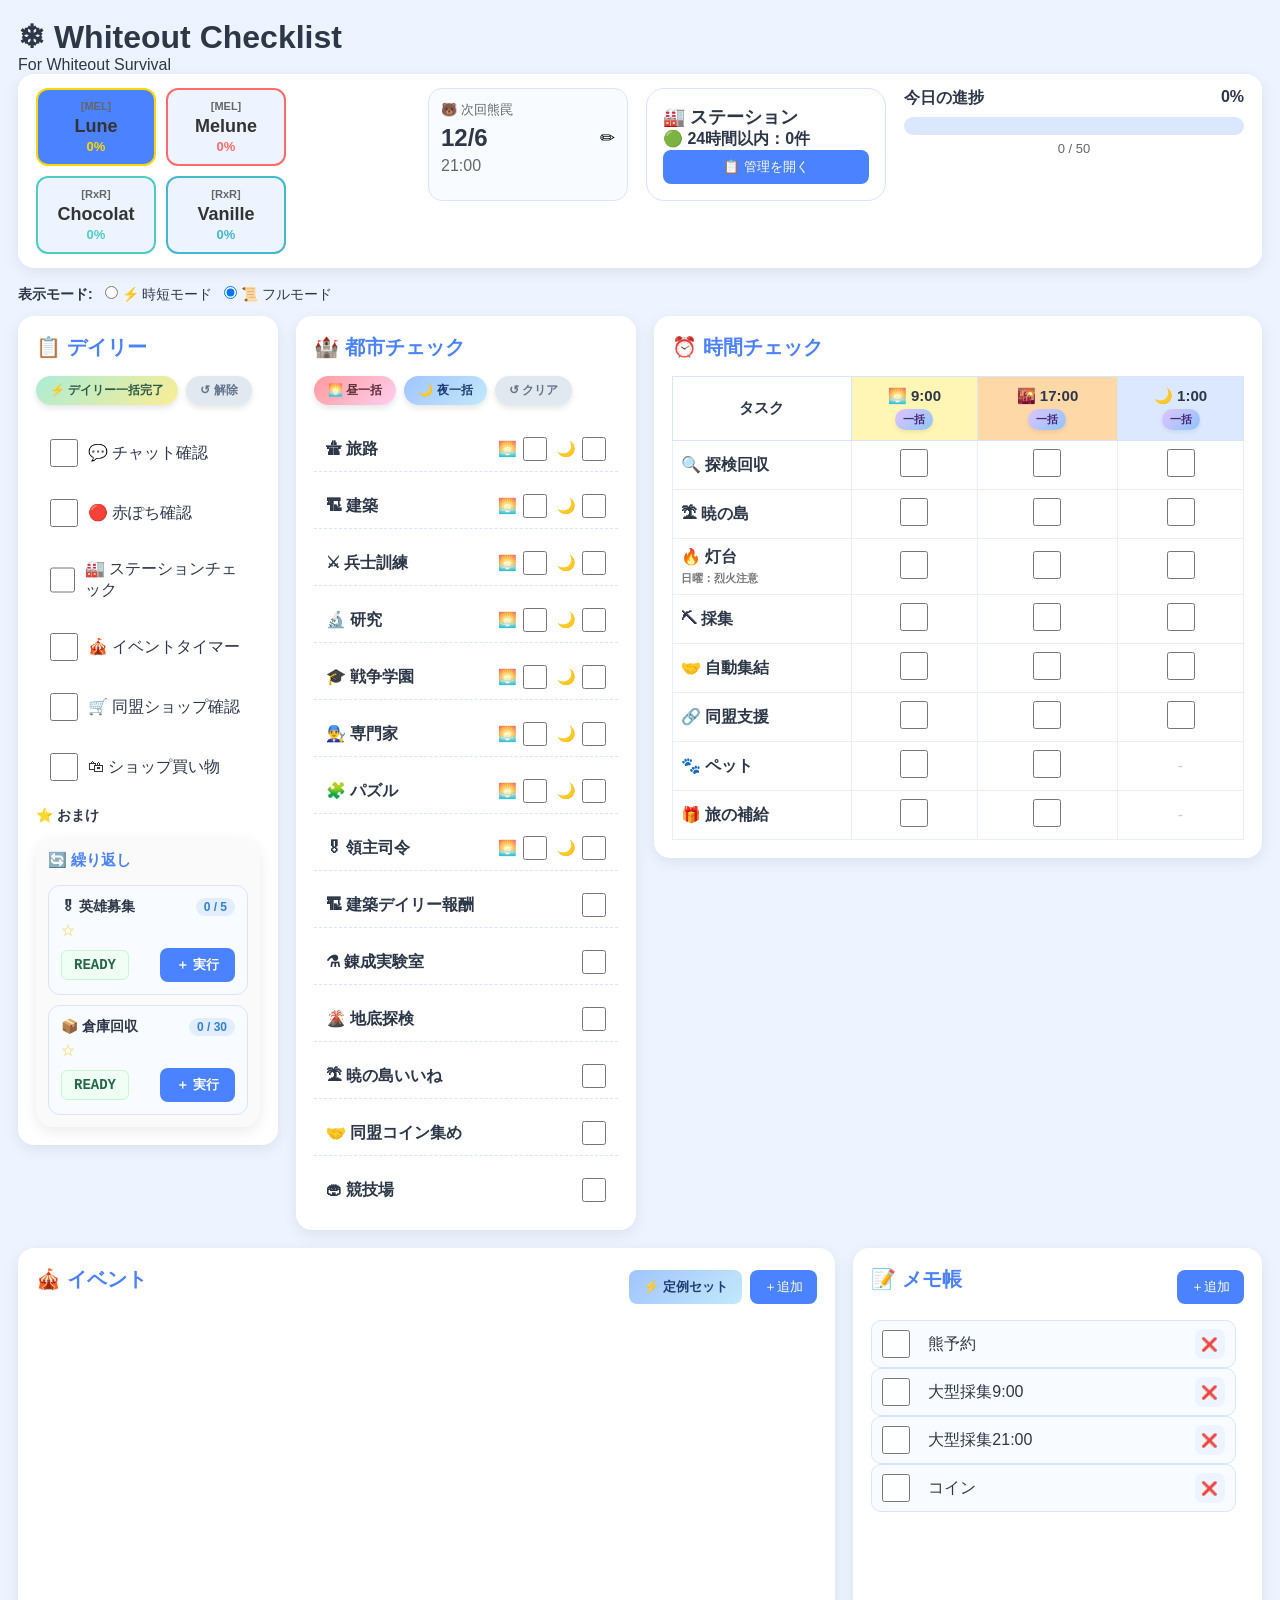
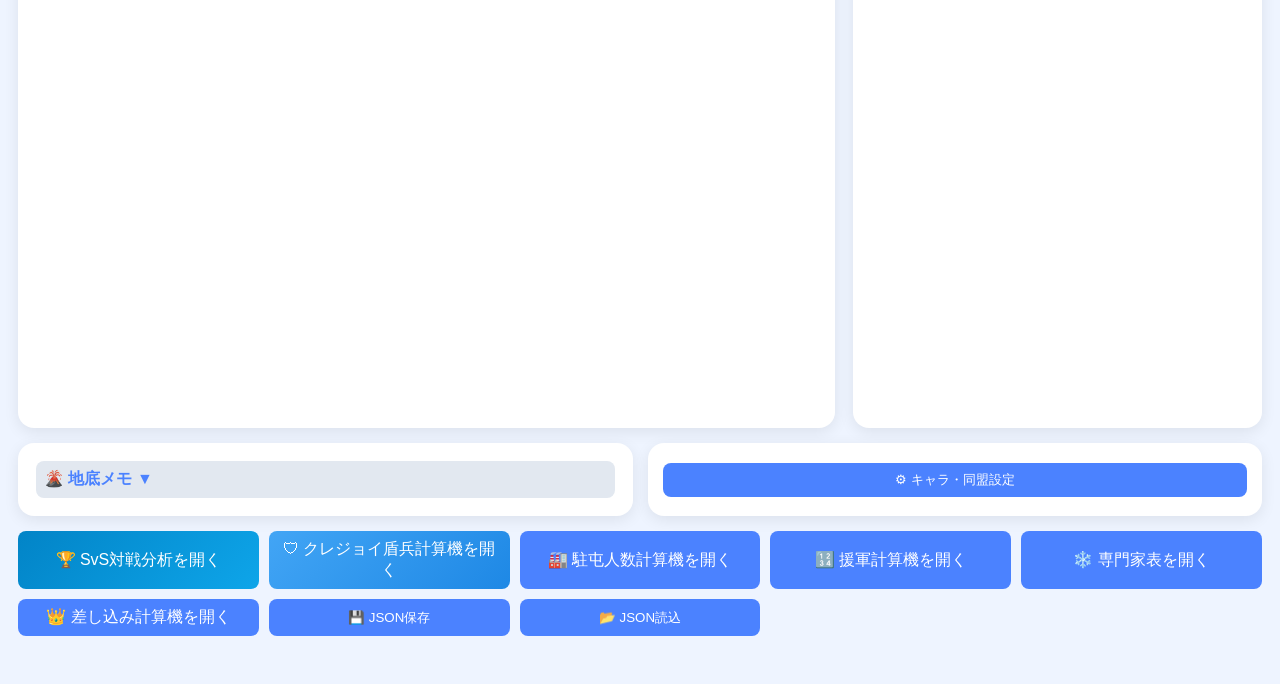
==== commit e3507ccf: "Update index.html" ====
--- a/index.html
+++ b/index.html
@@ -419,1650 +419,3 @@
 </body>
 
 </html>
-/* ==========================================
-   Whiteout Checklist V4.9
-   style.css (ピン留め固定＆ソート安定化対応)
-========================================== */
-
-:root{
-    --bg:#eef4ff;
-    --card:#ffffff;
-    --blue:#4b82ff;
-    --blue2:#6fa0ff;
-    --border:#d8e5ff;
-    --text:#2d3748;
-    --success:#53c26d;
-    --shadow: 0 4px 15px rgba(0,0,0,.08);
-    --radius:16px;
-}
-
-*{
-    margin:0;
-    padding:0;
-    box-sizing:border-box;
-}
-
-body{
-    background:var(--bg);
-    font-family: "Yu Gothic UI", "Segoe UI", sans-serif;
-    color:var(--text);
-    padding:18px;
-}
-
-.container{
-    max-width:1800px;
-    margin:auto;
-}
-
-/* HEADER */
-.top-header{
-    display:flex;
-    justify-content:space-between;
-    align-items:flex-start;
-    gap:20px;
-    background:var(--card);
-    border-radius:var(--radius);
-    padding:14px 18px;
-    margin-bottom:18px;
-    box-shadow:var(--shadow);
-}
-
-.character-bar{ display:flex; gap:10px; flex-wrap:wrap; }
-.character-btn{ width:120px; border:none; cursor:pointer; border-radius:12px; background:#edf4ff; padding:10px; transition:.2s; }
-.character-btn:hover{ transform:translateY(-2px); }
-.character-btn.active{ background:var(--blue); color:white; }
-.character-name{ font-size:15px; font-weight:bold; }
-.character-progress{ margin-top:4px; font-size:13px; opacity:.85; }
-
-.header-right{ display:flex; gap:18px; }
-.bear-card{ width:200px; border:1px solid var(--border); border-radius:14px; background:#f8fbff; padding:12px; }
-.bear-title{ font-size:13px; color:#666; }
-.bear-date-row{ margin-top:5px; display:flex; justify-content:space-between; align-items:center; }
-#bearDate{ font-size:24px; font-weight:bold; }
-#bearTime{ margin-top:5px; font-size:16px; color:#666; }
-.icon-btn{ border:none; background:none; cursor:pointer; font-size:18px; }
-
-.progress-card{ width:340px; }
-.progress-header{ display:flex; justify-content:space-between; margin-bottom:8px; font-weight:bold; }
-.progress-bar{ width:100%; height:18px; background:#dbe7ff; border-radius:999px; overflow:hidden; }
-.progress-fill{ width:0%; height:100%; background: linear-gradient(90deg, #53c26d, #87e49f); transition:.3s; }
-.progress-count{ margin-top:6px; text-align:center; font-size:13px; color:#666; }
-
-.dashboard{ display:grid; grid-template-columns: 260px 340px 1fr; gap:18px; align-items:start; }
-.card{ background:var(--card); border-radius:var(--radius); box-shadow:var(--shadow); padding:18px; }
-.card h2{ margin-bottom:15px; color:var(--blue); font-size:20px; }
-
-.task-container{ display:flex; flex-direction:column; gap:8px; }
-.task-item{ display:flex; align-items:center; gap:10px; padding:8px 10px; border-radius:10px; transition:.2s; cursor:pointer; }
-.task-item:hover{ background:#f5f9ff; }
-.task-item.checked{ background:#edf4ff; color:#888; text-decoration:line-through; }
-
-.time-table{ width:100%; border-collapse:collapse; }
-.time-table th{ padding:10px; border:1px solid var(--border); font-size:15px; }
-.time-table td{ border:1px solid #e8eefb; padding:8px; text-align:center; }
-.time-table td:first-child{ text-align:left; white-space:nowrap; font-weight:600; }
-
-.time9{ background:#fff5b5; }
-.time17{ background:#ffd8a8; }
-.time1{ background:#dce8ff; }
-.small-note{ display:block; margin-top:3px; font-size:11px; color:#777; }
-
-.repeat-card { margin-top: 12px; }
-.repeat-row { padding: 12px; margin-bottom: 10px; background: #f8fbff; border: 1px solid #d8e5ff; border-radius: 12px; }
-.repeat-row:last-child { margin-bottom: 0; }
-.repeat-header { display: flex; justify-content: space-between; align-items: center; margin-bottom: 6px; }
-.repeat-title { font-weight: bold; font-size: 14px; color: #2d3748; }
-.repeat-count-badge { font-size: 12px; background: #e2edff; color: #3182ce; padding: 2px 8px; border-radius: 12px; font-weight: bold; }
-.repeat-stars-row { color: #ffcf4a; font-size: 14px; letter-spacing: 2px; margin-bottom: 8px; word-break: break-all; }
-.repeat-bottom { display: flex; align-items: center; justify-content: space-between; gap: 10px; }
-.repeat-time { font-family: Consolas, Monaco, monospace; font-weight: bold; font-size: 14px; color: #e53e3e; background: #fff5f5; padding: 6px 12px; border-radius: 6px; border: 1px solid #fed7d7; }
-.repeat-time.ready { color: #276749; background: #f0fff4; border-color: #c6f6d5; }
-.repeat-add-btn { background: var(--blue); color: white; border: none; border-radius: 8px; padding: 8px 16px; font-size: 13px; font-weight: bold; cursor: pointer; transition: .2s; }
-.repeat-add-btn:hover { background: var(--blue2); }
-
-.bottom-area{ margin-top:18px; display:grid; grid-template-columns: 2fr 1fr; gap:18px; }
-.card-header{ display:flex; justify-content:space-between; align-items:center; margin-bottom:12px; }
-.primary-btn{ border:none; cursor:pointer; border-radius:8px; padding:8px 14px; background:var(--blue); color:white; }
-.primary-btn:hover{ background:var(--blue2); }
-.success-btn{ border:none; cursor:pointer; border-radius:8px; padding:8px 14px; background:var(--success); color:white; }
-.input-form{ display:flex; gap:8px; margin-bottom:12px; flex-wrap:wrap; }
-.input-form.hidden{ display:none !important; }
-.input-form input{ flex:1; min-width:140px; padding:8px; border:1px solid var(--border); border-radius:8px; }
-
-.event-container{ display:grid; grid-template-columns:repeat(2,1fr); gap:10px; }
-.event-item{ display:flex; justify-content:space-between; align-items:center; gap:12px; padding:12px 16px; margin-bottom:10px; border:1px solid #d7e4ff; border-radius:10px; background:#fff; transition: background 0.2s, border-color 0.2s; }
-.event-item.is-pinned { background: #fffdf0; border-color: #fbd38d; }
-.event-item.checked{ opacity:.55; }
-.event-left{ flex:1; }
-.event-title{ font-size:16px; font-weight:bold; margin-bottom:4px; display:flex; align-items:center; gap:6px; flex-wrap:wrap; }
-.pinned-tag { font-size: 11px; background: #feebc8; color: #c05621; border-radius: 6px; padding: 1px 6px; font-weight: bold; }
-.event-memo{ color:#666; font-size:13px; margin-top:2px; }
-.event-right{ display:flex; gap:6px; align-items:center; }
-.event-right button{ width:34px; height:34px; cursor:pointer; border-radius: 6px; border: 1px solid #e2e8f0; background: #f8fafc; }
-.event-right button:hover { background: #edf2f7; }
-.event-right button.pin-btn.active { background: #feebc8; border-color: #fbd38d; }
-.event-hidden{ opacity:0.4; filter:grayscale(100%); }
-.event-item.event-hidden .event-title { text-decoration: line-through; color: #94a3b8; }
-
-.officer-card{ display:flex; flex-direction:column; height:780px; }
-#officerContainer{ flex:1; overflow-y:auto; padding-right:8px; }
-.officer-item{ display:grid; grid-template-columns: 28px 1fr auto; gap:10px; align-items:center; padding:8px 10px; background:#f8fbff; border:1px solid var(--border); border-radius:10px; }
-.officer-item.checked{ opacity:.55; text-decoration:line-through; }
-.officer-delete{ width:30px; height:30px; border:none; border-radius:8px; cursor:pointer; background:#edf4ff; }
-.officer-delete:hover{ background:#dce8ff; }
-
-.station-card { background: white; border: 1px solid #d6e4ff; border-radius: 18px; padding: 16px; min-width: 240px; display: flex; flex-direction: column; justify-content: space-between; }
-.station-title{ font-weight:bold; font-size:18px; }
-.station-count{ font-size:16px; font-weight:bold; }
-
-.underground-card{ margin-top:18px; }
-.memo-button{ width:100%; text-align:left; padding:12px 16px; border:none; border-radius:10px; cursor:pointer; background:#edf4ff; color:var(--blue); font-weight:bold; font-size:16px; }
-.memo-button:hover{ background:#dce8ff; }
-.memo-body{ margin-top:12px; padding:14px; background:#f8fbff; border-radius:10px; }
-.memo-body.hidden{ display:none !important; }
-.memo-body pre{ white-space:pre-wrap; line-height:1.8; font-family: Consolas, "Yu Gothic UI", monospace; }
-
-::-webkit-scrollbar{ width:9px; }
-::-webkit-scrollbar-thumb{ background:#c8d8ff; border-radius:999px; }
-::-webkit-scrollbar-track{ background:transparent; }
-
-/* 🌸 可愛い一括ボタン */
-.quick-action-bar.cute-bar { display: flex; gap: 8px; margin-bottom: 14px; flex-wrap: wrap; }
-.quick-btn.cute-btn { border: none; border-radius: 20px; padding: 6px 14px; font-size: 12px; font-weight: bold; cursor: pointer; box-shadow: 0 3px 6px rgba(0,0,0,0.1); transition: all 0.2s ease; display: inline-flex; align-items: center; gap: 4px; }
-.quick-btn.cute-btn:hover { transform: translateY(-2px); box-shadow: 0 5px 10px rgba(0,0,0,0.15); }
-.quick-btn.cute-btn:active { transform: translateY(1px); }
-.quick-btn.cute-btn.daily-all { background: linear-gradient(135deg, #abecd6 0%, #fbed96 100%); color: #2d5a44; }
-.quick-btn.cute-btn.day { background: linear-gradient(135deg, #ff9a9e 0%, #fecfef 100%); color: #5a2e38; }
-.quick-btn.cute-btn.night { background: linear-gradient(135deg, #a1c4fd 0%, #c2e9fb 100%); color: #1e3c72; }
-.quick-btn.cute-btn.reset { background: #e2e8f0; color: #64748b; }
-
-.time-quick-btn { background: linear-gradient(135deg, #e0c3fc 0%, #8ec5fc 100%); border: none; border-radius: 12px; padding: 3px 8px; font-size: 11px; font-weight: bold; color: #4a2574; margin-top: 4px; cursor: pointer; box-shadow: 0 2px 4px rgba(0,0,0,0.08); transition: 0.2s; }
-.time-quick-btn:hover { transform: scale(1.05); }
-
-/* ⚡ 時短モード */
-body.short-mode .city-card,
-body.short-mode .bottom-area,
-body.short-mode .two-column-layout { display: none !important; }
-
-/* 🏷 イベントバッジ */
-.event-badge { font-size: 11px; font-weight: bold; padding: 2px 8px; border-radius: 12px; display: inline-block; }
-.event-badge.active { background: #ffe3e3; color: #e53e3e; }
-.event-badge.upcoming { background: #eef2ff; color: #4338ca; }
-.event-badge.ended { background: #f3f4f6; color: #9ca3af; }
-
-/* 🪟 定例セット モーダル ポップアップ (非表示クラスの確実化) */
-.hidden { display: none !important; }
-
-.modal-overlay { position: fixed; top: 0; left: 0; width: 100%; height: 100%; background: rgba(0, 0, 0, 0.4); display: flex; justify-content: center; align-items: center; z-index: 999; backdrop-filter: blur(2px); }
-.modal-overlay.hidden { display: none !important; }
-.modal-content { background: white; border-radius: 16px; padding: 20px; width: 90%; max-width: 540px; max-height: 85vh; overflow-y: auto; box-shadow: 0 10px 25px rgba(0,0,0,0.2); }
-.modal-header { display: flex; justify-content: space-between; align-items: center; margin-bottom: 15px; border-bottom: 2px solid #edf2f7; padding-bottom: 10px; }
-.modal-close-btn { background: none; border: none; font-size: 20px; cursor: pointer; color: #a0aec0; }
-
-.preset-group { margin-bottom: 16px; }
-.preset-group h4 { font-size: 13px; color: #4a5568; margin-bottom: 8px; }
-.preset-btn-grid { display: grid; grid-template-columns: repeat(2, 1fr); gap: 8px; }
-.preset-btn { background: #f7fafc; border: 1px solid #e2e8f0; border-radius: 10px; padding: 8px 12px; font-size: 13px; font-weight: bold; color: #2d3748; cursor: pointer; transition: 0.2s; text-align: left; }
-.preset-btn:hover { background: #edf2f7; border-color: #cbd5e0; }
-
-.time-select-grid { display: grid; grid-template-columns: repeat(3, 1fr); gap: 6px; }
-.time-select-btn { background: #ebf8ff; border: 1px solid #bee3f8; color: #2b6cb0; border-radius: 8px; padding: 8px; font-weight: bold; cursor: pointer; transition: 0.2s; font-size: 12px; text-align: center; }
-.time-select-btn:hover { background: #3182ce; color: white; }
-
-/* ==========================================
-   🏰 都市チェック用デザインバランス調整
-========================================== */
-
-.city-card {
-    align-self: start;
-}
-
-.city-item {
-    display: flex;
-    align-items: center;
-    justify-content: space-between;
-    gap: 12px;
-    padding: 10px 12px !important;
-    margin-bottom: 4px;
-    border-bottom: 1px dashed var(--border);
-}
-
-.city-item:last-child {
-    border-bottom: none;
-    margin-bottom: 0;
-}
-
-.city-label {
-    flex: 1;
-    font-size: 16px !important;
-    font-weight: 600;
-    color: var(--text);
-}
-
-.city-check {
-    display: flex;
-    align-items: center;
-    gap: 6px;
-    font-size: 15px !important;
-}
-
-/* ==========================================
-   ☑ 大きくて押しやすいチェックボックス設定
-========================================== */
-
-.task-item input[type="checkbox"],
-.event-item input[type="checkbox"],
-.officer-item input[type="checkbox"],
-.time-table input[type="checkbox"] {
-    width: 28px !important;
-    height: 28px !important;
-    cursor: pointer;
-    accent-color: var(--blue);
-    border-radius: 6px;
-    transition: transform 0.1s ease;
-}
-
-.city-check input[type="checkbox"] {
-    width: 24px !important;
-    height: 24px !important;
-    cursor: pointer;
-    accent-color: var(--blue);
-    border-radius: 5px;
-}
-
-input[type="checkbox"]:active {
-    transform: scale(0.92);
-}
-
-.task-item, .event-item {
-    padding: 12px 14px !important;
-}
-
-@media (max-width:1200px){ .dashboard, .bottom-area { grid-template-columns:1fr; } }
-@media (max-width:700px){ body{ padding:10px; } .preset-btn-grid { grid-template-columns: 1fr; } }
-/* ==========================================
-   Whiteout Checklist 
-   data.js
-========================================== */
-
-
-// ==========================================
-// キャラクター設定 (SettingManager)
-// ==========================================
-
-const SettingManager = {
-    // 現在の設定を取得する
-    get: function() {
-        const saved = localStorage.getItem("ws_settings");
-        if (saved) {
-            try {
-                return JSON.parse(saved);
-            } catch (e) {
-                console.error("設定の読み込みに失敗しました", e);
-            }
-        }
-        // 初回起動時や設定がない時のデフォルト値
-        return {
-            characters: ["Lune", "Melune", "Chocolat", "Vanille"],
-            alliances: {
-                Lune: "MEL",
-                Melune: "MEL",
-                Chocolat: "RxR",
-                Vanille: "RxR"
-            }
-        };
-    },
-    // 設定を保存して画面を更新する
-    save: function(data) {
-        localStorage.setItem("ws_settings", JSON.stringify(data));
-        location.reload(); 
-    }
-};
-
-// ==========================================
-// デイリー
-// ==========================================
-
-const DAILY_TASKS = [
-
-    {
-        id: "daily_chat",
-        label: "💬 チャット確認"
-    },
-
-    {
-        id: "daily_red",
-        label: "🔴 赤ぽち確認"
-    },
-
-    {
-        id: "daily_station",
-        label: "🏭 ステーションチェック"
-    },
-
-    {
-        id: "daily_event",
-        label: "🎪 イベントタイマー"
-    },
-
-    {
-        id: "daily_union",
-        label: "🛒 同盟ショップ確認"
-    },
-
-    {
-        id: "daily_shop",
-        label: "🛍 ショップ買い物"
-    }
-
-];
-
-
-// ==========================================
-// 都市チェック
-// ==========================================
-
-const CITY_TASKS = [
-
-    {
-        id: "city_route",
-        label: "🛣 旅路",
-        double: true
-    },
-
-    {
-        id: "city_build",
-        label: "🏗 建築",
-        double: true
-    },
-
-    {
-        id: "city_train",
-        label: "⚔ 兵士訓練",
-        double: true
-    },
-
-    {
-        id: "city_research",
-        label: "🔬 研究",
-        double: true
-    },
-
-    {
-        id: "city_school",
-        label: "🎓 戦争学園",
-        double: true
-    },
-
-    {
-        id: "city_specialist",
-        label: "👨‍🔧 専門家",
-        double: true
-    },
-
-    {
-        id: "city_puzzle",
-        label: "🧩 パズル",
-        double: true
-    },
-
-    {
-        id: "city_commander",
-        label: "🎖 領主司令",
-        double: true
-    },
-
-    {
-        id: "city_build_daily",
-        label: "🏗 建築デイリー報酬"
-    },
-
-    {
-        id: "city_lab",
-        label: "⚗ 錬成実験室"
-    },
-
-    {
-        id: "city_underground",
-        label: "🌋 地底探検"
-    },
-
-    {
-        id: "city_island",
-        label: "🏝 暁の島いいね"
-    },
-
-    {
-        id: "city_alliance_coin",
-        label: "🤝 同盟コイン集め"
-    },
-
-    {
-        id: "city_arena",
-        label: "🏟 競技場"
-    }
-
-];
-
-// ==========================================
-// 時間チェック
-// ==========================================
-
-const TIME_GROUPS = [
-
-    {
-        id: "9",
-        title: "🌅 9:00",
-        className: "time9"
-    },
-
-    {
-        id: "17",
-        title: "🌇 17:00",
-        className: "time17"
-    },
-
-    {
-        id: "1",
-        title: "🌙 1:00",
-        className: "time1"
-    }
-
-];
-
-const TIME_TASKS = [
-
-    {
-        id: "search",
-        label: "🔍 探検回収",
-        times: ["9","17","1"]
-    },
-
-    {
-        id: "island",
-        label: "🏝 暁の島",
-        times: ["9","17","1"]
-    },
-
-    {
-        id: "fire",
-        label: "🔥 灯台",
-        note: "日曜：烈火注意",
-        times: ["9","17","1"]
-    },
-
-    {
-        id: "mine",
-        label: "⛏ 採集",
-        times: ["9","17","1"]
-    },
-
-    {
-        id: "rally",
-        label: "🤝 自動集結",
-        times: ["9","17","1"]
-    },
-
-    {
-        id: "help",
-        label: "🔗 同盟支援",
-        times: ["9","17","1"]
-    },
-
-    {
-        id: "pet",
-        label: "🐾 ペット",
-        times: ["9","17"]
-    },
-
-    {
-        id: "supply",
-        label: "🎁 旅の補給",
-        times: ["9","17"]
-    }
-
-];
-
-// ==========================================
-// 初期幹部メニュー (メモ帳)
-// ==========================================
-
-const DEFAULT_OFFICERS = [
-
-    "熊予約",
-
-    "大型採集9:00",
-
-    "大型採集21:00",
-
-    "コイン"
-
-];
-
-// ==========================================
-// 熊罠
-// ==========================================
-
-// 基準日
-const BEAR_START = "2026-07-31";
-
-// 開催間隔（日）
-const BEAR_INTERVAL = 2;
-
-// デフォルト時間
-const DEFAULT_BEAR_TIME = "21:00";
-
-// ==========================================
-// LocalStorage
-// ==========================================
-
-const STORAGE = {
-
-    character: "ws_current_character",
-
-    events: "ws_events",
-
-    lastReset: "ws_last_reset",
-
-    backup: "ws_backup"
-
-};
-// data.js の最後に追加
-
-// 一括完了用のタスクIDリストを取得する関数
-function getQuickTaskIds(timeGroupId = null) {
-    if (timeGroupId) {
-        return TIME_TASKS
-            .filter(t => !t.times || t.times.includes(timeGroupId))
-            .map(t => `time_${timeGroupId}_${t.id}`);
-    }
-    return DAILY_TASKS.map(t => t.id);
-}
-/* ==========================================
-   Whiteout Checklist V4.9 (Fix: Event Pin & Sort)
-   script.js
-========================================== */
-
-const STORAGE_INTERVALS = [
-    0.5, 1, 1.5, 2.5, 5, 10, 10, 10, 10, 20, 
-    30, 45, 60, 60, 72, 108, 108, 108, 108, 120, 
-    120, 120, 120, 120, 120, 120, 120, 120, 120, 120
-];
-
-const NENSO_DEFAULT_TIMES = {
-    "Lune": "14:00",
-    "Melune": "11:00",
-    "Chocolat": "20:00",
-    "Vanille": "23:00"
-};
-
-let currentCharacter = localStorage.getItem("ws_current_character") || "Lune";
-
-function checkDailyReset() {
-    const lastResetStr = localStorage.getItem("ws_last_reset_date");
-    const now = new Date();
-
-    let resetTime = new Date();
-    resetTime.setHours(9, 0, 0, 0);
-
-    if (now < resetTime) {
-        resetTime.setDate(resetTime.getDate() - 1);
-    }
-
-    const resetTimeISO = resetTime.toISOString();
-
-    if (!lastResetStr || new Date(lastResetStr).getTime() < resetTime.getTime()) {
-        Object.keys(localStorage).forEach(key => {
-            if (key === "wsStationManagerStateV4" || key.startsWith("ws_station") || key.startsWith("wh_expert_")) {
-                return;
-            }
-
-            if (key === "officer_list") {
-                try {
-                    let officers = JSON.parse(localStorage.getItem("officer_list") || "[]");
-                    officers = officers.map(o => ({ ...o, checked: false }));
-                    localStorage.setItem("officer_list", JSON.stringify(officers));
-                } catch (e) {}
-                return;
-            }
-
-            if (
-                key.includes("_hide_") ||
-                key.startsWith("ws_") ||
-                key.includes("_list") ||
-                key.endsWith("_bear_time") ||
-                key.endsWith("_storage_time") ||
-                key.endsWith("_hero_time")
-            ) {
-                return;
-            }
-            localStorage.removeItem(key);
-        });
-
-        localStorage.setItem("ws_last_reset_date", resetTimeISO);
-    }
-}
-
-function init() {
-    checkDailyReset();
-    renderCharacters();
-    renderBear();
-    renderStationSummary();
-    renderDaily();
-    renderCity();
-    renderTime();
-    renderRepeat();
-    renderEvents();
-    renderOfficers();
-    updateProgress();
-    setupEvents();
-    applyModeState();
-}
-
-document.addEventListener("DOMContentLoaded", init);
-
-function getItemLabel(item) {
-    if (typeof item === "string") return item;
-    return item ? (item.label || item.name || item.title || "") : "";
-}
-
-function getCharProgressPercent(charName) {
-    let total = 0, checked = 0;
-    const isChecked = (id) => localStorage.getItem(`${charName}_${id}`) === "1";
-
-    DAILY_TASKS.forEach(t => { 
-        total++; 
-        if (isChecked(t.id)) checked++; 
-    });
-
-    CITY_TASKS.forEach(t => {
-        if (t.double) {
-            total += 2;
-            if (isChecked(`${t.id}_am`)) checked++;
-            if (isChecked(`${t.id}_pm`)) checked++;
-        } else {
-            total++;
-            if (isChecked(t.id)) checked++;
-        }
-    });
-
-    TIME_TASKS.forEach(task => {
-        TIME_GROUPS.forEach(group => {
-            const supported = task.times ? task.times.includes(group.id) : true;
-            if (!supported) return;
-
-            total++;
-            if (isChecked(`time_${group.id}_${task.id}`)) {
-                checked++;
-            }
-        });
-    });
-
-    return total === 0 ? 0 : Math.round((checked / total) * 100);
-}
-
-function renderCharacters() {
-    const container = document.getElementById("characterBar");
-    if (!container) return;
-    container.innerHTML = "";
-
-    const settings = SettingManager.get();
-    const characters = settings.characters;
-    const alliances = settings.alliances;
-    const colors = ["#FFD700", "#FF6B6B", "#4ECDC4", "#45B7D1", "#96CEB4", "#FFEEAD"];
-
-    characters.forEach((char, index) => {
-        const btn = document.createElement("button");
-        const isMain = (index === 0);
-        const isActive = (char === currentCharacter);
-        const color = colors[index % colors.length];
-
-        btn.className = `character-btn ${isActive ? "active" : ""}`;
-        btn.style.borderColor = isMain ? "#FFD700" : color;
-        btn.style.borderWidth = "2px";
-        btn.style.borderStyle = "solid";
-        btn.style.borderRadius = "12px";
-        btn.style.padding = "10px";
-        btn.style.minWidth = "100px";
-
-        const alliance = alliances[char] || "無所属";
-        const charPercent = getCharProgressPercent(char);
-
-        btn.innerHTML = `
-            <div style="font-size:11px; font-weight:bold; color:#666; margin-bottom:4px;">[${alliance}]</div>
-            <div style="font-size:18px; font-weight:900; color:#333; margin-bottom:2px;">${char}</div>
-            <div style="font-size:13px; font-weight:bold; color:${color};">${charPercent}%</div>
-        `;
-        
-        btn.onclick = () => {
-            currentCharacter = char;
-            localStorage.setItem(STORAGE?.character || "ws_current_character", char);
-            init();
-        };
-        
-        container.appendChild(btn);
-    });
-}
-
-function renderBear() {
-    const dateEl = document.getElementById("bearDate");
-    const timeEl = document.getElementById("bearTime");
-    if (!dateEl || !timeEl) return;
-
-    const savedTime = localStorage.getItem(`${currentCharacter}_bear_time`) || DEFAULT_BEAR_TIME;
-    timeEl.textContent = savedTime;
-
-    const start = new Date(BEAR_START);
-    const today = new Date();
-    today.setHours(0, 0, 0, 0);
-
-    let next = new Date(start);
-    while (next < today) {
-        next.setDate(next.getDate() + BEAR_INTERVAL);
-    }
-
-    dateEl.textContent = `${next.getMonth() + 1}/${next.getDate()}`;
-}
-
-function renderDaily() {
-    const container = document.getElementById("dailyContainer");
-    if (!container) return;
-    container.innerHTML = "";
-
-    const headerDiv = document.createElement("div");
-    headerDiv.className = "quick-action-bar cute-bar";
-    headerDiv.innerHTML = `
-        <button class="quick-btn cute-btn daily-all" onclick="completeAllDaily(true)">⚡ デイリー一括完了</button>
-        <button class="quick-btn cute-btn reset" onclick="completeAllDaily(false)">↺ 解除</button>
-    `;
-    container.appendChild(headerDiv);
-
-    DAILY_TASKS.forEach(task => {
-        const checked = localStorage.getItem(`${currentCharacter}_${task.id}`) === "1";
-        const label = document.createElement("label");
-        label.className = `task-item ${checked ? "checked" : ""}`;
-        label.innerHTML = `
-            <input type="checkbox" ${checked ? "checked" : ""} onchange="toggleTask('${task.id}', this.checked)">
-            <span>${getItemLabel(task)}</span>
-        `;
-        container.appendChild(label);
-    });
-}
-
-function completeAllDaily(state) {
-    DAILY_TASKS.forEach(task => {
-        localStorage.setItem(`${currentCharacter}_${task.id}`, state ? "1" : "0");
-    });
-    renderDaily();
-    updateProgress();
-}
-
-function renderCity() {
-    const container = document.getElementById("cityContainer");
-    if (!container) return;
-    container.innerHTML = "";
-
-    const headerDiv = document.createElement("div");
-    headerDiv.className = "quick-action-bar cute-bar";
-    headerDiv.innerHTML = `
-        <button class="quick-btn cute-btn day" onclick="completeCityByTime('am', true)">🌅 昼一括</button>
-        <button class="quick-btn cute-btn night" onclick="completeCityByTime('pm', true)">🌙 夜一括</button>
-        <button class="quick-btn cute-btn reset" onclick="resetCityDouble()">↺ クリア</button>
-    `;
-    container.appendChild(headerDiv);
-
-    CITY_TASKS.forEach(task => {
-        const div = document.createElement("div");
-        div.className = "city-item";
-
-        if (task.double) {
-            const checkedAM = localStorage.getItem(`${currentCharacter}_${task.id}_am`) === "1";
-            const checkedPM = localStorage.getItem(`${currentCharacter}_${task.id}_pm`) === "1";
-            div.innerHTML = `
-                <span class="city-label">${getItemLabel(task)}</span>
-                <div style="display:flex; gap:10px;">
-                    <label class="city-check">🌅 <input type="checkbox" ${checkedAM ? "checked" : ""} onchange="toggleTask('${task.id}_am', this.checked)"></label>
-                    <label class="city-check">🌙 <input type="checkbox" ${checkedPM ? "checked" : ""} onchange="toggleTask('${task.id}_pm', this.checked)"></label>
-                </div>
-            `;
-        } else {
-            const checked = localStorage.getItem(`${currentCharacter}_${task.id}`) === "1";
-            div.innerHTML = `
-                <span class="city-label">${getItemLabel(task)}</span>
-                <label class="city-check"><input type="checkbox" ${checked ? "checked" : ""} onchange="toggleTask('${task.id}', this.checked)"></label>
-            `;
-        }
-        container.appendChild(div);
-    });
-}
-
-function completeCityByTime(timeType, state) {
-    CITY_TASKS.forEach(task => {
-        if (task.double) {
-            localStorage.setItem(`${currentCharacter}_${task.id}_${timeType}`, state ? "1" : "0");
-        }
-    });
-    renderCity();
-    updateProgress();
-}
-
-function resetCityDouble() {
-    CITY_TASKS.forEach(task => {
-        if (task.double) {
-            localStorage.setItem(`${currentCharacter}_${task.id}_am`, "0");
-            localStorage.setItem(`${currentCharacter}_${task.id}_pm`, "0");
-        }
-    });
-    renderCity();
-    updateProgress();
-}
-
-function renderTime() {
-    const container = document.getElementById("timeContainer");
-    if (!container) return;
-
-    let html = `<table class="time-table"><thead><tr><th>タスク</th>`;
-    TIME_GROUPS.forEach(g => {
-        html += `<th class="${g.className || ""}">
-            <div>${g.title}</div>
-            <button class="time-quick-btn" onclick="completeTimeGroup('${g.id}', true)">一括</button>
-        </th>`;
-    });
-    html += `</tr></thead><tbody>`;
-
-    TIME_TASKS.forEach(task => {
-        html += `<tr><td>${getItemLabel(task)}${task.note ? `<span class="small-note">${task.note}</span>` : ""}</td>`;
-        TIME_GROUPS.forEach(g => {
-            const isSupported = task.times ? task.times.includes(g.id) : true;
-            if (isSupported) {
-                const key = `time_${g.id}_${task.id}`;
-                const checked = localStorage.getItem(`${currentCharacter}_${key}`) === "1";
-                html += `<td><input type="checkbox" ${checked ? "checked" : ""} onchange="toggleTask('${key}', this.checked)"></td>`;
-            } else {
-                html += `<td style="color:#ccc;">-</td>`;
-            }
-        });
-        html += `</tr>`;
-    });
-
-    html += `</tbody></table>`;
-    container.innerHTML = html;
-}
-
-function completeTimeGroup(groupId, state) {
-    TIME_TASKS.forEach(task => {
-        const isSupported = task.times ? task.times.includes(groupId) : true;
-        if (isSupported) {
-            const key = `time_${groupId}_${task.id}`;
-            localStorage.setItem(`${currentCharacter}_${key}`, state ? "1" : "0");
-        }
-    });
-    renderTime();
-    updateProgress();
-}
-
-function renderRepeat() {
-    const container = document.getElementById("repeatContainer");
-    if (!container) return;
-    container.innerHTML = "";
-
-    const tasks = [
-        { id: "repeat_hero", icon: "🎖", label: "英雄募集", max: 5 },
-        { id: "repeat_storage", icon: "📦", label: "倉庫回収", max: 30 }
-    ];
-
-    tasks.forEach(task => {
-        const count = Number(localStorage.getItem(`${currentCharacter}_${task.id}`) || 0);
-        const nextTimeStr = localStorage.getItem(`${currentCharacter}_${task.id}_time`) || "--:--";
-
-        const div = document.createElement("div");
-        div.className = "repeat-row";
-        
-        const stars = "★".repeat(Math.min(count, 10)) + (count > 10 ? ` +${count - 10}` : "");
-
-        let timeDisplay = nextTimeStr;
-        let isReady = false;
-
-        if (nextTimeStr && nextTimeStr !== "--:--") {
-            const now = new Date();
-            let targetDate = new Date(nextTimeStr);
-            if (isNaN(targetDate.getTime())) {
-                const parts = nextTimeStr.split(":");
-                if (parts.length >= 2) {
-                    targetDate = new Date();
-                    targetDate.setHours(Number(parts[0]), Number(parts[1]), Number(parts[2] || 0), 0);
-                }
-            }
-
-            const diffMs = targetDate - now;
-            if (!isNaN(diffMs)) {
-                if (diffMs <= 0) {
-                    timeDisplay = "READY";
-                    isReady = true;
-                } else {
-                    const totalSec = Math.ceil(diffMs / 1000);
-                    const h = Math.floor(totalSec / 3600);
-                    const m = Math.floor((totalSec % 3600) / 60);
-                    const s = totalSec % 60;
-
-                    const pad = (n) => String(n).padStart(2, '0');
-                    timeDisplay = h > 0 ? `${h}:${pad(m)}:${pad(s)}` : `${m}:${pad(s)}`;
-                }
-            }
-        } else {
-            timeDisplay = "READY";
-            isReady = true;
-        }
-
-        div.innerHTML = `
-            <div class="repeat-header">
-                <div class="repeat-title">${task.icon} ${task.label}</div>
-                <div class="repeat-count-badge">${count} / ${task.max}</div>
-            </div>
-            <div class="repeat-stars-row">${stars || "☆"}</div>
-            <div class="repeat-bottom">
-                <div class="repeat-time ${isReady ? 'ready' : ''}">${timeDisplay}</div>
-                <button class="repeat-add-btn" onclick="addRepeat('${task.id}', ${task.max})">＋ 実行</button>
-            </div>
-        `;
-        container.appendChild(div);
-    });
-}
-
-function addRepeat(id, maxCount) {
-    let count = Number(localStorage.getItem(`${currentCharacter}_${id}`) || 0);
-    if (count >= maxCount) return;
-
-    count++;
-    localStorage.setItem(`${currentCharacter}_${id}`, count);
-
-    let minutesToAdd = 5;
-    if (id === "repeat_storage") {
-        minutesToAdd = STORAGE_INTERVALS[count - 1] || 120;
-    }
-
-    const next = new Date();
-    next.setSeconds(next.getSeconds() + Math.round(minutesToAdd * 60));
-
-    localStorage.setItem(
-        `${currentCharacter}_${id}_time`,
-        next.toLocaleTimeString([], { hour: "2-digit", minute: "2-digit" })
-    );
-
-    renderRepeat();
-    updateProgress();
-}
-
-function toggleTask(id, checked) {
-    localStorage.setItem(`${currentCharacter}_${id}`, checked ? "1" : "0");
-    renderDaily();
-    renderCity();
-    renderTime();
-    updateProgress();
-}
-
-function updateProgress() {
-    let total = 0, checked = 0;
-    const isChecked = (id) => localStorage.getItem(`${currentCharacter}_${id}`) === "1";
-
-    DAILY_TASKS.forEach(t => { 
-        total++; 
-        if (isChecked(t.id)) checked++; 
-    });
-
-    CITY_TASKS.forEach(t => {
-        if (t.double) {
-            total += 2;
-            if (isChecked(`${t.id}_am`)) checked++;
-            if (isChecked(`${t.id}_pm`)) checked++;
-        } else {
-            total++;
-            if (isChecked(t.id)) checked++;
-        }
-    });
-
-    TIME_TASKS.forEach(task => {
-        TIME_GROUPS.forEach(group => {
-            const supported = task.times ? task.times.includes(group.id) : true;
-            if (!supported) return;
-
-            total++;
-            if (isChecked(`time_${group.id}_${task.id}`)) {
-                checked++;
-            }
-        });
-    });
-
-    const percent = total === 0 ? 0 : Math.round((checked / total) * 100);
-
-    const fill = document.getElementById("progressFill");
-    const percentEl = document.getElementById("progressPercent");
-    const countEl = document.getElementById("progressCount");
-
-    if (fill) fill.style.width = `${percent}%`;
-    if (percentEl) percentEl.textContent = `${percent}%`;
-    if (countEl) countEl.textContent = `${checked} / ${total}`;
-
-    const charProg = document.getElementById(`prog_${currentCharacter}`);
-    if (charProg) charProg.textContent = `${percent}%`;
-}
-
-function renderStationSummary() {
-    const el = document.getElementById("stationToday");
-    if (!el) return;
-
-    const settings = SettingManager.get();
-    const alliance = settings.alliances[currentCharacter] || "MEL";
-
-    const urgent = Number(localStorage.getItem(`ws_station_${alliance}_now`) || 0);
-    const today = Number(localStorage.getItem(`ws_station_${alliance}_today`) || 0);
-
-    if (urgent > 0) {
-        el.innerHTML = `🔴 今すぐ閉鎖：${urgent}件<br>🟡 24時間以内：${today}件`;
-    } else {
-        el.innerHTML = `🟢 24時間以内：${today}件`;
-    }
-}
-
-function renderEvents() {
-    const container = document.getElementById("eventContainer");
-    if (!container) return;
-    
-    let events = JSON.parse(localStorage.getItem(STORAGE?.events || "ws_events") || "null");
-    if (!events || events.length === 0) {
-        events = typeof DEFAULT_EVENTS !== "undefined" ? DEFAULT_EVENTS : [];
-    }
-
-    // 元の配列を破壊しないように非破壊的ソートを実行
-    const sortedEvents = [...events].sort((a, b) => {
-        const aPinned = !!a.isPinned;
-        const bPinned = !!b.isPinned;
-        
-        if (aPinned !== bPinned) {
-            return aPinned ? -1 : 1;
-        }
-
-        const aDate = a.endDate ? new Date(a.endDate + "T23:59:59").getTime() : Infinity;
-        const bDate = b.endDate ? new Date(b.endDate + "T23:59:59").getTime() : Infinity;
-
-        if (aDate !== bDate) {
-            return aDate - bDate;
-        }
-
-        return 0;
-    });
-
-    container.innerHTML = sortedEvents.map((e, index) => {
-        const eventId = e.id ? String(e.id) : `evt_${index}_${e.title}`;
-        const hideKey = `${currentCharacter}_hide_event_${eventId}`;
-        const isHidden = localStorage.getItem(hideKey) === "1";
-        const checkKey = `${currentCharacter}_check_event_${eventId}`;
-        const isChecked = localStorage.getItem(checkKey) === "1";
-        const isPinned = !!e.isPinned;
-
-        let dateBadge = "";
-        if (e.startDate && e.endDate) {
-            const start = new Date(e.startDate + "T00:00:00");
-            const end = new Date(e.endDate + "T23:59:59");
-            const now = new Date();
-
-            const startFormat = `${start.getMonth()+1}/${start.getDate()}`;
-            const endFormat = `${end.getMonth()+1}/${end.getDate()}`;
-
-            const todayStart = new Date(now.getFullYear(), now.getMonth(), now.getDate());
-            const endDayStart = new Date(end.getFullYear(), end.getMonth(), end.getDate());
-
-            const diffDays = Math.round((endDayStart - todayStart) / (1000 * 60 * 60 * 24));
-
-            if (now < start) {
-                dateBadge = `<span class="event-badge upcoming">📅 ${startFormat}〜${endFormat} (予告)</span>`;
-            } else if (now <= end) {
-                if (diffDays === 0) {
-                    dateBadge = `<span class="event-badge active" style="background:#ff4d4f; color:#fff;">🔥 本日最終日 (今日まで！)</span>`;
-                } else {
-                    dateBadge = `<span class="event-badge active">🔥 開催中 (あと${diffDays}日)</span>`;
-                }
-            } else {
-                dateBadge = `<span class="event-badge ended">⌛ 終了</span>`;
-            }
-        }
-
-        return `
-            <div class="event-item ${isHidden ? "event-hidden" : ""} ${isChecked ? "checked" : ""} ${isPinned ? "is-pinned" : ""}" data-id="${eventId}">
-                <div class="event-left" style="display:flex; align-items:center; gap:8px;">
-                    <input type="checkbox" ${isChecked ? "checked" : ""} onchange="toggleEventCheck('${eventId}', this.checked)">
-                    <div>
-                        <div class="event-title">
-                            ${isPinned ? '<span class="pinned-tag">📌 固定</span>' : ''}
-                            ${escapeHtml(e.title)} ${dateBadge}
-                        </div>
-                        ${e.memo ? `<div class="event-memo">⏰ ${escapeHtml(e.memo)}</div>` : ""}
-                    </div>
-                </div>
-                <div class="event-right">
-                    <button type="button" class="pin-btn ${isPinned ? "active" : ""}" onclick="togglePinEvent('${eventId}')" title="${isPinned ? "固定解除" : "一番上に固定"}">📌</button>
-                    <button type="button" onclick="editEvent('${eventId}')" title="編集">✏️</button>
-                    <button type="button" onclick="toggleHideEvent('${eventId}')" title="目隠し">${isHidden ? "👁" : "🙈"}</button>
-                    <button type="button" onclick="deleteEvent('${eventId}')" title="削除">❌</button>
-                </div>
-            </div>
-        `;
-    }).join("");
-    initListSortable();
-}
-
-function togglePinEvent(eventId) {
-    let events = JSON.parse(localStorage.getItem(STORAGE?.events || "ws_events") || "[]");
-    const eventObj = events.find((e, index) => {
-        const id = e.id ? String(e.id) : `evt_${index}_${e.title}`;
-        return id === String(eventId);
-    });
-
-    if (eventObj) {
-        eventObj.isPinned = !eventObj.isPinned;
-        localStorage.setItem(STORAGE?.events || "ws_events", JSON.stringify(events));
-        renderEvents();
-    }
-}
-
-function editEvent(eventId) {
-    let events = JSON.parse(localStorage.getItem(STORAGE?.events || "ws_events") || "[]");
-    const eventObj = events.find((e, index) => {
-        const id = e.id ? String(e.id) : `evt_${index}_${e.title}`;
-        return id === String(eventId);
-    });
-
-    if (!eventObj) return;
-
-    const newTitle = prompt("イベント名を修正:", eventObj.title);
-    if (newTitle === null) return;
-    
-    const trimmedTitle = newTitle.trim();
-    if (!trimmedTitle) {
-        alert("イベント名を入力してください。");
-        return;
-    }
-
-    const newMemo = prompt("備考・時間を修正 (任意):", eventObj.memo || "");
-    if (newMemo === null) return;
-
-    eventObj.title = trimmedTitle;
-    eventObj.memo = newMemo.trim();
-
-    localStorage.setItem(STORAGE?.events || "ws_events", JSON.stringify(events));
-    renderEvents();
-}
-
-function toggleEventCheck(eventId, checked) {
-    const checkKey = `${currentCharacter}_check_event_${eventId}`;
-    localStorage.setItem(checkKey, checked ? "1" : "0");
-    renderEvents();
-}
-
-function toggleHideEvent(eventId) {
-    const hideKey = `${currentCharacter}_hide_event_${eventId}`;
-    const isHidden = localStorage.getItem(hideKey) === "1";
-    
-    if (isHidden) {
-        localStorage.removeItem(hideKey);
-    } else {
-        localStorage.setItem(hideKey, "1");
-    }
-    
-    renderEvents();
-}
-
-function deleteEvent(eventId) {
-    let events = JSON.parse(localStorage.getItem(STORAGE?.events || "ws_events") || "[]");
-    events = events.filter((e, index) => {
-        const id = e.id ? String(e.id) : `evt_${index}_${e.title}`;
-        return id !== String(eventId);
-    });
-    localStorage.setItem(STORAGE?.events || "ws_events", JSON.stringify(events));
-    renderEvents();
-}
-
-function escapeHtml(text) {
-    return String(text)
-        .replaceAll("&", "&amp;")
-        .replaceAll("<", "&lt;")
-        .replaceAll(">", "&gt;")
-        .replaceAll('"', "&quot;")
-        .replaceAll("'", "&#39;");
-}
-
-function renderOfficers() {
-    const container = document.getElementById("officerContainer");
-    if (!container) return;
-
-    const officerCard = document.getElementById("officerCard");
-    if (officerCard) {
-        officerCard.style.display = ""; 
-    }
-
-    let officers = JSON.parse(localStorage.getItem("officer_list") || "null");
-    if (!officers) {
-        officers = DEFAULT_OFFICERS.map((t, idx) => ({ id: idx + 1, text: t, checked: false, author: "" }));
-        localStorage.setItem("officer_list", JSON.stringify(officers));
-    }
-
-    container.innerHTML = officers.map(o => {
-        const authorTag = o.author ? `<span style="font-size: 10px; background: #e0e0e0; padding: 2px 6px; border-radius: 4px; margin-right: 6px; font-weight: bold; color: #555;">${escapeHtml(o.author)}</span>` : "";
-        
-        return `
-            <div class="officer-item ${o.checked ? "checked" : ""}" style="display:flex; align-items:center;">
-                <input type="checkbox" ${o.checked ? "checked" : ""} onchange="toggleOfficer('${o.id}', this.checked)">
-                <div style="flex-grow:1; display:flex; align-items:center; margin-left: 8px;">
-                    ${authorTag}
-                    <span>${escapeHtml(o.text)}</span>
-                </div>
-                <button type="button" class="officer-delete" onclick="deleteOfficer('${o.id}')">❌</button>
-            </div>
-        `;
-    }).join("");
-
-    initListSortable();
-}
-
-function deleteOfficer(id) {
-    let officers = JSON.parse(localStorage.getItem("officer_list") || "[]");
-    officers = officers.filter(o => String(o.id) !== String(id));
-    localStorage.setItem("officer_list", JSON.stringify(officers));
-    renderOfficers();
-}
-
-function toggleOfficer(id, checked) {
-    let officers = JSON.parse(localStorage.getItem("officer_list") || "[]");
-    officers = officers.map(o => {
-        if (String(o.id) === String(id)) {
-            o.checked = checked;
-        }
-        return o;
-    });
-    localStorage.setItem("officer_list", JSON.stringify(officers));
-    renderOfficers();
-}
-
-function openPresetModal() {
-    const modal = document.getElementById("presetModal");
-    const charNameEl = document.getElementById("modalCharName");
-    if (charNameEl) {
-        charNameEl.textContent = currentCharacter;
-    }
-
-    const now = new Date();
-    const startDate = now.toISOString().slice(0, 10);
-    const endDateObj = new Date();
-    endDateObj.setDate(now.getDate() + 6);
-    const endDate = endDateObj.toISOString().slice(0, 10);
-
-    const startInput = document.getElementById("presetStartDate");
-    const endInput = document.getElementById("presetEndDate");
-    if (startInput) startInput.value = startDate;
-    if (endInput) endInput.value = endDate;
-
-    if (modal) modal.classList.remove("hidden");
-}
-
-function closePresetModal() {
-    const modal = document.getElementById("presetModal");
-    if (modal) modal.classList.add("hidden");
-}
-
-function addPresetEvent(title, days, memoOverride = null) {
-    let startDate = document.getElementById("presetStartDate")?.value;
-    let endDate = document.getElementById("presetEndDate")?.value;
-
-    if (!startDate) {
-        startDate = new Date().toISOString().slice(0, 10);
-    }
-    
-    if (!endDate || days === 1) {
-        const endDateObj = new Date(startDate);
-        endDateObj.setDate(endDateObj.getDate() + (days - 1));
-        endDate = endDateObj.toISOString().slice(0, 10);
-    }
-
-    const events = JSON.parse(localStorage.getItem(STORAGE?.events || "ws_events") || "[]");
-    events.push({
-        id: Date.now(),
-        title: title,
-        memo: memoOverride ? memoOverride : (days === 1 ? "1日開催イベント" : `${days}日間イベント`),
-        startDate: startDate,
-        endDate: endDate,
-        isPinned: false
-    });
-
-    localStorage.setItem(STORAGE?.events || "ws_events", JSON.stringify(events));
-    closePresetModal();
-    renderEvents();
-}
-
-function addGyoshoSet() {
-    let startDate = document.getElementById("presetStartDate")?.value;
-    let endDate = document.getElementById("presetEndDate")?.value;
-
-    if (!startDate) startDate = new Date().toISOString().slice(0, 10);
-    if (!endDate) {
-        const endDateObj = new Date(startDate);
-        endDateObj.setDate(endDateObj.getDate() + 6);
-        endDate = endDateObj.toISOString().slice(0, 10);
-    }
-
-    const events = JSON.parse(localStorage.getItem(STORAGE?.events || "ws_events") || "[]");
-    const nowId = Date.now();
-
-    const gyoshoItems = [
-        { title: "🐫 雪原行商: 護送 1回目", memo: "17:00 スタート" },
-        { title: "🐫 雪原行商: 護送 2回目", memo: "21:00 スタート" },
-        { title: "🐫 雪原行商: 護送 3回目", memo: "1:00 スタート" },
-        { title: "🤝 雪原行商: 支援護送", memo: "同盟員の護送を支援" },
-        { title: "⚔️ 雪原行商: 略奪", memo: "4回完了でチェック" }
-    ];
-
-    gyoshoItems.forEach((item, idx) => {
-        events.push({
-            id: nowId + idx,
-            title: item.title,
-            memo: item.memo,
-            startDate: startDate,
-            endDate: endDate,
-            isPinned: false
-        });
-    });
-
-    localStorage.setItem(STORAGE?.events || "ws_events", JSON.stringify(events));
-    closePresetModal();
-    renderEvents();
-}
-
-function addNensoEvent(selectedTime) {
-    let startDate = document.getElementById("presetStartDate")?.value;
-    if (!startDate) {
-        startDate = new Date().toISOString().slice(0, 10);
-    }
-
-    const events = JSON.parse(localStorage.getItem(STORAGE?.events || "ws_events") || "[]");
-    events.push({
-        id: Date.now(),
-        title: "🌋 燃霜鉱区",
-        memo: `エントリー: ${selectedTime} (${currentCharacter})`,
-        startDate: startDate,
-        endDate: startDate,
-        isPinned: false
-    });
-
-    localStorage.setItem(STORAGE?.events || "ws_events", JSON.stringify(events));
-    closePresetModal();
-    renderEvents();
-}
-
-function applyModeState() {
-    const isShortMode = localStorage.getItem("ws_mode_short") === "1";
-    const body = document.body;
-    
-    if (isShortMode) {
-        body.classList.add("short-mode");
-    } else {
-        body.classList.remove("short-mode");
-    }
-
-    const radioShort = document.getElementById("modeShort");
-    const radioFull = document.getElementById("modeFull");
-    if (radioShort && radioFull) {
-        radioShort.checked = isShortMode;
-        radioFull.checked = !isShortMode;
-    }
-}
-
-function toggleShortMode(enabled) {
-    localStorage.setItem("ws_mode_short", enabled ? "1" : "0");
-    applyModeState();
-}
-
-function setupEvents() {
-    const editBearBtn = document.getElementById("editBearTime");
-    if (editBearBtn) {
-        editBearBtn.onclick = () => {
-            const cur = document.getElementById("bearTime")?.textContent || "21:00";
-            const val = prompt(`【${currentCharacter}】の熊罠時間を入力してください`, cur);
-            if (val) {
-                localStorage.setItem(`${currentCharacter}_bear_time`, val);
-                renderBear();
-            }
-        };
-    }
-    
-    const toggleMemoBtn = document.getElementById("toggleMemo");
-    const memoBody = document.getElementById("memoBody");
-    if (toggleMemoBtn && memoBody) {
-        toggleMemoBtn.onclick = () => memoBody.classList.toggle("hidden");
-    }
-
-    const toggleEventBtn = document.getElementById("toggleEventForm");
-    const eventForm = document.getElementById("eventForm");
-    if (toggleEventBtn && eventForm) {
-        toggleEventBtn.onclick = () => eventForm.classList.toggle("hidden");
-    }
-
-    const addEventBtn = document.getElementById("addEventBtn");
-    if (addEventBtn) {
-        addEventBtn.onclick = () => {
-            const titleInput = document.getElementById("eventTitle");
-            const memoInput = document.getElementById("eventMemo");
-            const startInput = document.getElementById("eventStartDate");
-            const endInput = document.getElementById("eventEndDate");
-
-            const title = titleInput.value.trim();
-            const memo = memoInput.value.trim();
-            const startDate = startInput.value;
-            const endDate = endInput.value;
-
-            if (!title) return;
-
-            const events = JSON.parse(localStorage.getItem(STORAGE?.events || "ws_events") || "[]");
-            events.push({ id: Date.now(), title, memo, startDate, endDate, isPinned: false });
-            localStorage.setItem(STORAGE?.events || "ws_events", JSON.stringify(events));
-
-            titleInput.value = "";
-            memoInput.value = "";
-            startInput.value = "";
-            endInput.value = "";
-            eventForm.classList.add("hidden");
-            renderEvents();
-        };
-    }
-
-    const toggleOfficerBtn = document.getElementById("toggleOfficerForm");
-    const officerForm = document.getElementById("officerForm");
-    if (toggleOfficerBtn && officerForm) {
-        toggleOfficerBtn.onclick = () => officerForm.classList.toggle("hidden");
-    }
-
-    const addOfficerBtn = document.getElementById("addOfficerBtn");
-    if (addOfficerBtn) {
-        addOfficerBtn.onclick = () => {
-            const input = document.getElementById("officerInput");
-            const val = input.value.trim();
-            if (!val) return;
-
-            const officers = JSON.parse(localStorage.getItem("officer_list") || "[]");
-            officers.push({ id: Date.now(), text: val, checked: false, author: currentCharacter });
-            localStorage.setItem("officer_list", JSON.stringify(officers));
-
-            input.value = "";
-            officerForm.classList.add("hidden");
-            renderOfficers();
-        };
-    }
-    
-    const exportBtn = document.getElementById("exportJson");
-    if (exportBtn) {
-        exportBtn.onclick = () => {
-            const data = {};
-            for (let i = 0; i < localStorage.length; i++) {
-                const k = localStorage.key(i);
-                data[k] = localStorage.getItem(k);
-            }
-            const blob = new Blob([JSON.stringify(data, null, 2)], { type: "application/json" });
-            const a = document.createElement("a");
-            a.href = URL.createObjectURL(blob);
-            a.download = `whiteout_backup_${new Date().toISOString().slice(0,10)}.json`;
-            a.click();
-        };
-    }
-
-    const importBtn = document.getElementById("importJson");
-    const importFile = document.getElementById("importJsonFile");
-    if (importBtn && importFile) {
-        importBtn.onclick = () => importFile.click();
-        importFile.onchange = (e) => {
-            const file = e.target.files[0];
-            if (!file) return;
-            const reader = new FileReader();
-            reader.onload = (evt) => {
-                try {
-                    const data = JSON.parse(evt.target.result);
-                    Object.keys(data).forEach(k => localStorage.setItem(k, data[k]));
-                    alert("復元完了しました！");
-                    init();
-                } catch (err) {
-                    alert("ファイルの読み込みに失敗しました。");
-                }
-            };
-            reader.readAsText(file);
-        };
-    }
-
-    const openStationBtn = document.getElementById("openStation");
-    if (openStationBtn) {
-        openStationBtn.onclick = () => {
-            renderStationSummary();
-            window.location.href = "station.html";
-        };
-    }
-}
-
-function makeListSortable(containerId, storageKey) {
-    const container = document.getElementById(containerId);
-    if (!container) return;
-
-    let draggedItem = null;
-
-    container.querySelectorAll('.event-item, .officer-item').forEach(item => {
-        item.setAttribute('draggable', 'true');
-        item.style.cursor = 'grab';
-
-        item.addEventListener('dragstart', (e) => {
-            if (['INPUT', 'BUTTON'].includes(e.target.tagName)) {
-                e.preventDefault();
-                return;
-            }
-            draggedItem = item;
-            item.classList.add('item-dragging');
-            e.dataTransfer.effectAllowed = 'move';
-        });
-
-        item.addEventListener('dragend', () => {
-            item.classList.remove('item-dragging');
-            draggedItem = null;
-            saveItemOrder(containerId, storageKey);
-        });
-
-        item.addEventListener('dragover', (e) => {
-            e.preventDefault();
-            e.dataTransfer.dropEffect = 'move';
-
-            if (!draggedItem || draggedItem === item) return;
-
-            const rect = item.getBoundingClientRect();
-            const next = (e.clientY - rect.top) / (rect.bottom - rect.top) > 0.5;
-            container.insertBefore(draggedItem, next ? item.nextSibling : item);
-        });
-    });
-}
-
-function saveItemOrder(containerId, storageKey) {
-    const container = document.getElementById(containerId);
-    if (!container) return;
-
-    if (containerId === 'eventContainer') {
-        const events = JSON.parse(localStorage.getItem(storageKey) || "[]");
-        const newEvents = [];
-        container.querySelectorAll('.event-item').forEach(el => {
-            const eventId = el.getAttribute('data-id');
-            const found = events.find((e, idx) => {
-                const id = e.id ? String(e.id) : `evt_${idx}_${e.title}`;
-                return id === eventId;
-            });
-            if (found && !newEvents.includes(found)) newEvents.push(found);
-        });
-
-        events.forEach(e => {
-            if (!newEvents.includes(e)) newEvents.push(e);
-        });
-
-        if (newEvents.length > 0) {
-            localStorage.setItem(storageKey, JSON.stringify(newEvents));
-        }
-    } else if (containerId === 'officerContainer') {
-        const officers = JSON.parse(localStorage.getItem(storageKey) || "[]");
-        const newOfficers = [];
-        container.querySelectorAll('.officer-item').forEach(el => {
-            const text = el.querySelector('span')?.textContent.trim();
-            const found = officers.find(o => o.text === text);
-            if (found && !newOfficers.includes(found)) newOfficers.push(found);
-        });
-        if (newOfficers.length > 0) {
-            localStorage.setItem(storageKey, JSON.stringify(newOfficers));
-        }
-    }
-}
-
-function initListSortable() {
-    makeListSortable('eventContainer', STORAGE?.events || "ws_events");
-    makeListSortable('officerContainer', 'officer_list');
-}
-
-setInterval(() => {
-    renderRepeat();
-}, 1000);
-
-const openSettingsBtn = document.getElementById("openSettings");
-if (openSettingsBtn) {
-    openSettingsBtn.onclick = () => {
-        const form = document.getElementById("settingsForm");
-        form.classList.toggle("hidden");
-        
-        const settings = SettingManager.get();
-        document.getElementById("editChars").value = settings.characters.join(",");
-        
-        const allianceText = Object.entries(settings.alliances)
-            .map(([char, ally]) => `${char}:${ally}`)
-            .join(",");
-        document.getElementById("editAlliances").value = allianceText;
-    };
-}
-
-const saveSettingsBtn = document.getElementById("saveSettings");
-if (saveSettingsBtn) {
-    saveSettingsBtn.onclick = () => {
-        const charsInput = document.getElementById("editChars").value;
-        const chars = charsInput.split(",").map(s => s.trim()).filter(s => s !== "");
-
-        const alliances = {};
-        const alliancesInput = document.getElementById("editAlliances").value;
-        alliancesInput.split(",").forEach(item => {
-            const parts = item.split(":");
-            if (parts.length === 2) {
-                const char = parts[0].trim();
-                const ally = parts[1].trim();
-                if (char && ally) {
-                    alliances[char] = ally;
-                }
-            }
-        });
-
-        SettingManager.save({ characters: chars, alliances: alliances });
-    };
-}
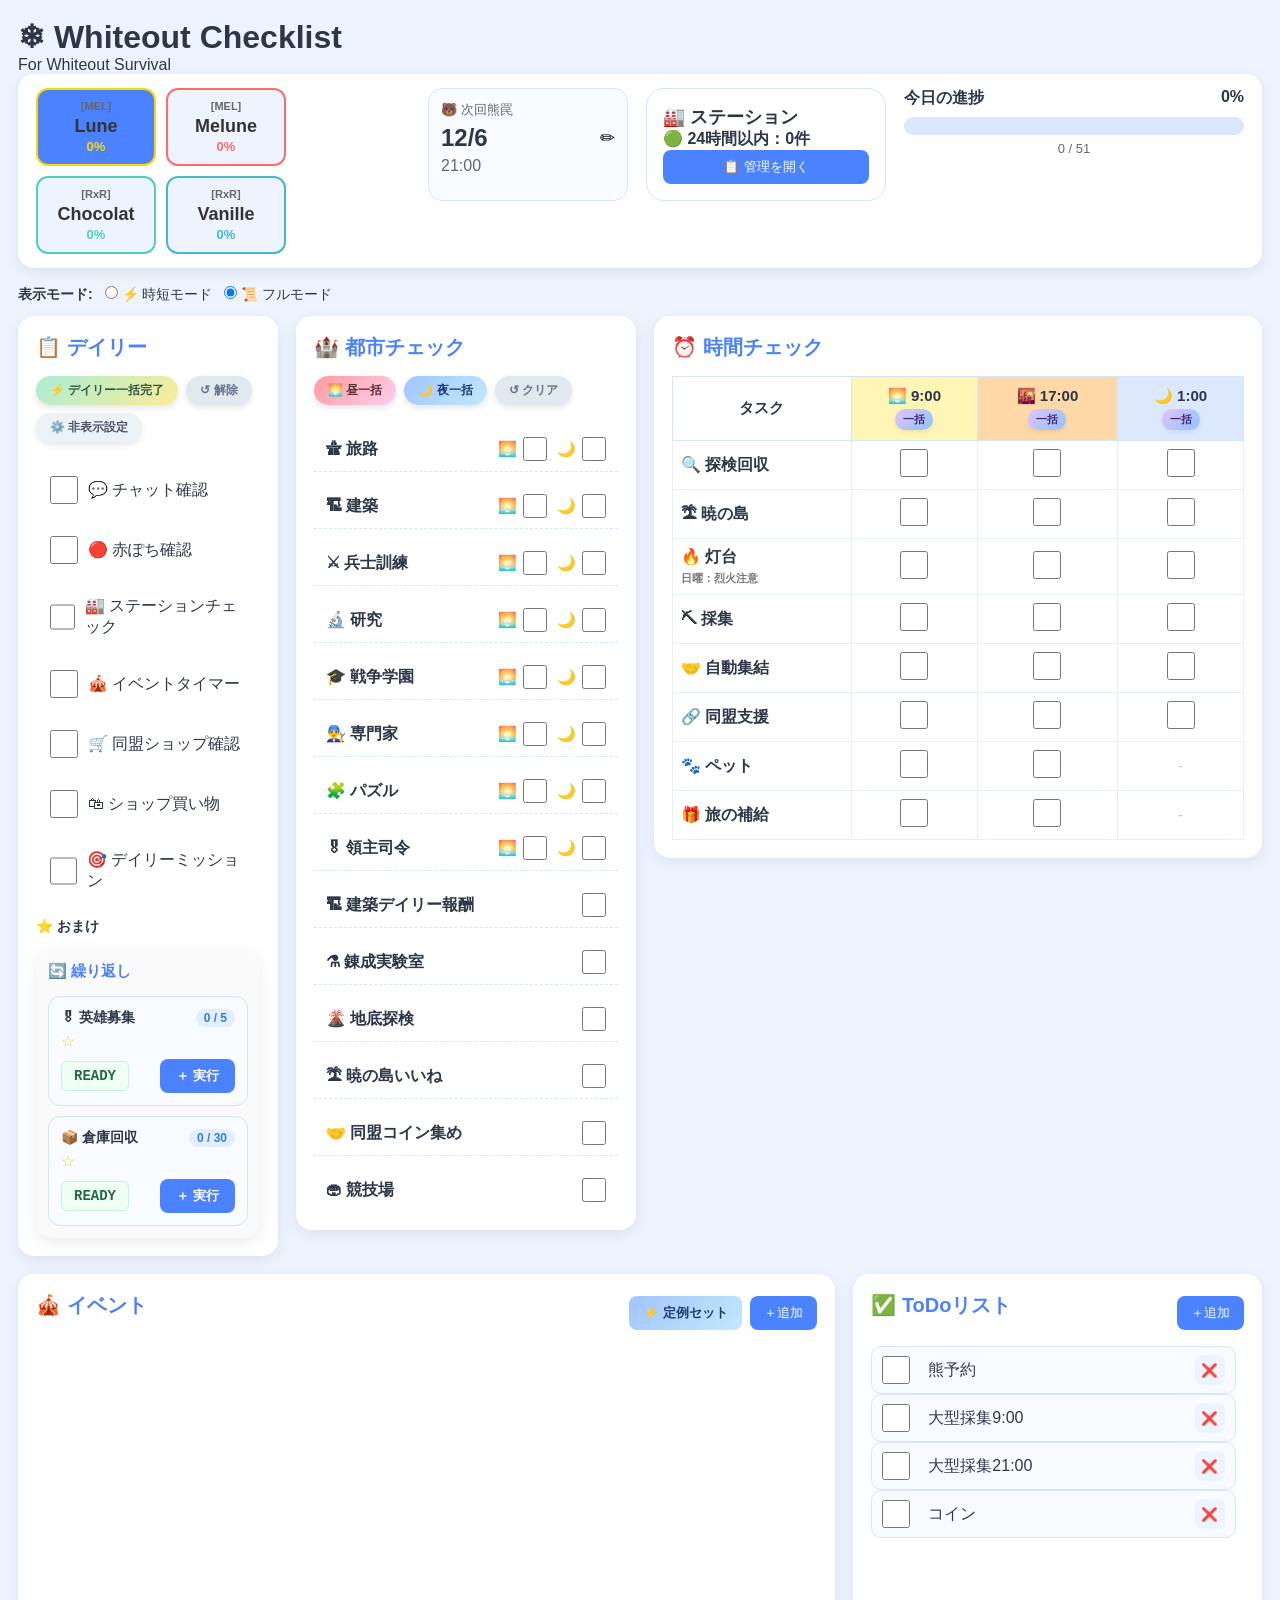
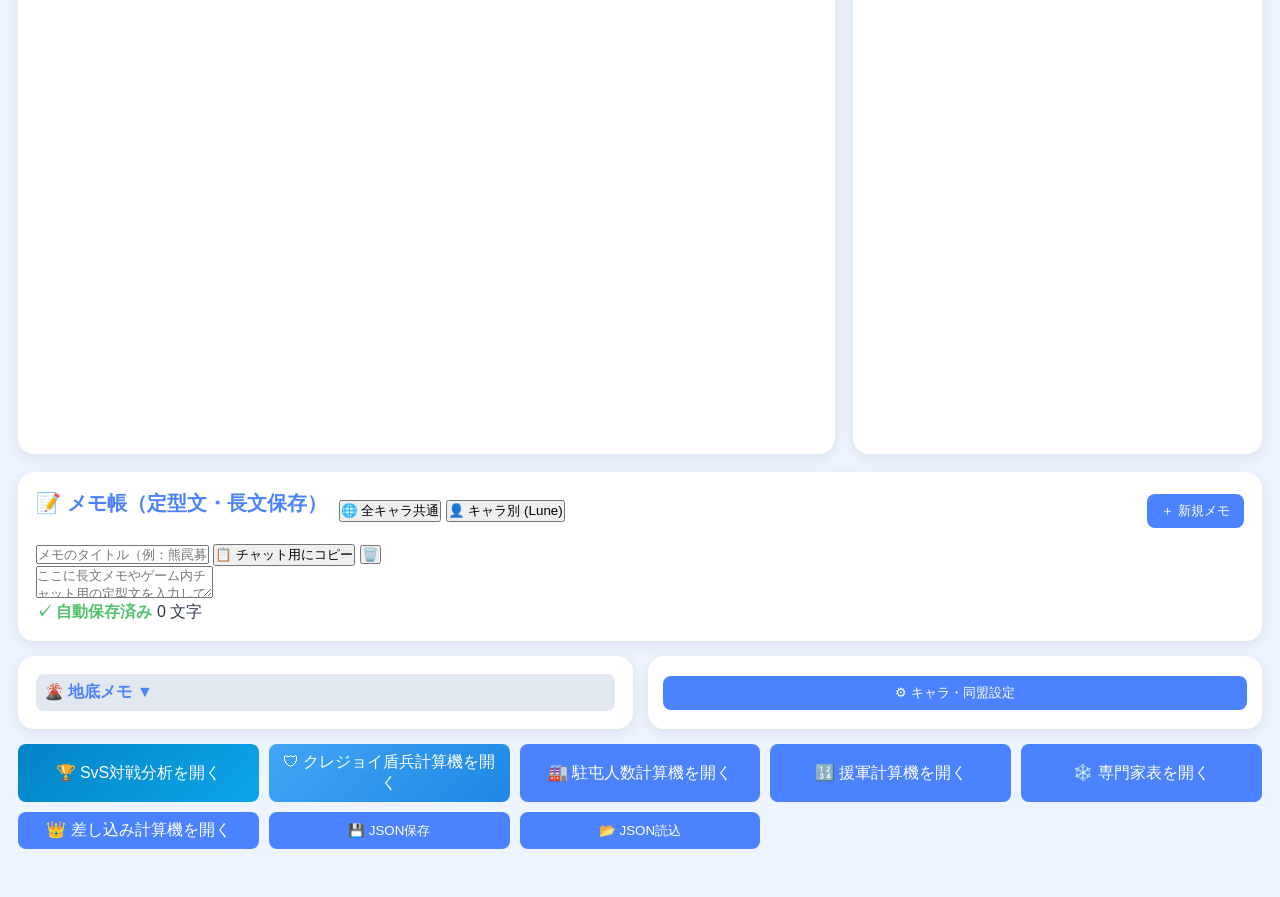
==== commit 986e171b: "Update index.html" ====
--- a/index.html
+++ b/index.html
@@ -184,6 +184,7 @@
 </main>
 
 <!-- Event Area -->
+<!-- Event Area & ToDo List -->
 <section class="bottom-area">
 
     <section class="card event-card">
@@ -216,15 +217,16 @@
 
     </section>
 
+    <!-- 旧メモ帳をToDoリストとして維持 -->
     <section id="officerCard" class="card officer-card">
 
         <div class="card-header">
-            <h2>📝 メモ帳</h2>
+            <h2>✅ ToDoリスト</h2>
             <button id="toggleOfficerForm" class="primary-btn">＋追加</button>
         </div>
 
         <div id="officerForm" class="input-form hidden">
-            <input id="officerInput" type="text" placeholder="内容">
+            <input id="officerInput" type="text" placeholder="やることを入力">
             <button id="addOfficerBtn" class="success-btn">追加</button>
         </div>
 
@@ -232,6 +234,43 @@
 
     </section>
 
+</section>
+
+<!-- 新設：がっつり保存＆チャットコピー用メモ帳 -->
+<section class="card free-memo-card" style="margin-top: 18px;">
+    <div class="card-header" style="flex-wrap: wrap; gap: 10px;">
+        <div style="display: flex; align-items: center; gap: 12px; flex-wrap: wrap;">
+            <h2>📝 メモ帳（定型文・長文保存）</h2>
+            <div class="memo-scope-switch">
+                <button type="button" id="memoScopeCommon" class="scope-btn active" onclick="switchMemoScope('common')">🌐 全キャラ共通</button>
+                <button type="button" id="memoScopeChar" class="scope-btn" onclick="switchMemoScope('char')">👤 キャラ別 (<span id="memoCharLabel">Lune</span>)</button>
+            </div>
+        </div>
+        <div style="display: flex; gap: 8px;">
+            <button type="button" class="primary-btn" onclick="createNewFreeMemo()">＋ 新規メモ</button>
+        </div>
+    </div>
+
+    <div class="free-memo-layout">
+        <!-- 左側：メモ一覧リスト -->
+        <div class="free-memo-sidebar" id="freeMemoList">
+            <!-- script.jsで生成 -->
+        </div>
+
+        <!-- 右側：エディタ＆コピーエリア -->
+        <div class="free-memo-editor">
+            <div class="free-memo-toolbar">
+                <input type="text" id="freeMemoTitle" placeholder="メモのタイトル（例：熊罠募集文、同盟ルールなど）" oninput="saveCurrentFreeMemo()">
+                <button type="button" id="copyFreeMemoBtn" class="copy-chat-btn" onclick="copyFreeMemoToClipboard()">📋 チャット用にコピー</button>
+                <button type="button" class="delete-memo-btn" onclick="deleteCurrentFreeMemo()" title="このメモを削除">🗑️</button>
+            </div>
+            <textarea id="freeMemoContent" placeholder="ここに長文メモやゲーム内チャット用の定型文を入力してください（自動保存されます）..." oninput="saveCurrentFreeMemo()"></textarea>
+            <div class="free-memo-footer">
+                <span id="freeMemoStatus" style="color: #53c26d; font-weight: bold;">✓ 自動保存済み</span>
+                <span id="freeMemoCharCount">0 文字</span>
+            </div>
+        </div>
+    </div>
 </section>
 
 <!-- 地底メモ ＆ キャラ設定 -->
@@ -293,7 +332,7 @@
     <a href="clejoy_simple.html" target="_blank" class="primary-btn" style="text-decoration: none; width: 100%; text-align: center; box-sizing: border-box; display: flex; align-items: center; justify-content: center; background: linear-gradient(135deg, #42a5f5, #1e88e5);">
         🛡 クレジョイ盾兵計算機を開く
     </a>
-    <a href="https://lithium-ion111.github.io/whiteoutsurvival-numberofsoldier/" target="_blank" class="primary-btn" style="text-decoration: none; width: 100%; text-align: center; box-sizing: border-box; display: flex; align-items: center; justify-content: center;">
+    <a href="code_artifact.html" class="primary-btn" style="text-decoration: none; width: 100%; text-align: center; box-sizing: border-box; display: flex; align-items: center; justify-content: center;">
         🏭 駐屯人数計算機を開く
     </a>
     <a href="whosaba.html" target="_blank" class="primary-btn" style="text-decoration: none; width: 100%; text-align: center; box-sizing: border-box; display: flex; align-items: center; justify-content: center;">
--- a/style.css
+++ b/style.css
@@ -259,3 +259,28 @@
 
 @media (max-width:1200px){ .dashboard, .bottom-area { grid-template-columns:1fr; } }
 @media (max-width:700px){ body{ padding:10px; } .preset-btn-grid { grid-template-columns: 1fr; } }
+/* 非表示項目の設定用スタイル */
+.task-hidden {
+    opacity: 0.45;
+    background: #f1f5f9;
+    border-radius: 6px;
+}
+/* 非表示項目の設定用スタイル */
+.task-hidden {
+    opacity: 0.45;
+    background: #f1f5f9;
+    border-radius: 6px;
+}
+/* 📅 今後の予定（予告）見出し用スタイル */
+.upcoming-section-header {
+    grid-column: 1 / -1;
+    font-size: 14px;
+    font-weight: bold;
+    color: #4338ca;
+    background: #eef2ff;
+    padding: 6px 12px;
+    border-radius: 8px;
+    margin-top: 10px;
+    margin-bottom: 4px;
+    border-left: 4px solid #6366f1;
+}
